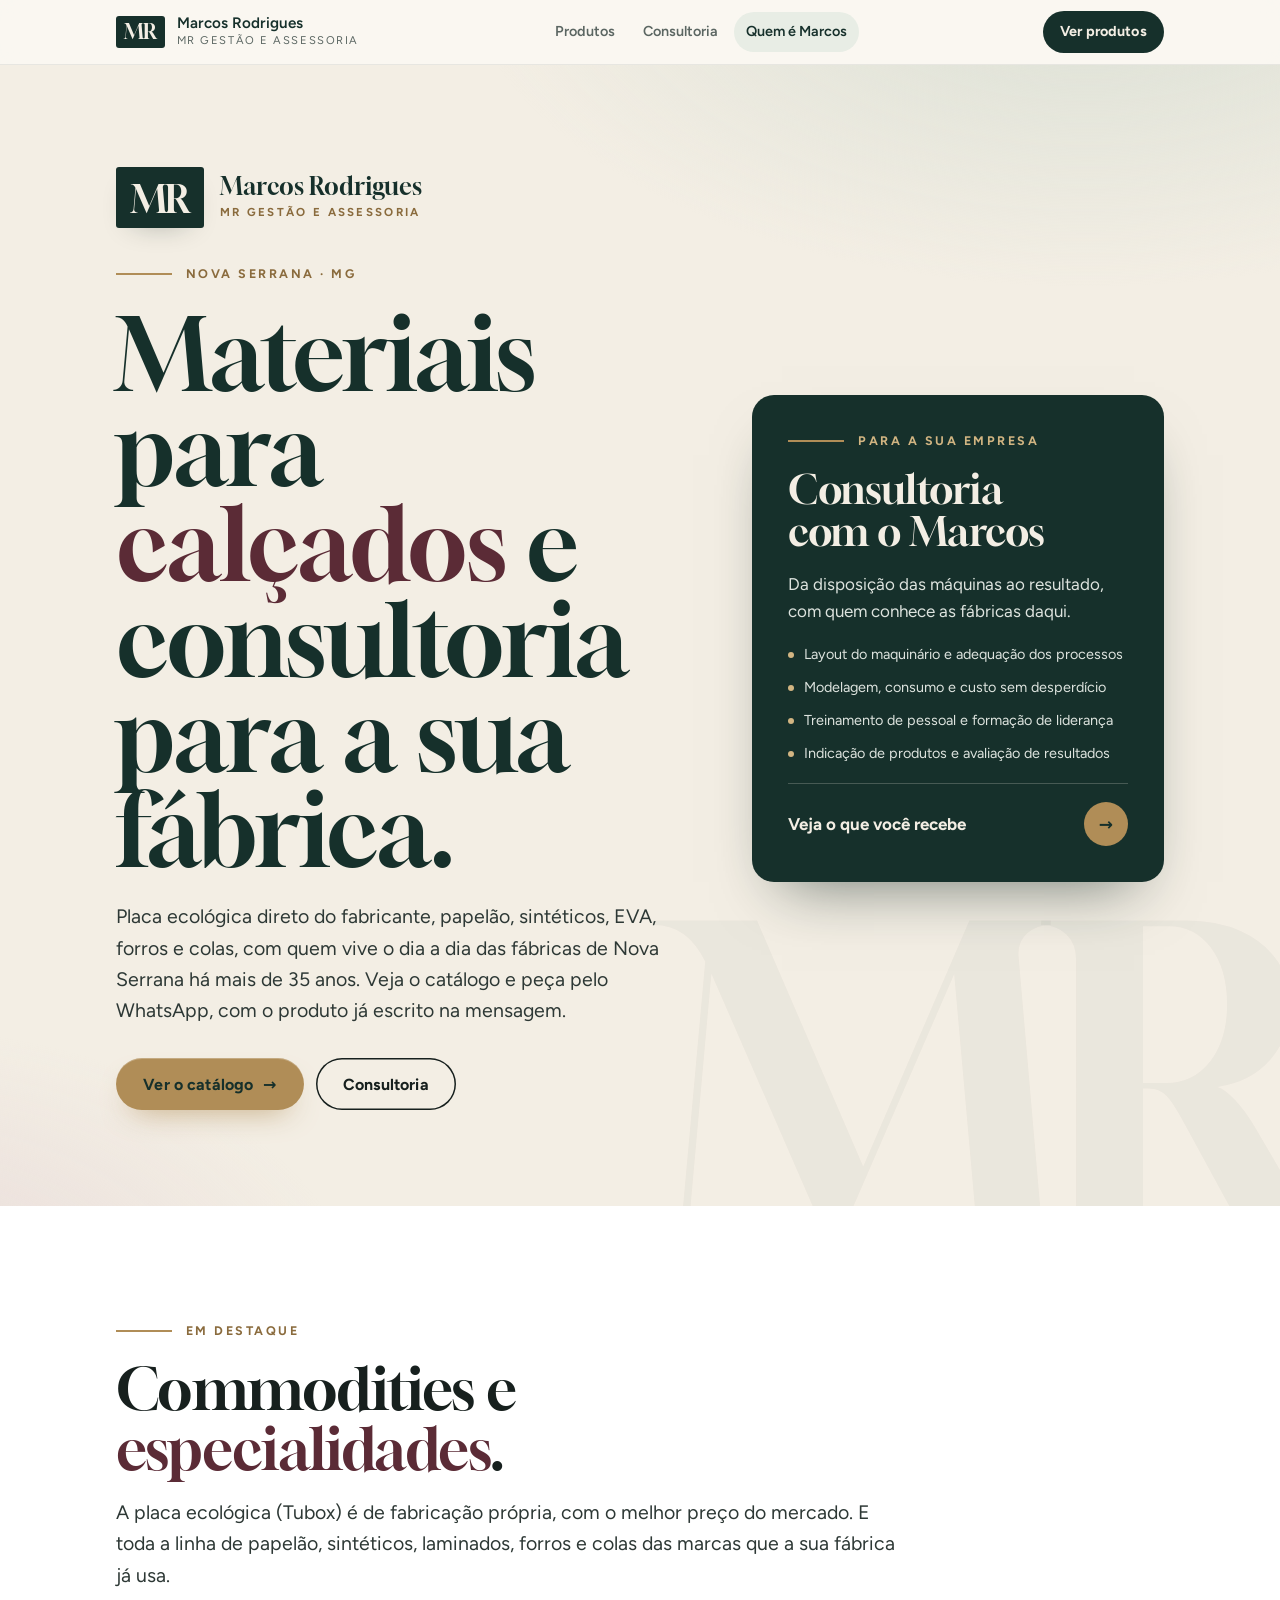
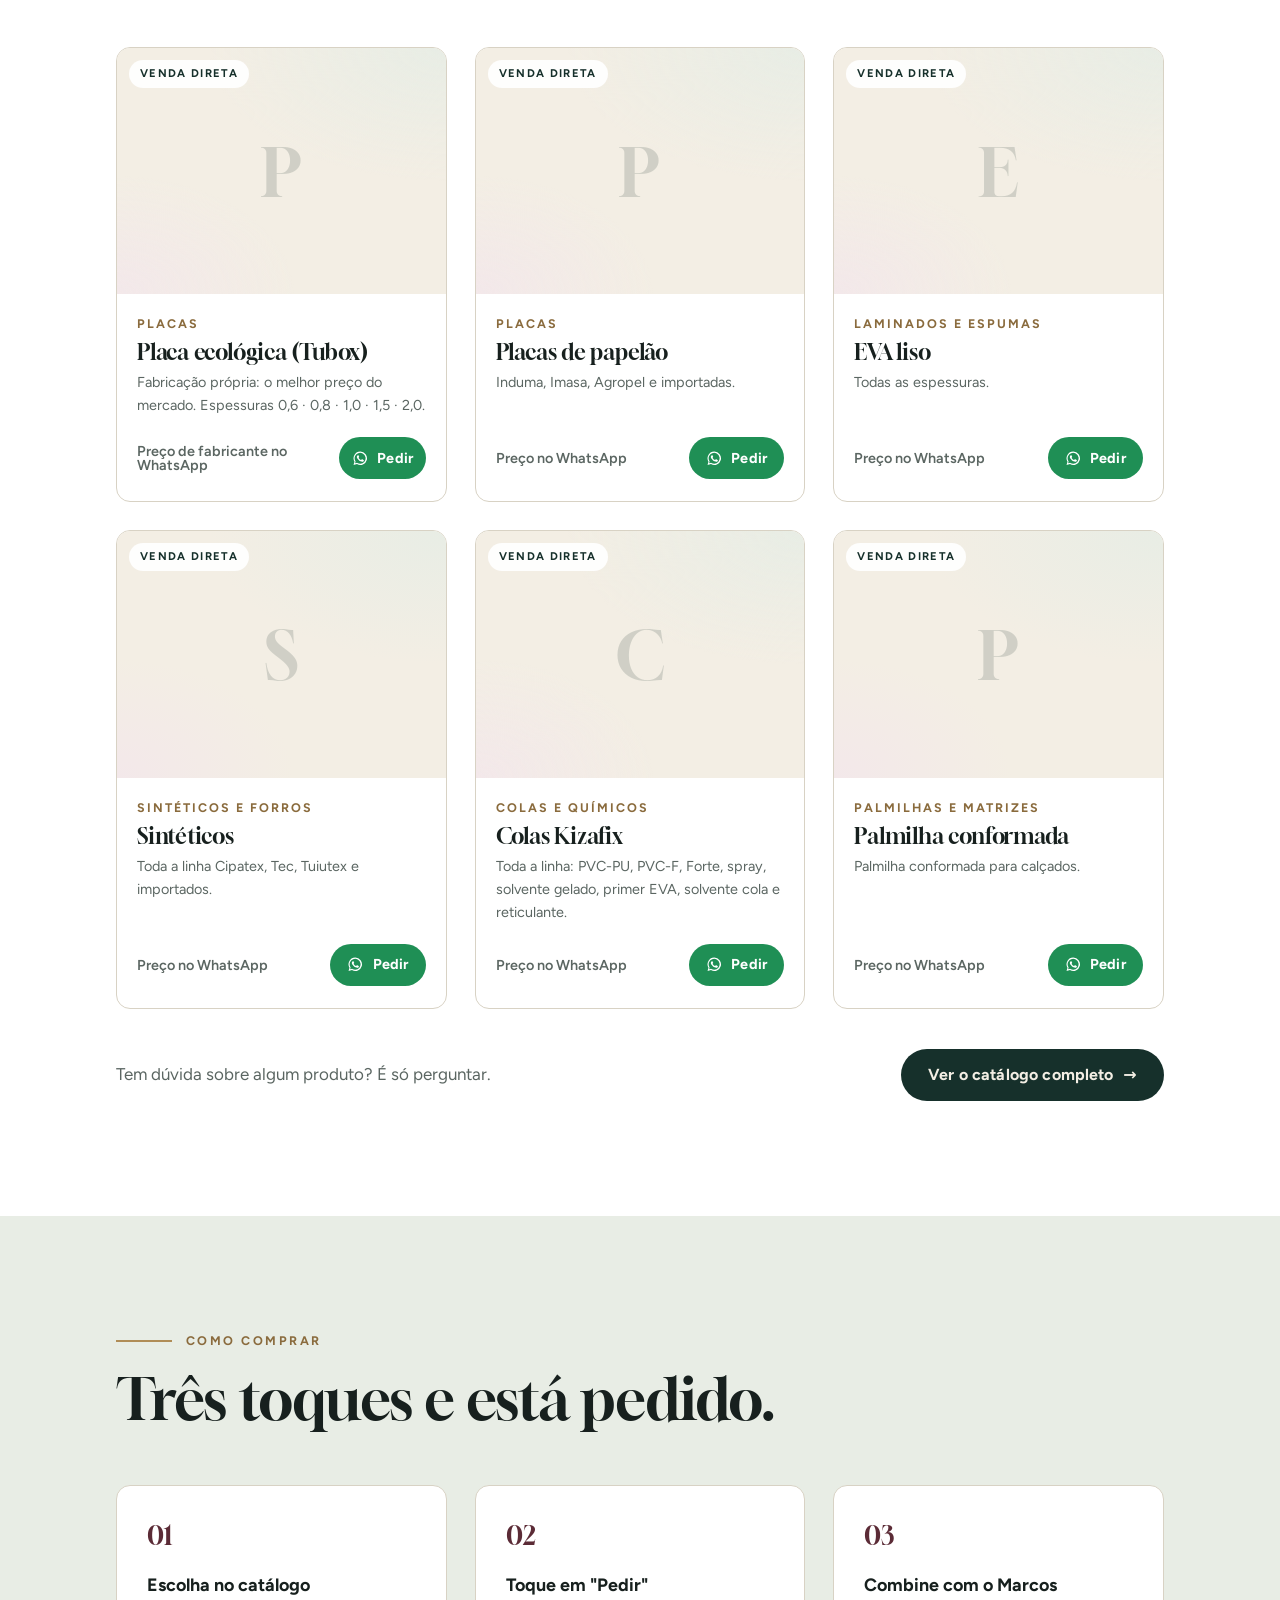
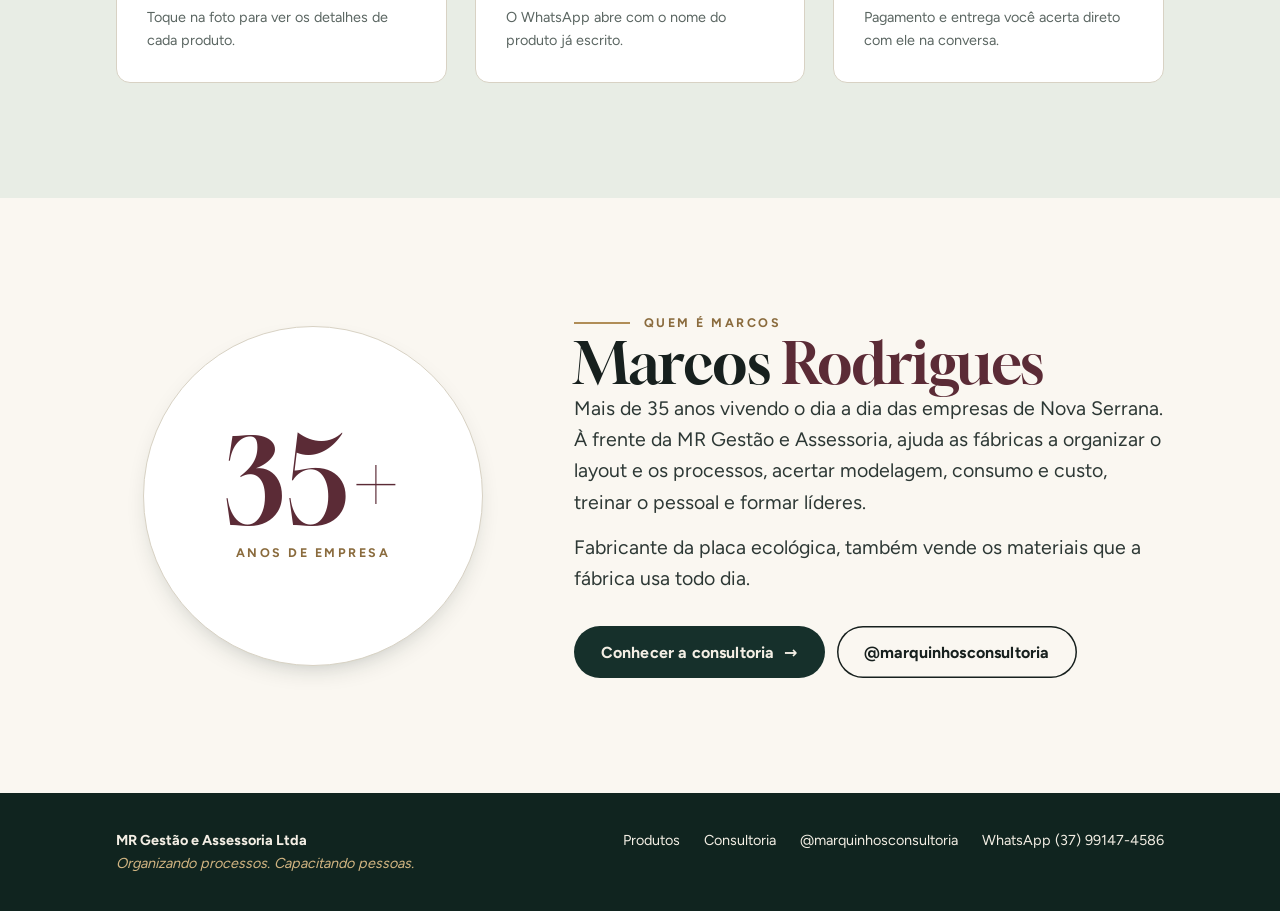
==== index.html @ b0443fb7 "Conteúdo do Marcos: materiais para calçados no catálogo, serviços e passos da consultoria Co-Authore" ====
<!doctype html>
<html lang="pt-BR">
<head>
<meta charset="utf-8">
<meta name="viewport" content="width=device-width,initial-scale=1,viewport-fit=cover">
<meta name="google-site-verification" content="zs0vULzQtV9BJ_1Whs4BGuGV3q1tsnsCQZzmDF91VPY">
<title>Marcos Rodrigues · Materiais para calçados e consultoria · Nova Serrana, MG</title>
<meta name="description" content="Placa ecológica direto do fabricante, papelão, sintéticos, EVA, forros e colas para calçados, e consultoria para fábricas: layout, modelagem, consumo e custo, treinamento e liderança. Nova Serrana, MG.">
<meta property="og:type" content="website">
<meta property="og:site_name" content="Marcos Rodrigues · MR Gestão e Assessoria">
<meta property="og:locale" content="pt_BR">
<meta property="og:url" content="https://marcosconsultoria.com.br/">
<meta property="og:title" content="Marcos Rodrigues · Materiais para calçados e consultoria">
<meta property="og:description" content="Materiais para calçados e consultoria para fábricas. Nova Serrana, MG.">
<meta property="og:image" content="https://marcosconsultoria.com.br/assets/og.png?v=2">
<meta property="og:image:type" content="image/png">
<meta property="og:image:width" content="1200">
<meta property="og:image:height" content="630">
<meta property="og:image:alt" content="Marcos Rodrigues: vende e indica, produtos e consultoria em Nova Serrana, MG">
<meta name="twitter:card" content="summary_large_image">
<meta name="twitter:title" content="Marcos Rodrigues · Materiais para calçados e consultoria">
<meta name="twitter:description" content="Materiais para calçados e consultoria para fábricas. Nova Serrana, MG.">
<meta name="twitter:image" content="https://marcosconsultoria.com.br/assets/og.png?v=2">
<meta name="theme-color" content="#FAF7F1">
<link rel="icon" href="/assets/icones/mr-32.png" type="image/png" sizes="32x32">
<link rel="apple-touch-icon" href="/assets/icones/mr-180.png">
<link rel="manifest" href="/site.webmanifest">
<link rel="canonical" href="https://marcosconsultoria.com.br/">
<meta name="apple-mobile-web-app-title" content="Marcos MR">
<meta name="application-name" content="Marcos MR">
<link rel="preload" href="/assets/fontes/gloock-latin.woff2" as="font" type="font/woff2" crossorigin>
<link rel="preload" href="/assets/fontes/figtree-latin.woff2" as="font" type="font/woff2" crossorigin>
<link rel="stylesheet" href="/assets/fontes/fontes.css?v=1">
<link rel="stylesheet" href="/assets/mr.css?v=6">
<script>document.documentElement.classList.add("js")</script>
<style>
/* Início (24/10/2026): catálogo em primeiro lugar, consultoria logo no topo. */
.hero{position:relative;overflow:hidden;padding-block:clamp(48px,8vw,104px) clamp(56px,8vw,96px);
  background:radial-gradient(900px 480px at 85% -10%,rgba(214,221,210,.9),transparent 70%),radial-gradient(700px 420px at -10% 110%,rgba(226,207,211,.65),transparent 70%),var(--cream)}
.hero::after{content:"MR";position:absolute;right:-.06em;bottom:-.22em;font-family:var(--f-display);font-size:clamp(14rem,34vw,30rem);line-height:1;letter-spacing:-.06em;color:rgba(22,48,43,.035);pointer-events:none;transform:translateY(calc(var(--rola,0) * 60px))}
.hero .wrap{position:relative;z-index:1;display:grid;grid-template-columns:minmax(0,1.25fr) minmax(0,.9fr);gap:clamp(32px,5vw,72px);align-items:center}
.hero h1{margin-top:22px;font-size:clamp(3rem,8.6vw,6.2rem);line-height:.96;color:var(--pine)}
.hero h1 em{font-style:normal;color:var(--wine)}
.hero .lede{margin-top:24px}
.hero-acoes{display:flex;flex-wrap:wrap;gap:12px;margin-top:32px}
.cons{display:grid;gap:18px;padding:clamp(26px,3.4vw,36px);border-radius:var(--r-lg);background:var(--pine);color:var(--cream);box-shadow:var(--sh-2);text-decoration:none;transition:transform var(--dur) var(--ease),box-shadow var(--dur) ease}
.cons:hover{transform:translateY(-4px)}
.cons .eyebrow{color:var(--brass-lt)}
.cons h2{font-size:clamp(1.9rem,3.4vw,2.5rem)}
.cons p{color:var(--on-dark)}
.cons ul{display:grid;gap:10px;margin:0;padding:0;list-style:none;color:var(--on-dark);font-size:var(--t-sm)}
.cons li{display:flex;gap:10px;align-items:flex-start}
.cons li::before{content:"";flex:none;width:6px;height:6px;margin-top:.6em;border-radius:50%;background:var(--brass-lt)}
.cons .ir{display:flex;align-items:center;justify-content:space-between;gap:12px;padding-top:18px;border-top:1px solid var(--line-soft);font-weight:700}
.cons .ir span:last-child{display:grid;place-items:center;width:44px;height:44px;border-radius:50%;background:var(--brass);color:var(--pine);transition:transform var(--dur) var(--ease)}
.cons:hover .ir span:last-child{transform:translateX(4px)}
.vitrine-pe{display:flex;flex-wrap:wrap;align-items:center;justify-content:space-between;gap:16px;margin-top:clamp(28px,4vw,40px)}
.passos{counter-reset:p;display:grid;grid-template-columns:repeat(3,minmax(0,1fr));gap:clamp(16px,2.4vw,28px);margin:0;padding:0;list-style:none}
.passos li{counter-increment:p;padding:clamp(22px,3vw,30px);border-radius:var(--r-md);background:var(--white);border:1px solid var(--line)}
.passos li::before{content:"0" counter(p);display:block;margin-bottom:14px;font-family:var(--f-display);font-size:1.6rem;color:var(--wine)}
.passos b{display:block;font-size:var(--t-lg)}
.passos p{margin-top:6px;color:var(--muted);font-size:var(--t-sm)}
.sobre{display:grid;grid-template-columns:minmax(0,.8fr) minmax(0,1.2fr);gap:clamp(32px,5vw,72px);align-items:center}
.selo35{display:grid;place-items:center;aspect-ratio:1;max-width:340px;width:100%;margin-inline:auto;border-radius:50%;background:var(--white);border:1px solid var(--line);box-shadow:var(--sh-1);text-align:center}
.selo35 b{display:block;font-family:var(--f-display);font-weight:400;font-size:clamp(5rem,12vw,7.4rem);line-height:.9;color:var(--wine)}
.selo35 span{display:block;margin-top:8px;font-size:var(--t-xs);font-weight:700;letter-spacing:.2em;text-transform:uppercase;color:var(--brass-dk)}
.sobre .lede + .lede{margin-top:14px}
.areas{margin-top:24px}
@media (max-width:860px){
  .hero .wrap,.sobre{grid-template-columns:1fr}
  .passos{grid-template-columns:1fr}
  .selo35{max-width:240px}
}
</style>
<script type="application/ld+json">
{
 "@context": "https://schema.org",
 "@type": "ProfessionalService",
 "@id": "https://marcosconsultoria.com.br/#mr",
 "name": "MR Gestão e Assessoria",
 "alternateName": "Marcos Rodrigues Consultoria",
 "url": "https://marcosconsultoria.com.br/",
 "logo": "https://marcosconsultoria.com.br/assets/icones/mr-512.png",
 "image": "https://marcosconsultoria.com.br/assets/og.png",
 "telephone": "+55 37 99147-4586",
 "description": "Consultoria para fábricas de calçados de Nova Serrana (layout, modelagem, consumo e custo, treinamento de pessoal, formação de liderança e avaliação de resultados) e venda de materiais para calçados: placa ecológica de fabricação própria, papelão, sintéticos, EVA, forros e colas.",
 "address": {
  "@type": "PostalAddress",
  "addressLocality": "Nova Serrana",
  "addressRegion": "MG",
  "addressCountry": "BR"
 },
 "areaServed": {
  "@type": "City",
  "name": "Nova Serrana"
 },
 "founder": {
  "@type": "Person",
  "@id": "https://marcosconsultoria.com.br/#marcos",
  "name": "Marcos Rodrigues",
  "jobTitle": "Consultor de empresas"
 },
 "sameAs": [
  "https://www.instagram.com/marquinhosconsultoria/"
 ]
}
</script>
</head>
<body>

<header class="top">
  <div class="wrap">
    <a class="brand" href="/" aria-label="MR Gestão e Assessoria, página inicial">
      <span class="mark">MR</span>
      <span class="brand-txt"><strong>Marcos Rodrigues</strong><small>MR Gestão e Assessoria</small></span>
    </a>
    <nav class="nav" aria-label="Páginas">
      <a href="/produtos/">Produtos</a>
      <a href="/consultoria/">Consultoria</a>
      <a href="#marcos">Quem é Marcos</a>
    </nav>
    <div class="top-cta">
      <a class="btn btn--pine btn--sm" href="/produtos/">Ver produtos</a>
      <button class="menu-btn" type="button" aria-expanded="false" aria-controls="menu" aria-label="Abrir menu"><span></span></button>
    </div>
  </div>
  <nav class="menu" id="menu" aria-label="Menu">
    <a href="/produtos/">Produtos</a>
    <a href="/consultoria/">Consultoria</a>
    <a href="#marcos">Quem é Marcos</a>
    <a class="btn btn--brass" href="/produtos/">Ver o catálogo</a>
  </nav>
</header>

<main id="inicio">

  <section class="hero">
    <div class="wrap">
      <div>
        <span class="logo reveal" role="img" aria-label="MR Gestão e Assessoria"><span class="mark" aria-hidden="true">MR</span><span aria-hidden="true"><b>Marcos Rodrigues</b><small>MR Gestão e Assessoria</small></span></span>
        <p class="eyebrow reveal" style="--i:1;margin-top:36px"><span class="rule"></span>Nova Serrana · MG</p>
        <h1 class="reveal" style="--i:2">Materiais para <em>calçados</em> e consultoria para a sua fábrica.</h1>
        <p class="lede reveal" style="--i:3">Placa ecológica direto do fabricante, papelão, sintéticos, EVA, forros e colas, com quem vive o dia a dia das fábricas de Nova Serrana há mais de 35 anos. Veja o catálogo e peça pelo WhatsApp, com o produto já escrito na mensagem.</p>
        <div class="hero-acoes reveal" style="--i:4">
          <a class="btn btn--brass" href="/produtos/">Ver o catálogo <span class="arrow" aria-hidden="true">→</span></a>
          <a class="btn btn--ghost" href="/consultoria/">Consultoria</a>
        </div>
      </div>

      <a class="cons reveal" style="--i:2" href="/consultoria/">
        <p class="eyebrow"><span class="rule"></span>Para a sua empresa</p>
        <h2>Consultoria com o Marcos</h2>
        <p>Da disposição das máquinas ao resultado, com quem conhece as fábricas daqui.</p>
        <ul>
          <li>Layout do maquinário e adequação dos processos</li>
          <li>Modelagem, consumo e custo sem desperdício</li>
          <li>Treinamento de pessoal e formação de liderança</li>
          <li>Indicação de produtos e avaliação de resultados</li>
        </ul>
        <span class="ir"><span>Veja o que você recebe</span><span aria-hidden="true">→</span></span>
      </a>
    </div>
  </section>

  <section class="section section--white" id="produtos">
    <div class="wrap">
      <div class="sec-head">
        <p class="eyebrow reveal"><span class="rule"></span>Em destaque</p>
        <h2 class="reveal" style="--i:1">Commodities e <span class="accent">especialidades</span>.</h2>
        <p class="lede reveal" style="--i:2">A placa ecológica (Tubox) é de fabricação própria, com o melhor preço do mercado. E toda a linha de papelão, sintéticos, laminados, forros e colas das marcas que a sua fábrica já usa.</p>
      </div>
      <div data-catalogo data-destaque="6" aria-live="polite"></div>
      <div class="vitrine-pe">
        <p class="muted">Tem dúvida sobre algum produto? É só perguntar.</p>
        <a class="btn btn--pine" href="/produtos/">Ver o catálogo completo <span class="arrow" aria-hidden="true">→</span></a>
      </div>
    </div>
  </section>

  <section class="section section--sage">
    <div class="wrap">
      <div class="sec-head">
        <p class="eyebrow reveal"><span class="rule"></span>Como comprar</p>
        <h2 class="reveal" style="--i:1">Três toques e está pedido.</h2>
      </div>
      <ol class="passos">
        <li class="reveal"><b>Escolha no catálogo</b><p>Toque na foto para ver os detalhes de cada produto.</p></li>
        <li class="reveal" style="--i:1"><b>Toque em "Pedir"</b><p>O WhatsApp abre com o nome do produto já escrito.</p></li>
        <li class="reveal" style="--i:2"><b>Combine com o Marcos</b><p>Pagamento e entrega você acerta direto com ele na conversa.</p></li>
      </ol>
    </div>
  </section>

  <section class="section section--paper" id="marcos">
    <div class="wrap sobre">
      <div class="selo35 reveal" aria-hidden="true"><div><b>35+</b><span>anos de empresa</span></div></div>
      <div>
        <p class="eyebrow reveal"><span class="rule"></span>Quem é Marcos</p>
        <h2 class="reveal" style="--i:1;font-size:var(--t-h2)">Marcos <span class="accent">Rodrigues</span></h2>
        <p class="lede reveal" style="--i:2">Mais de 35 anos vivendo o dia a dia das empresas de Nova Serrana. À frente da MR Gestão e Assessoria, ajuda as fábricas a organizar o layout e os processos, acertar modelagem, consumo e custo, treinar o pessoal e formar líderes.</p>
        <p class="lede reveal" style="--i:3">Fabricante da placa ecológica, também vende os materiais que a fábrica usa todo dia.</p>
        <div class="hero-acoes reveal" style="--i:4">
          <a class="btn btn--pine" href="/consultoria/">Conhecer a consultoria <span class="arrow" aria-hidden="true">→</span></a>
          <a class="btn btn--ghost" href="https://www.instagram.com/marquinhosconsultoria/" target="_blank" rel="noopener">@marquinhosconsultoria</a>
        </div>
      </div>
    </div>
  </section>

</main>

<footer class="foot">
  <div class="wrap">
    <div>
      <strong style="color:var(--cream)">MR Gestão e Assessoria Ltda</strong><br>
      <span class="tag">Organizando processos. Capacitando pessoas.</span>
    </div>
    <div class="foot-links">
      <a href="/produtos/">Produtos</a>
      <a href="/consultoria/">Consultoria</a>
      <a href="https://www.instagram.com/marquinhosconsultoria/" target="_blank" rel="noopener">@marquinhosconsultoria</a>
      <a data-wa="Olá, Marcos! Vim pelo site." href="https://wa.me/5537991474586">WhatsApp (37) 99147-4586</a>
    </div>
  </div>
</footer>

<svg width="0" height="0" style="position:absolute" aria-hidden="true">
  <symbol id="i-wa" viewBox="0 0 32 32"><path fill="currentColor" d="M16 3a13 13 0 0 0-11.2 19.6L3 29l6.6-1.7A13 13 0 1 0 16 3zm0 23.6c-2 0-4-.6-5.7-1.6l-.4-.2-3.9 1 1-3.8-.3-.4A10.6 10.6 0 1 1 16 26.6zm5.8-7.9c-.3-.2-1.9-.9-2.2-1-.3-.1-.5-.2-.7.2l-1 1.2c-.2.2-.4.2-.7.1a8.7 8.7 0 0 1-4.3-3.8c-.3-.6.3-.5.9-1.7.1-.2 0-.4 0-.6l-1-2.4c-.3-.6-.5-.5-.7-.5h-.6c-.2 0-.6.1-.9.4-.3.3-1.2 1.1-1.2 2.8s1.2 3.2 1.4 3.4c.2.2 2.4 3.6 5.7 5 2.1.9 2.9 1 4 .8.6-.1 1.9-.8 2.2-1.5.3-.7.3-1.4.2-1.5-.1-.2-.3-.3-.6-.4z"/></symbol>
</svg>

<script src="/assets/mr.js?v=5"></script>
<script src="/assets/atualizar.js?v=1" data-fundo="#16302B" data-texto="#F3EEE4" data-botao="#B08D57" data-botao-texto="#16302B" data-borda="rgba(176,141,87,.5)" defer></script>
</body>
</html>
---- assets/fontes/fontes.css ----
/* Fontes servidas pelo próprio site (antes vinham do Google Fonts). Licença: SIL OFL 1.1, ver OFL.txt.
   Só os conjuntos latino e latino estendido, que cobrem o português. A Figtree é variável: um arquivo serve os pesos 400 a 700. */
@font-face {
  font-family: 'Gloock'; font-style: normal; font-weight: 400; font-display: swap;
  src: url('/assets/fontes/gloock-latin-ext.woff2') format('woff2');
  unicode-range: U+0100-02BA, U+02BD-02C5, U+02C7-02CC, U+02CE-02D7, U+02DD-02FF, U+0304, U+0308, U+0329, U+1D00-1DBF, U+1E00-1E9F, U+1EF2-1EFF, U+2020, U+20A0-20AB, U+20AD-20C4, U+2113, U+2C60-2C7F, U+A720-A7FF;
}
@font-face {
  font-family: 'Gloock'; font-style: normal; font-weight: 400; font-display: swap;
  src: url('/assets/fontes/gloock-latin.woff2') format('woff2');
  unicode-range: U+0000-00FF, U+0131, U+0152-0153, U+02BB-02BC, U+02C6, U+02DA, U+02DC, U+0304, U+0308, U+0329, U+2000-206F, U+20AC, U+2122, U+2191, U+2193, U+2212, U+2215, U+FEFF, U+FFFD;
}
@font-face {
  font-family: 'Figtree'; font-style: normal; font-weight: 400 700; font-display: swap;
  src: url('/assets/fontes/figtree-latin-ext.woff2') format('woff2');
  unicode-range: U+0100-02BA, U+02BD-02C5, U+02C7-02CC, U+02CE-02D7, U+02DD-02FF, U+0304, U+0308, U+0329, U+1D00-1DBF, U+1E00-1E9F, U+1EF2-1EFF, U+2020, U+20A0-20AB, U+20AD-20C4, U+2113, U+2C60-2C7F, U+A720-A7FF;
}
@font-face {
  font-family: 'Figtree'; font-style: normal; font-weight: 400 700; font-display: swap;
  src: url('/assets/fontes/figtree-latin.woff2') format('woff2');
  unicode-range: U+0000-00FF, U+0131, U+0152-0153, U+02BB-02BC, U+02C6, U+02DA, U+02DC, U+0304, U+0308, U+0329, U+2000-206F, U+20AC, U+2122, U+2191, U+2193, U+2212, U+2215, U+FEFF, U+FFFD;
}
---- assets/mr.css ----
/* MR Gestão e Assessoria · design system
   Tokens, base e componentes usados por todas as páginas do site.
   Documentação: docs/design-system.md (não vai para a VPS). */

/* ---------- tokens ---------- */
:root{
  color-scheme: light;
  /* cor: paleta do carrossel MR */
  --pine:#16302B;  --pine-2:#1E3D37; --pine-3:#10241F; --pine-4:#244840;
  --cream:#F3EEE4; --paper:#FAF7F1; --white:#FFFFFF;
  --brass:#B08D57; --brass-lt:#D2B582; --brass-dk:#8A6B3D;
  --wine:#5B2B36;  --wine-lt:#E2CFD3; --rose:#E2CFD3; --rose-lt:#F3E8EA;
  --slate:#A9B9BE; --sage:#D6DDD2; --sage-lt:#E8EDE5;
  --ink:#17201E;   --ink-2:#2D3835; --muted:#5B6662;
  --on-dark:#DDE3DE; --on-dark-muted:#B9C4BF;
  --line:#D8D2C4;  --line-dark:rgba(176,141,87,.38); --line-soft:rgba(243,238,228,.22);
  --wa:#1F8F55;

  /* tipo */
  --f-display:"Gloock", Georgia, "Times New Roman", serif;
  --f-body:"Figtree", "Segoe UI", system-ui, -apple-system, sans-serif;
  --t-xs:.78rem; --t-sm:.9rem; --t-md:1rem; --t-lg:1.12rem; --t-xl:1.3rem;
  --t-h3:clamp(1.35rem,2.4vw,1.65rem);
  --t-h2:clamp(2.2rem,5vw,3.6rem);
  --t-h1:clamp(3.2rem,10vw,7rem);

  /* espaço, forma, sombra, movimento */
  --s-1:4px; --s-2:8px; --s-3:12px; --s-4:16px; --s-5:24px; --s-6:32px; --s-7:48px; --s-8:64px; --s-9:clamp(64px,9vw,120px);
  --gutter:clamp(16px,5vw,56px); --max:1160px;
  --r-sm:6px; --r-md:14px; --r-lg:22px; --r-pill:999px;
  --sh-1:0 10px 30px -18px rgba(16,36,31,.45);
  --sh-2:0 30px 60px -30px rgba(16,36,31,.6);
  --sh-dark:0 30px 60px -28px rgba(0,0,0,.65);
  --ease:cubic-bezier(.2,.7,.2,1); --dur:.2s;
}

/* ---------- base ---------- */
*,*::before,*::after{box-sizing:border-box}
html{scroll-behavior:smooth;scroll-padding-top:84px;-webkit-text-size-adjust:100%}
body{margin:0;background:var(--paper);color:var(--ink);font-family:var(--f-body);font-size:17px;line-height:1.6;-webkit-font-smoothing:antialiased;overflow-x:clip}
img,svg{display:block;max-width:100%}
a{color:inherit}
p{margin:0}
h1,h2,h3{margin:0;font-family:var(--f-display);font-weight:400;line-height:1.04;letter-spacing:-.01em;text-wrap:balance}
button{font:inherit;color:inherit}
::selection{background:rgba(226,207,211,.9)}
:focus-visible{outline:2px solid var(--brass);outline-offset:3px;border-radius:6px}
[hidden]{display:none!important}
.sr{position:absolute!important;width:1px;height:1px;overflow:hidden;clip:rect(0 0 0 0);white-space:nowrap}
@media (max-width:640px){body{font-size:16px}}

/* ---------- layout ---------- */
.wrap{max-width:var(--max);margin-inline:auto;padding-inline:var(--gutter)}
.section{padding-block:var(--s-9)}
.section--paper{background:var(--paper)}
.section--white{background:var(--white)}
.section--sage{background:var(--sage-lt)}
.section--rose{background:var(--rose-lt)}
.section--cream{background:var(--cream)}
.section--pine{background:var(--pine);color:var(--cream)}
.section--wine{background:var(--wine);color:var(--cream)}
.grid{display:grid;gap:clamp(16px,2.4vw,28px)}
.grid > *{min-width:0}
.g-2{grid-template-columns:repeat(2,minmax(0,1fr))}
.g-3{grid-template-columns:repeat(3,minmax(0,1fr))}
@media (max-width:960px){.g-3{grid-template-columns:repeat(2,minmax(0,1fr))}}
@media (max-width:760px){.g-2,.g-3{grid-template-columns:1fr}}

/* ---------- tipo utilitário ---------- */
.eyebrow{display:flex;align-items:center;gap:14px;font-size:var(--t-xs);font-weight:700;letter-spacing:.2em;text-transform:uppercase;color:var(--brass-dk)}
.section--pine .eyebrow,.section--wine .eyebrow,.on-dark .eyebrow{color:var(--brass-lt)}
.rule{flex:none;width:56px;height:2px;background:var(--brass);border:0;margin:0}
.lede{font-size:clamp(1.05rem,1.6vw,1.22rem);color:var(--ink-2);max-width:60ch}
.section--pine .lede,.section--wine .lede{color:var(--on-dark)}
.muted{color:var(--muted)}
.section--pine .muted{color:var(--on-dark-muted)}
.section--wine .muted{color:var(--wine-lt)}
.sec-head{display:grid;gap:18px;max-width:780px;margin-bottom:clamp(32px,5vw,56px)}
.sec-head h2{font-size:var(--t-h2)}
.accent{color:var(--wine)}
.section--pine .accent,.section--wine .accent{color:var(--brass-lt)}
.wine-txt{color:var(--wine)}

/* ---------- botões ---------- */
.btn{display:inline-flex;align-items:center;justify-content:center;gap:.6em;min-height:52px;padding:.95em 1.7em;border:0;border-radius:var(--r-pill);font-family:var(--f-body);font-weight:700;font-size:var(--t-md);letter-spacing:.01em;line-height:1.2;text-decoration:none;text-align:center;cursor:pointer;transition:transform var(--dur) var(--ease),background var(--dur) ease,box-shadow var(--dur) ease}
.btn:hover{transform:translateY(-2px)}
.btn:active{transform:translateY(0)}
.btn svg{flex:none;width:1.15em;height:1.15em}
.btn--brass{background:var(--brass);color:var(--pine);box-shadow:inset 0 1px 0 rgba(255,255,255,.25),0 14px 30px -16px rgba(176,141,87,.9)}
.btn--brass:hover{background:var(--brass-lt)}
.btn--pine{background:var(--pine);color:var(--cream)}
.btn--pine:hover{background:var(--pine-2)}
.btn--ghost{background:transparent;color:inherit;box-shadow:inset 0 0 0 1.5px currentColor}
.btn--ghost:hover{background:rgba(176,141,87,.12)}
.btn--wa{background:var(--wa);color:#fff}
.btn--sm{min-height:42px;padding:.6em 1.2em;font-size:var(--t-sm)}
.btn--block{width:100%}
.btn .arrow{transition:transform var(--dur) var(--ease)}
.btn:hover .arrow{transform:translateX(3px)}

/* ---------- chips ---------- */
.chips{display:flex;flex-wrap:wrap;gap:10px;margin:0;padding:0;list-style:none}
.chip{display:inline-flex;align-items:center;gap:8px;padding:8px 14px;border-radius:var(--r-pill);border:1px solid #CFC6B3;background:var(--paper);font-size:var(--t-sm);font-weight:500;line-height:1.3}
.chip--dark{border-color:var(--line-dark);background:rgba(243,238,228,.05);color:var(--cream)}
.chip--brass{border:0;background:var(--brass);color:var(--pine);font-weight:700}
.dot{width:8px;height:8px;border-radius:50%;background:var(--brass-lt);box-shadow:0 0 0 4px rgba(210,181,130,.22)}

/* ---------- cards ---------- */
.card{position:relative;padding:clamp(22px,3vw,30px);border-radius:var(--r-md);background:var(--white);border:1px solid var(--line);transition:transform var(--dur) var(--ease),box-shadow var(--dur) ease,border-color var(--dur) ease}
.card--lift:hover{transform:translateY(-4px);box-shadow:var(--sh-1);border-color:#CDBF9F}
.card--top{border-top:3px solid var(--wine)}
.card--dark{background:var(--pine-2);border-color:var(--line-dark);color:var(--cream)}
.card--dark.card--lift:hover{border-color:var(--brass);box-shadow:var(--sh-dark)}
.card h3{font-size:var(--t-h3)}
.card p{margin-top:8px}
.card .num{font-family:var(--f-display);font-size:.95rem;color:var(--wine);letter-spacing:.04em}
.card--dark .num{color:var(--brass-lt)}
.card .ico{width:44px;height:44px;margin-bottom:18px;stroke:var(--brass-dk);fill:none;stroke-width:1.5}
.card--dark .ico{stroke:var(--brass-lt)}

/* ---------- topo ---------- */
.top{position:sticky;top:0;z-index:40;color:var(--pine);background:rgba(250,247,241,.86);-webkit-backdrop-filter:blur(12px) saturate(140%);backdrop-filter:blur(12px) saturate(140%);border-bottom:1px solid rgba(22,48,43,.08);padding-top:env(safe-area-inset-top,0px);transition:background var(--dur) ease}
.top.is-scrolled{background:rgba(255,255,255,.94);box-shadow:0 10px 30px -24px rgba(16,36,31,.5)}
.top .wrap{display:flex;align-items:center;justify-content:space-between;gap:16px;min-height:64px}
.brand{display:flex;align-items:center;gap:12px;min-width:0;text-decoration:none}
.brand strong{display:block;font-weight:600;font-size:.95rem;line-height:1.2;white-space:nowrap}
.brand small{display:block;font-size:.7rem;letter-spacing:.14em;text-transform:uppercase;color:var(--muted);white-space:nowrap}
.mark{flex:none;display:inline-block;font-family:var(--f-display);font-size:1.3rem;line-height:1;background:var(--cream);color:var(--pine);padding:.32em .4em .26em;border-radius:3px;letter-spacing:-.05em}
.mark--lg{font-size:2rem}
.top .mark{background:var(--pine);color:var(--cream)}
.nav{display:flex;align-items:center;gap:4px}
.nav a{padding:8px 12px;border-radius:var(--r-pill);font-size:var(--t-sm);font-weight:600;text-decoration:none;color:var(--muted);transition:color var(--dur),background var(--dur)}
.nav a:hover{color:var(--pine)}
.nav a.is-on{color:var(--pine);background:var(--sage-lt)}
.top-cta{display:flex;align-items:center;gap:10px}
.menu-btn{display:none;width:44px;height:44px;border:1px solid var(--line);border-radius:50%;background:transparent;cursor:pointer;place-items:center}
.menu-btn span{position:relative;display:block;width:18px;height:1.5px;background:var(--pine);transition:background var(--dur)}
.menu-btn span::before,.menu-btn span::after{content:"";position:absolute;left:0;width:18px;height:1.5px;background:var(--pine);transition:transform var(--dur) var(--ease)}
.menu-btn span::before{top:-6px}
.menu-btn span::after{top:6px}
.top.is-open .menu-btn span{background:transparent}
.top.is-open .menu-btn span::before{transform:translateY(6px) rotate(45deg)}
.top.is-open .menu-btn span::after{transform:translateY(-6px) rotate(-45deg)}
.menu{display:none}
@media (max-width:960px){
  .nav{display:none}
  .menu-btn{display:grid}
  .menu{display:grid;gap:4px;max-height:0;overflow:hidden;padding-inline:var(--gutter);transition:max-height .35s var(--ease),padding .35s var(--ease)}
  .top.is-open{background:var(--white)}
  .top.is-open .menu{max-height:calc(100vh - 64px);max-height:calc(100dvh - 64px);overflow-y:auto;padding-block:8px 28px}
  .menu a{display:flex;justify-content:space-between;align-items:center;padding:14px 4px;border-bottom:1px solid var(--line);font-family:var(--f-display);font-size:1.5rem;text-decoration:none;color:var(--pine)}
  .menu a::after{content:"→";font-family:var(--f-body);font-size:1rem;color:var(--wine)}
  .menu .btn{margin-top:20px;font-family:var(--f-body);font-size:var(--t-md);border:0;justify-content:center;color:var(--pine)}
  .menu .btn::after{content:none}
}
html.menu-aberto{overflow:hidden}
.top.is-open .top-cta .btn{display:none}
@media (max-width:520px){.brand-txt{display:none}}
@media (max-width:359px){.top-cta .btn{display:none}}

/* ---------- vagas ---------- */
.vagas{display:grid;gap:8px}
.vagas-txt{display:flex;align-items:center;gap:8px;font-size:var(--t-sm);font-weight:600}
.vagas-bar{--p:1;display:block;height:4px;border-radius:4px;background:rgba(22,48,43,.12);overflow:hidden}
.vagas-bar::before{content:"";display:block;height:100%;width:calc(var(--p) * 100%);background:var(--wine);border-radius:inherit;transition:width .8s var(--ease)}
.on-dark .vagas-bar,.section--pine .vagas-bar{background:rgba(243,238,228,.14)}
.on-dark .vagas-bar::before,.section--pine .vagas-bar::before{background:var(--brass-lt)}

/* ---------- contagem ---------- */
.count{display:flex;gap:clamp(10px,2vw,18px);font-variant-numeric:tabular-nums}
.count div{display:grid;justify-items:center;min-width:58px;padding:8px 10px;border-radius:10px;background:rgba(255,255,255,.65)}
.count b{font-family:var(--f-display);font-weight:400;font-size:clamp(1.5rem,3vw,2rem);line-height:1}
.count span{font-size:.66rem;font-weight:700;text-transform:uppercase;letter-spacing:.12em}

/* ---------- acordeão ---------- */
.acc{border-top:1px solid var(--line)}
.acc details{border-bottom:1px solid var(--line)}
.acc summary{list-style:none;cursor:pointer;display:flex;justify-content:space-between;align-items:center;gap:18px;padding:22px 0;font-weight:600;font-size:var(--t-lg);line-height:1.35}
.acc summary::-webkit-details-marker{display:none}
.acc summary::after{content:"";flex:none;width:30px;height:30px;border-radius:50%;background:var(--white) url("data:image/svg+xml,%3Csvg xmlns='http://www.w3.org/2000/svg' viewBox='0 0 24 24' fill='none' stroke='%23B08D57' stroke-width='2.2' stroke-linecap='round'%3E%3Cpath d='M12 6v12M6 12h12'/%3E%3C/svg%3E") center/16px no-repeat;transition:transform var(--dur) var(--ease)}
.acc details[open] summary::after{transform:rotate(45deg)}
.acc summary:hover{color:var(--wine)}
.acc .ans{padding:0 0 22px;color:var(--muted);max-width:64ch}

/* ---------- rodapé ---------- */
.foot{background:var(--pine-3);color:var(--on-dark-muted);font-size:var(--t-sm)}
.foot .wrap{display:flex;flex-wrap:wrap;justify-content:space-between;gap:18px 32px;padding-block:36px}
.foot a{color:var(--cream);text-decoration:none}
.foot a:hover{text-decoration:underline}
.foot .tag{font-style:italic;color:var(--brass-lt)}
.foot-links{display:flex;flex-wrap:wrap;gap:10px 24px}

/* ---------- catálogo ---------- */
.busca{position:relative;flex:1 1 260px;max-width:420px}
.busca input{width:100%;min-height:52px;padding:0 18px 0 48px;border:1px solid var(--line);border-radius:var(--r-pill);background:var(--white);font:inherit;font-size:var(--t-md);color:var(--ink)}
.busca input:focus{outline:2px solid var(--brass);outline-offset:2px;border-color:transparent}
.busca svg{position:absolute;left:18px;top:50%;width:18px;height:18px;transform:translateY(-50%);stroke:var(--muted);fill:none;stroke-width:2}
.filtros{display:flex;flex-wrap:wrap;gap:8px}
.filtro{min-height:44px;padding:0 18px;border:1px solid var(--line);border-radius:var(--r-pill);background:var(--white);font-size:var(--t-sm);font-weight:600;color:var(--ink-2);cursor:pointer;transition:background var(--dur) ease,border-color var(--dur) ease,color var(--dur) ease}
.filtro:hover{border-color:var(--brass)}
.filtro[aria-pressed="true"]{background:var(--pine);border-color:var(--pine);color:var(--cream)}
.prods{display:grid;grid-template-columns:repeat(auto-fill,minmax(250px,1fr));gap:clamp(16px,2.4vw,28px)}
.prod{display:flex;flex-direction:column;border-radius:var(--r-md);background:var(--white);border:1px solid var(--line);overflow:hidden;transition:transform var(--dur) var(--ease),box-shadow var(--dur) ease,border-color var(--dur) ease}
.prod:hover{transform:translateY(-4px);box-shadow:var(--sh-1);border-color:#CDBF9F}
.prod-foto{position:relative;display:block;aspect-ratio:4/3;background:var(--cream);border:0;padding:0;width:100%;cursor:pointer;overflow:hidden}
.prod-foto img{width:100%;height:100%;object-fit:cover;transition:transform .6s var(--ease)}
.prod:hover .prod-foto img{transform:scale(1.04)}
.prod-ph{display:grid;place-items:center;width:100%;height:100%;background:radial-gradient(120% 90% at 100% 0%,var(--sage-lt),transparent 60%),radial-gradient(90% 80% at 0% 100%,var(--rose-lt),transparent 60%),var(--cream);font-family:var(--f-display);font-size:4.2rem;line-height:1;color:rgba(22,48,43,.16)}
.prod-selo{position:absolute;left:12px;top:12px;padding:5px 11px;border-radius:var(--r-pill);background:rgba(255,255,255,.92);font-size:.7rem;font-weight:700;letter-spacing:.12em;text-transform:uppercase;color:var(--wine)}
.prod-selo--venda{color:var(--pine)}
.prod-corpo{display:flex;flex:1;flex-direction:column;gap:6px;padding:20px 20px 22px}
.prod-cat{font-size:var(--t-xs);font-weight:700;letter-spacing:.16em;text-transform:uppercase;color:var(--brass-dk)}
.prod h3{font-size:1.35rem;line-height:1.15}
.prod p{color:var(--muted);font-size:var(--t-sm)}
.prod-pe{display:flex;align-items:center;justify-content:space-between;gap:12px;margin-top:auto;padding-top:14px}
.preco{font-family:var(--f-display);font-size:1.45rem;line-height:1;color:var(--wine)}
.preco small{display:block;margin-top:4px;font-family:var(--f-body);font-size:.72rem;color:var(--muted)}
.preco--consulta{font-family:var(--f-body);font-size:var(--t-sm);font-weight:600;color:var(--muted)}
.vazio{display:grid;justify-items:center;gap:14px;padding:clamp(40px,7vw,72px) 24px;border:1px dashed #CFC6B3;border-radius:var(--r-lg);background:var(--paper);text-align:center}
.vazio .mark{font-size:1.6rem;background:var(--pine);color:var(--cream)}
.vazio h3{font-size:var(--t-h3)}
.vazio p{max-width:46ch;color:var(--muted)}
.ficha{width:min(720px,calc(100% - 32px));max-height:calc(100dvh - 32px);padding:0;border:0;border-radius:var(--r-lg);background:var(--white);color:var(--ink);box-shadow:var(--sh-2);overflow:auto}
.ficha::backdrop{background:rgba(16,36,31,.55);-webkit-backdrop-filter:blur(4px);backdrop-filter:blur(4px)}
.ficha[open]{animation:ficha .35s var(--ease)}
@keyframes ficha{from{opacity:0;transform:translateY(16px) scale(.98)}to{opacity:1;transform:none}}
.ficha-in{display:grid;grid-template-columns:1fr 1fr}
.ficha-foto{aspect-ratio:1;background:var(--cream)}
.ficha-foto img{width:100%;height:100%;object-fit:cover}
.ficha-txt{display:flex;flex-direction:column;gap:12px;padding:clamp(24px,4vw,36px)}
.ficha-txt h2{font-size:clamp(1.7rem,3.4vw,2.3rem)}
.ficha-txt .desc{color:var(--ink-2);white-space:pre-line}
.ficha-txt .btn{margin-top:auto}
.ficha-fechar{position:absolute;right:12px;top:12px;z-index:1;width:44px;height:44px;border:0;border-radius:50%;background:rgba(255,255,255,.94);box-shadow:var(--sh-1);cursor:pointer;display:grid;place-items:center}
.ficha-fechar svg{width:18px;height:18px;stroke:var(--pine);fill:none;stroke-width:2.2}
@media (max-width:640px){.ficha-in{grid-template-columns:1fr}.ficha-foto{aspect-ratio:4/3}}

/* ---------- pacotes da consultoria ---------- */
.pacotes{display:grid;grid-template-columns:minmax(0,1.6fr) minmax(280px,1fr);gap:clamp(20px,3vw,36px);align-items:start}
.servicos{display:grid;grid-template-columns:repeat(auto-fill,minmax(250px,1fr));gap:16px}
.servico{position:relative;display:flex;flex-direction:column;gap:8px;padding:22px 22px 20px;border-radius:var(--r-md);background:var(--paper);border:1.5px solid var(--line);cursor:pointer;transition:border-color var(--dur) ease,background var(--dur) ease,transform var(--dur) var(--ease),box-shadow var(--dur) ease}
.servico:hover{transform:translateY(-3px);box-shadow:var(--sh-1)}
.servico input{position:absolute;opacity:0;pointer-events:none}
.servico:has(input:focus-visible){outline:2px solid var(--brass);outline-offset:3px}
.servico:has(input:checked){border-color:var(--wine);background:var(--white);box-shadow:0 0 0 3px rgba(91,43,54,.12)}
.servico-marca{position:absolute;right:16px;top:16px;width:26px;height:26px;border-radius:50%;border:1.5px solid #CFC6B3;background:var(--white);transition:background var(--dur) ease,border-color var(--dur) ease}
.servico:has(input:checked) .servico-marca{border-color:var(--wine);background:var(--wine) url("data:image/svg+xml,%3Csvg xmlns='http://www.w3.org/2000/svg' viewBox='0 0 24 24' fill='none' stroke='%23F3EEE4' stroke-width='3' stroke-linecap='round' stroke-linejoin='round'%3E%3Cpath d='M6 12l4 4 8-8'/%3E%3C/svg%3E") center/14px no-repeat}
.servico h3{padding-right:34px;font-size:1.35rem;line-height:1.15}
.servico p{color:var(--muted);font-size:var(--t-sm)}
.servico ul{display:grid;gap:6px;margin:4px 0 0;padding:0;list-style:none;font-size:var(--t-sm);color:var(--ink-2)}
.servico li{display:flex;gap:8px}
.servico li::before{content:"";flex:none;width:5px;height:5px;margin-top:.62em;border-radius:50%;background:var(--brass)}
.servico .preco{margin-top:auto;padding-top:12px}
.servico-selo{align-self:flex-start;padding:4px 10px;border-radius:var(--r-pill);background:var(--brass);color:var(--pine);font-size:.68rem;font-weight:700;letter-spacing:.12em;text-transform:uppercase}
.escolha{position:sticky;top:88px;display:grid;gap:14px;padding:clamp(22px,3vw,28px);border-radius:var(--r-lg);background:var(--pine);color:var(--cream);box-shadow:var(--sh-2)}
.escolha .eyebrow{color:var(--brass-lt)}
.escolha-lista{display:grid;gap:8px;margin:0;padding:0;list-style:none;font-size:var(--t-sm)}
.escolha-lista li{display:flex;justify-content:space-between;gap:12px}
.escolha-lista li span:last-child{flex:none;color:var(--on-dark-muted)}
.escolha-lista .muted{color:var(--on-dark-muted)}
.escolha-total{display:grid;gap:2px;padding-top:12px;border-top:1px solid var(--line-soft)}
.escolha-total:empty{display:none}
.escolha-total s{color:var(--on-dark-muted);font-size:var(--t-sm)}
.escolha-total b{font-family:var(--f-display);font-weight:400;font-size:2rem;line-height:1;color:var(--cream)}
.escolha-total small{color:var(--brass-lt);font-weight:700;font-size:var(--t-xs)}
.escolha .btn[aria-disabled="true"]{opacity:.45;pointer-events:none}
.escolha-nota{font-size:var(--t-xs);color:var(--on-dark-muted)!important}
@media (max-width:860px){.pacotes{grid-template-columns:1fr}.escolha{position:static}}

/* ---------- logo (marca MR + nome) ---------- */
.logo{display:inline-flex;align-items:center;gap:16px;text-decoration:none;color:var(--pine)}
.logo .mark{font-size:2.4rem;background:var(--pine);color:var(--cream);box-shadow:var(--sh-1)}
.logo b{display:block;font-family:var(--f-display);font-weight:400;font-size:1.5rem;line-height:1.05}
.logo small{display:block;margin-top:4px;font-size:.72rem;font-weight:700;letter-spacing:.2em;text-transform:uppercase;color:var(--brass-dk)}

/* ---------- rascunho (só com ?rascunho no endereço) ---------- */
[data-rascunho]{display:none}
html.rascunho [data-rascunho]{display:revert;outline:2px dashed var(--brass);outline-offset:6px}
.aviso-rascunho{position:fixed;left:50%;bottom:16px;z-index:60;transform:translateX(-50%);width:max-content;max-width:calc(100% - 32px);padding:10px 18px;border-radius:var(--r-pill);background:var(--brass);color:var(--pine);font-size:var(--t-sm);font-weight:700;box-shadow:var(--sh-1);text-align:center}

/* ---------- entrada ao rolar ---------- */
.js .reveal{opacity:0;transform:translateY(18px);transition:opacity .7s var(--ease),transform .7s var(--ease);transition-delay:calc(var(--i,0) * 70ms)}
.js .reveal.is-in{opacity:1;transform:none}
@media (prefers-reduced-motion:reduce){
  html{scroll-behavior:auto}
  *,*::before,*::after{animation:none!important;transition:none!important}
  .js .reveal{opacity:1;transform:none}
}
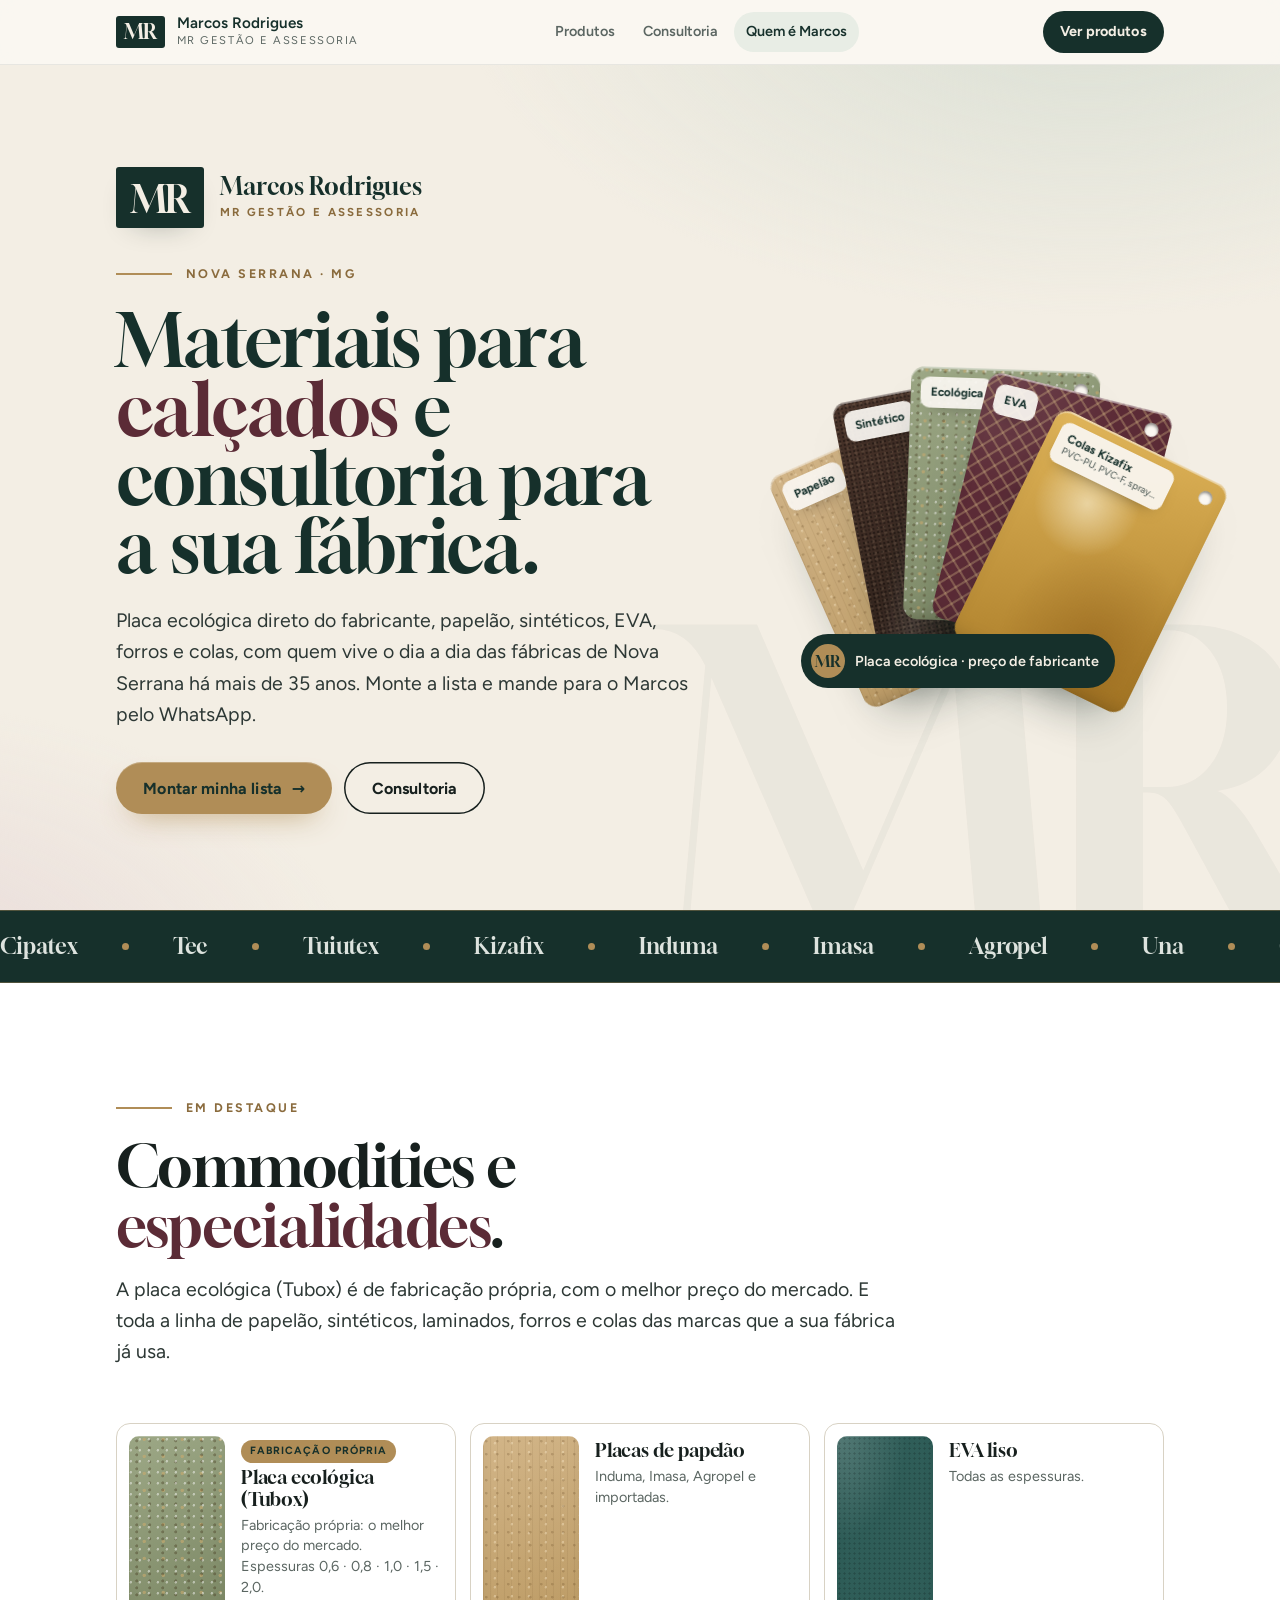
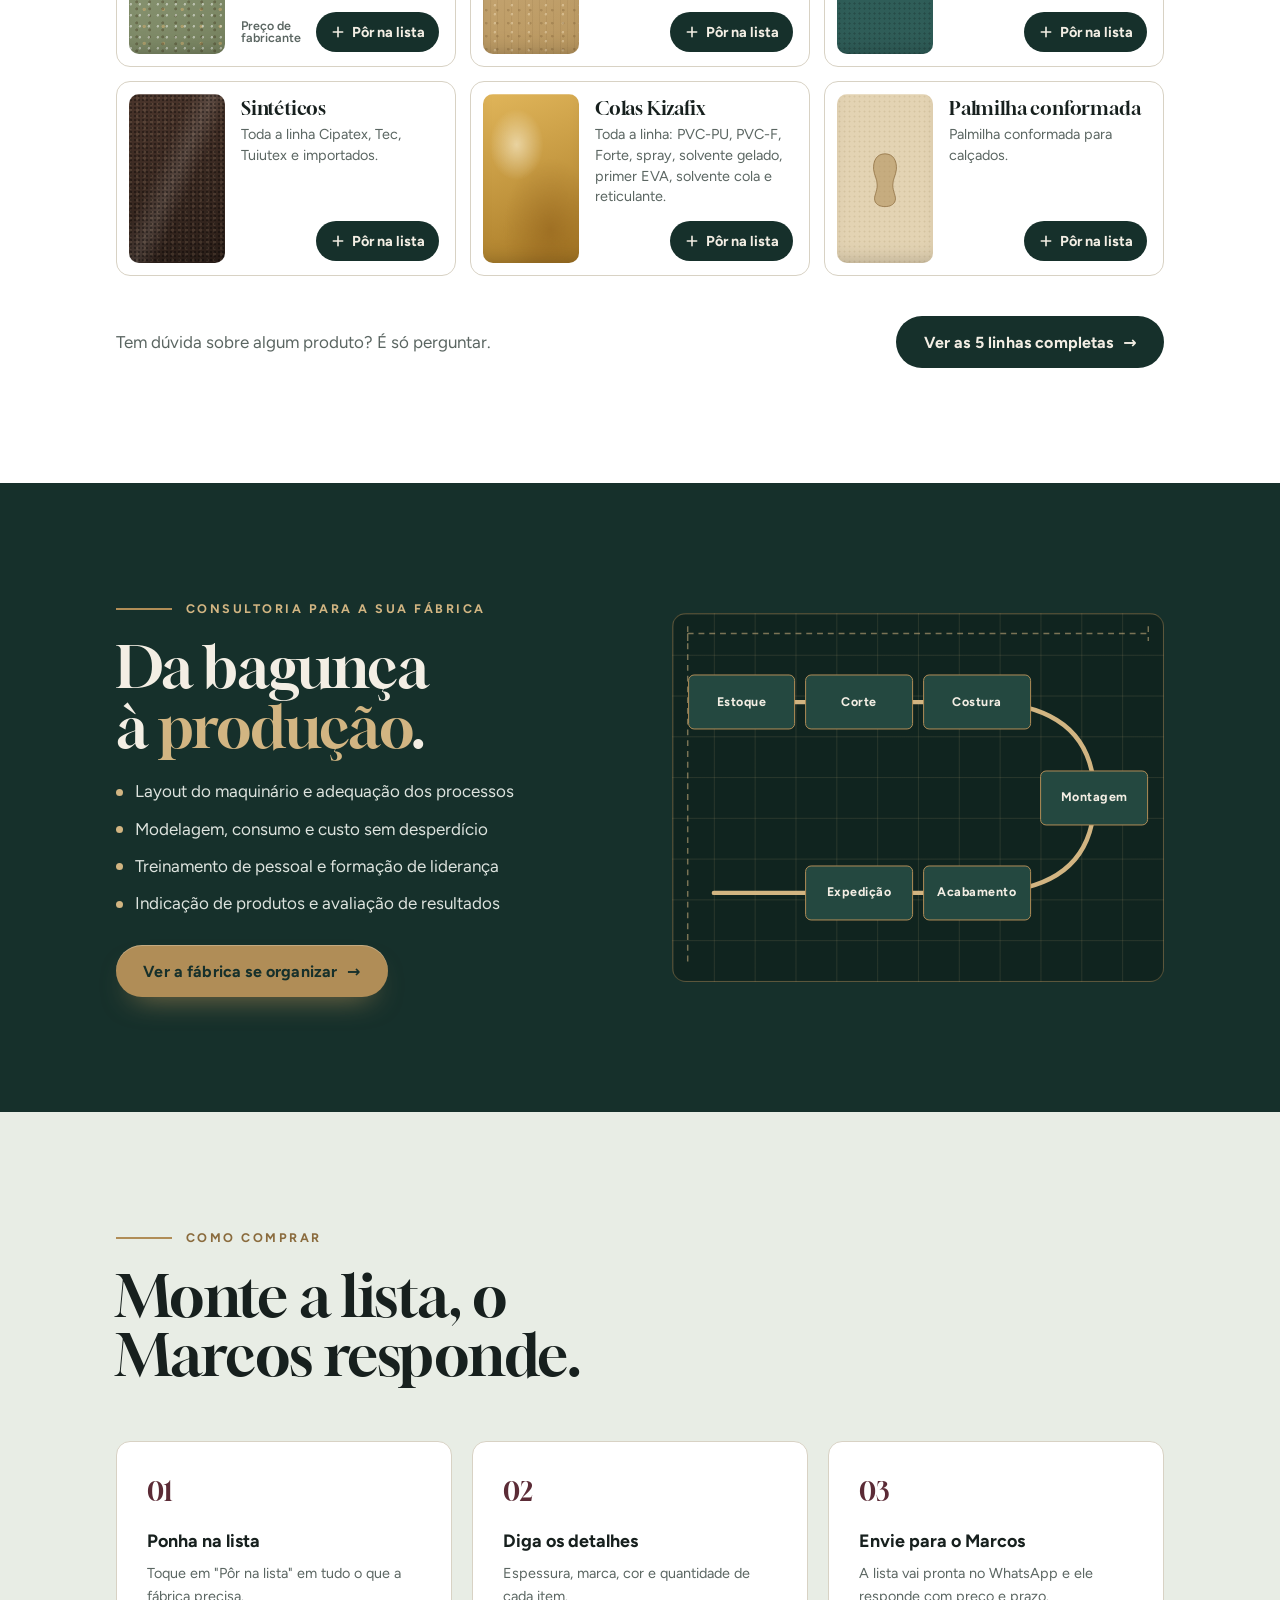
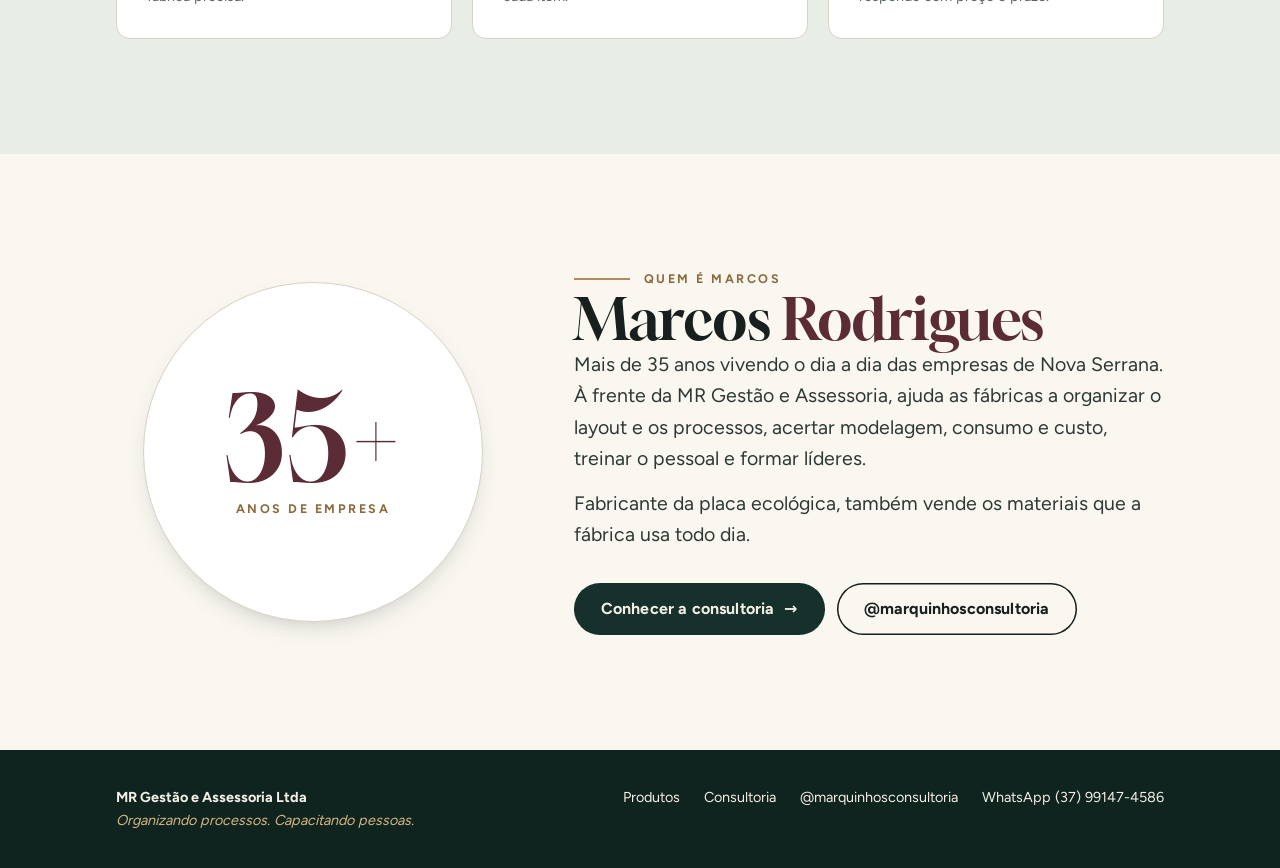
==== commit 099f06d7: "Fase visual: amostras de material, planta que se monta, cena da bagunça à produção, catálogo por lin" ====
--- a/index.html
+++ b/index.html
@@ -31,7 +31,7 @@
 <link rel="preload" href="/assets/fontes/gloock-latin.woff2" as="font" type="font/woff2" crossorigin>
 <link rel="preload" href="/assets/fontes/figtree-latin.woff2" as="font" type="font/woff2" crossorigin>
 <link rel="stylesheet" href="/assets/fontes/fontes.css?v=1">
-<link rel="stylesheet" href="/assets/mr.css?v=6">
+<link rel="stylesheet" href="/assets/mr.css?v=7">
 <script>document.documentElement.classList.add("js")</script>
 <style>
 /* Início (24/10/2026): catálogo em primeiro lugar, consultoria logo no topo. */
@@ -39,23 +39,19 @@
   background:radial-gradient(900px 480px at 85% -10%,rgba(214,221,210,.9),transparent 70%),radial-gradient(700px 420px at -10% 110%,rgba(226,207,211,.65),transparent 70%),var(--cream)}
 .hero::after{content:"MR";position:absolute;right:-.06em;bottom:-.22em;font-family:var(--f-display);font-size:clamp(14rem,34vw,30rem);line-height:1;letter-spacing:-.06em;color:rgba(22,48,43,.035);pointer-events:none;transform:translateY(calc(var(--rola,0) * 60px))}
 .hero .wrap{position:relative;z-index:1;display:grid;grid-template-columns:minmax(0,1.25fr) minmax(0,.9fr);gap:clamp(32px,5vw,72px);align-items:center}
-.hero h1{margin-top:22px;font-size:clamp(3rem,8.6vw,6.2rem);line-height:.96;color:var(--pine)}
+.hero h1{margin-top:22px;line-height:.96;color:var(--pine)}
 .hero h1 em{font-style:normal;color:var(--wine)}
 .hero .lede{margin-top:24px}
 .hero-acoes{display:flex;flex-wrap:wrap;gap:12px;margin-top:32px}
-.cons{display:grid;gap:18px;padding:clamp(26px,3.4vw,36px);border-radius:var(--r-lg);background:var(--pine);color:var(--cream);box-shadow:var(--sh-2);text-decoration:none;transition:transform var(--dur) var(--ease),box-shadow var(--dur) ease}
-.cons:hover{transform:translateY(-4px)}
-.cons .eyebrow{color:var(--brass-lt)}
-.cons h2{font-size:clamp(1.9rem,3.4vw,2.5rem)}
-.cons p{color:var(--on-dark)}
-.cons ul{display:grid;gap:10px;margin:0;padding:0;list-style:none;color:var(--on-dark);font-size:var(--t-sm)}
-.cons li{display:flex;gap:10px;align-items:flex-start}
-.cons li::before{content:"";flex:none;width:6px;height:6px;margin-top:.6em;border-radius:50%;background:var(--brass-lt)}
-.cons .ir{display:flex;align-items:center;justify-content:space-between;gap:12px;padding-top:18px;border-top:1px solid var(--line-soft);font-weight:700}
-.cons .ir span:last-child{display:grid;place-items:center;width:44px;height:44px;border-radius:50%;background:var(--brass);color:var(--pine);transition:transform var(--dur) var(--ease)}
-.cons:hover .ir span:last-child{transform:translateX(4px)}
+.cons{display:grid;grid-template-columns:minmax(0,1fr) minmax(0,1fr);gap:clamp(28px,5vw,64px);align-items:center}
+.cons h2{font-size:var(--t-h2)}
+.cons ul{display:grid;gap:10px;margin:22px 0 0;padding:0;list-style:none;color:var(--on-dark)}
+.cons li{display:flex;gap:12px;align-items:flex-start}
+.cons li::before{content:"";flex:none;width:7px;height:7px;margin-top:.62em;border-radius:50%;background:var(--brass-lt)}
+.cons .hero-acoes{margin-top:28px}
+.hero h1{font-size:clamp(2.6rem,5.6vw,4.6rem)}
 .vitrine-pe{display:flex;flex-wrap:wrap;align-items:center;justify-content:space-between;gap:16px;margin-top:clamp(28px,4vw,40px)}
-.passos{counter-reset:p;display:grid;grid-template-columns:repeat(3,minmax(0,1fr));gap:clamp(16px,2.4vw,28px);margin:0;padding:0;list-style:none}
+.passos{counter-reset:p;display:grid;grid-template-columns:repeat(3,minmax(0,1fr));gap:clamp(12px,2vw,20px);margin:0;padding:0;list-style:none}
 .passos li{counter-increment:p;padding:clamp(22px,3vw,30px);border-radius:var(--r-md);background:var(--white);border:1px solid var(--line)}
 .passos li::before{content:"0" counter(p);display:block;margin-bottom:14px;font-family:var(--f-display);font-size:1.6rem;color:var(--wine)}
 .passos b{display:block;font-size:var(--t-lg)}
@@ -67,7 +63,20 @@
 .sobre .lede + .lede{margin-top:14px}
 .areas{margin-top:24px}
 @media (max-width:860px){
-  .hero .wrap,.sobre{grid-template-columns:1fr}
+  .hero .wrap,.sobre,.cons{grid-template-columns:1fr}
+  .leque{max-width:270px;aspect-ratio:6/5;order:-1;margin:0 auto 18px}
+  .amostra{width:44%}
+  .amostra figcaption{font-size:.6rem;padding:5px 7px;left:7px;top:7px}
+  .leque-selo{font-size:var(--t-xs);padding:7px 14px 7px 7px}
+  .leque-selo b{width:28px;height:28px;font-size:.85rem}
+  .hero{padding-block:20px 44px}
+  .hero .wrap{gap:4px}
+  .hero .logo{display:none}
+  .hero .eyebrow{margin-top:0!important}
+  .hero h1{font-size:2.5rem;margin-top:14px}
+  .hero .lede{font-size:1rem;margin-top:14px}
+  .hero-acoes{gap:8px;margin-top:22px}
+  .hero-acoes .btn{min-height:46px;padding:.7em 1.2em;font-size:var(--t-sm)}
   .passos{grid-template-columns:1fr}
   .selo35{max-width:240px}
 }
@@ -140,27 +149,30 @@
         <span class="logo reveal" role="img" aria-label="MR Gestão e Assessoria"><span class="mark" aria-hidden="true">MR</span><span aria-hidden="true"><b>Marcos Rodrigues</b><small>MR Gestão e Assessoria</small></span></span>
         <p class="eyebrow reveal" style="--i:1;margin-top:36px"><span class="rule"></span>Nova Serrana · MG</p>
         <h1 class="reveal" style="--i:2">Materiais para <em>calçados</em> e consultoria para a sua fábrica.</h1>
-        <p class="lede reveal" style="--i:3">Placa ecológica direto do fabricante, papelão, sintéticos, EVA, forros e colas, com quem vive o dia a dia das fábricas de Nova Serrana há mais de 35 anos. Veja o catálogo e peça pelo WhatsApp, com o produto já escrito na mensagem.</p>
+        <p class="lede reveal" style="--i:3">Placa ecológica direto do fabricante, papelão, sintéticos, EVA, forros e colas, com quem vive o dia a dia das fábricas de Nova Serrana há mais de 35 anos. Monte a lista e mande para o Marcos pelo WhatsApp.</p>
         <div class="hero-acoes reveal" style="--i:4">
-          <a class="btn btn--brass" href="/produtos/">Ver o catálogo <span class="arrow" aria-hidden="true">→</span></a>
+          <a class="btn btn--brass" href="/produtos/">Montar minha lista <span class="arrow" aria-hidden="true">→</span></a>
           <a class="btn btn--ghost" href="/consultoria/">Consultoria</a>
         </div>
       </div>
 
-      <a class="cons reveal" style="--i:2" href="/consultoria/">
-        <p class="eyebrow"><span class="rule"></span>Para a sua empresa</p>
-        <h2>Consultoria com o Marcos</h2>
-        <p>Da disposição das máquinas ao resultado, com quem conhece as fábricas daqui.</p>
-        <ul>
-          <li>Layout do maquinário e adequação dos processos</li>
-          <li>Modelagem, consumo e custo sem desperdício</li>
-          <li>Treinamento de pessoal e formação de liderança</li>
-          <li>Indicação de produtos e avaliação de resultados</li>
-        </ul>
-        <span class="ir"><span>Veja o que você recebe</span><span aria-hidden="true">→</span></span>
-      </a>
-    </div>
-  </section>
+      <div class="leque" aria-hidden="true">
+        <figure class="amostra tx tx-papelao"><figcaption>Papelão</figcaption></figure>
+        <figure class="amostra tx tx-couro"><figcaption>Sintético</figcaption></figure>
+        <figure class="amostra tx tx-eco"><figcaption>Ecológica</figcaption></figure>
+        <figure class="amostra tx tx-jacquard"><figcaption>EVA</figcaption></figure>
+        <figure class="amostra tx tx-cola"><figcaption>Colas Kizafix<small>PVC-PU, PVC-F, spray…</small></figcaption></figure>
+        <p class="leque-selo"><b>MR</b>Placa ecológica · preço de fabricante</p>
+      </div>
+    </div>
+  </section>
+
+  <div class="marcas" aria-label="Marcas que o Marcos trabalha">
+    <div class="marcas-trilho">
+      <span>Cipatex</span><span>Tec</span><span>Tuiutex</span><span>Kizafix</span><span>Induma</span><span>Imasa</span><span>Agropel</span><span>Una</span><span>Quimicola</span><span>FCC</span>
+      <span aria-hidden="true">Cipatex</span><span aria-hidden="true">Tec</span><span aria-hidden="true">Tuiutex</span><span aria-hidden="true">Kizafix</span><span aria-hidden="true">Induma</span><span aria-hidden="true">Imasa</span><span aria-hidden="true">Agropel</span><span aria-hidden="true">Una</span><span aria-hidden="true">Quimicola</span><span aria-hidden="true">FCC</span>
+    </div>
+  </div>
 
   <section class="section section--white" id="produtos">
     <div class="wrap">
@@ -172,8 +184,25 @@
       <div data-catalogo data-destaque="6" aria-live="polite"></div>
       <div class="vitrine-pe">
         <p class="muted">Tem dúvida sobre algum produto? É só perguntar.</p>
-        <a class="btn btn--pine" href="/produtos/">Ver o catálogo completo <span class="arrow" aria-hidden="true">→</span></a>
-      </div>
+        <a class="btn btn--pine" href="/produtos/">Ver as 5 linhas completas <span class="arrow" aria-hidden="true">→</span></a>
+      </div>
+    </div>
+  </section>
+
+  <section class="section section--pine">
+    <div class="wrap cons">
+      <div>
+        <p class="eyebrow reveal"><span class="rule"></span>Consultoria para a sua fábrica</p>
+        <h2 class="reveal" style="--i:1;margin-top:18px">Da bagunça à <span class="accent">produção</span>.</h2>
+        <ul class="reveal" style="--i:2">
+          <li>Layout do maquinário e adequação dos processos</li>
+          <li>Modelagem, consumo e custo sem desperdício</li>
+          <li>Treinamento de pessoal e formação de liderança</li>
+          <li>Indicação de produtos e avaliação de resultados</li>
+        </ul>
+        <div class="hero-acoes reveal" style="--i:3"><a class="btn btn--brass" href="/consultoria/">Ver a fábrica se organizar <span class="arrow" aria-hidden="true">→</span></a></div>
+      </div>
+      <div class="reveal" style="--i:2"><div class="planta" aria-hidden="true"><svg viewBox="0 0 100 75" preserveAspectRatio="none"><path class="pl-cota" d="M3 4H97M3 2.5V5.5M97 2.5V5.5M3 71V4"/><path class="pl-fluxo" pathLength="1" d="M14 18H62Q86 18 86 37.5T62 57H8"/><rect class="pl-par" x="-1.8" y="-1.2" width="3.6" height="2.4" rx=".8" opacity="0"><animate attributeName="opacity" values="0;0;1;1;0" keyTimes="0;.55;.6;.88;.92" dur="7s" repeatCount="indefinite"/><animateMotion dur="7s" repeatCount="indefinite" keyPoints="0;0;1;1" keyTimes="0;.58;.9;1" calcMode="linear" path="M14 18H62Q86 18 86 37.5T62 57H8"/></rect></svg><i class="pl-m" style="--x:14;--y:24;--dx:60%;--dy:80%;--rr:-25deg;--i:0">Estoque</i><i class="pl-m" style="--x:38;--y:24;--dx:-60%;--dy:120%;--rr:-15deg;--i:1">Corte</i><i class="pl-m" style="--x:62;--y:24;--dx:40%;--dy:-80%;--rr:25deg;--i:2">Costura</i><i class="pl-m" style="--x:86;--y:50;--dx:60%;--dy:-120%;--rr:-25deg;--i:3">Montagem</i><i class="pl-m" style="--x:62;--y:76;--dx:40%;--dy:80%;--rr:15deg;--i:4">Acabamento</i><i class="pl-m" style="--x:38;--y:76;--dx:60%;--dy:120%;--rr:-25deg;--i:5">Expedição</i></div></div>
     </div>
   </section>
 
@@ -181,12 +210,12 @@
     <div class="wrap">
       <div class="sec-head">
         <p class="eyebrow reveal"><span class="rule"></span>Como comprar</p>
-        <h2 class="reveal" style="--i:1">Três toques e está pedido.</h2>
+        <h2 class="reveal" style="--i:1">Monte a lista, o Marcos responde.</h2>
       </div>
       <ol class="passos">
-        <li class="reveal"><b>Escolha no catálogo</b><p>Toque na foto para ver os detalhes de cada produto.</p></li>
-        <li class="reveal" style="--i:1"><b>Toque em "Pedir"</b><p>O WhatsApp abre com o nome do produto já escrito.</p></li>
-        <li class="reveal" style="--i:2"><b>Combine com o Marcos</b><p>Pagamento e entrega você acerta direto com ele na conversa.</p></li>
+        <li class="reveal"><b>Ponha na lista</b><p>Toque em "Pôr na lista" em tudo o que a fábrica precisa.</p></li>
+        <li class="reveal" style="--i:1"><b>Diga os detalhes</b><p>Espessura, marca, cor e quantidade de cada item.</p></li>
+        <li class="reveal" style="--i:2"><b>Envie para o Marcos</b><p>A lista vai pronta no WhatsApp e ele responde com preço e prazo.</p></li>
       </ol>
     </div>
   </section>
@@ -228,7 +257,7 @@
   <symbol id="i-wa" viewBox="0 0 32 32"><path fill="currentColor" d="M16 3a13 13 0 0 0-11.2 19.6L3 29l6.6-1.7A13 13 0 1 0 16 3zm0 23.6c-2 0-4-.6-5.7-1.6l-.4-.2-3.9 1 1-3.8-.3-.4A10.6 10.6 0 1 1 16 26.6zm5.8-7.9c-.3-.2-1.9-.9-2.2-1-.3-.1-.5-.2-.7.2l-1 1.2c-.2.2-.4.2-.7.1a8.7 8.7 0 0 1-4.3-3.8c-.3-.6.3-.5.9-1.7.1-.2 0-.4 0-.6l-1-2.4c-.3-.6-.5-.5-.7-.5h-.6c-.2 0-.6.1-.9.4-.3.3-1.2 1.1-1.2 2.8s1.2 3.2 1.4 3.4c.2.2 2.4 3.6 5.7 5 2.1.9 2.9 1 4 .8.6-.1 1.9-.8 2.2-1.5.3-.7.3-1.4.2-1.5-.1-.2-.3-.3-.6-.4z"/></symbol>
 </svg>
 
-<script src="/assets/mr.js?v=5"></script>
+<script src="/assets/mr.js?v=6"></script>
 <script src="/assets/atualizar.js?v=1" data-fundo="#16302B" data-texto="#F3EEE4" data-botao="#B08D57" data-botao-texto="#16302B" data-borda="rgba(176,141,87,.5)" defer></script>
 </body>
 </html>
--- a/assets/mr.css
+++ b/assets/mr.css
@@ -286,3 +286,211 @@
   *,*::before,*::after{animation:none!important;transition:none!important}
   .js .reveal{opacity:1;transform:none}
 }
+
+/* =====================================================================
+   Fase visual (25/10/2026): texturas de material, amostras do topo,
+   planta que se monta, cena "da bagunça à produção", linha do tempo,
+   catálogo por linha e a lista de pedido.
+   ===================================================================== */
+:root{
+  --d-1:.3s; --d-2:.6s; --d-3:1.2s;
+  --e-sai:cubic-bezier(.2,.7,.2,1); --e-mola:cubic-bezier(.34,1.56,.64,1); --e-calma:cubic-bezier(.65,0,.35,1);
+}
+
+/* ---------- texturas (amostra de cada material, sem foto) ---------- */
+.tx{position:relative;overflow:hidden;background-color:#CDB48A}
+.tx::after{content:"";position:absolute;inset:0;pointer-events:none;box-shadow:inset 0 1px 0 rgba(255,255,255,.25),inset 0 -14px 24px -18px rgba(0,0,0,.35)}
+.tx-papelao{background-color:#C7A878;background-image:radial-gradient(circle at 30% 40%,rgba(90,60,25,.22) 0 1px,transparent 1.6px),radial-gradient(circle at 70% 80%,rgba(255,240,210,.35) 0 1px,transparent 1.6px),repeating-linear-gradient(90deg,rgba(110,80,40,.10) 0 1px,transparent 1px 7px),linear-gradient(160deg,#D2B588,#B9975F);background-size:11px 13px,17px 9px,auto,auto}
+.tx-eco{background-color:#8E9A78;background-image:radial-gradient(circle at 20% 30%,rgba(255,255,255,.45) 0 1px,transparent 1.5px),radial-gradient(circle at 60% 70%,rgba(60,45,20,.35) 0 1.2px,transparent 1.8px),radial-gradient(circle at 80% 20%,rgba(200,170,110,.6) 0 1.4px,transparent 2px),linear-gradient(150deg,#9DA886,#76825F);background-size:9px 11px,13px 7px,19px 17px,auto}
+.tx-eva{background-color:#2F5D58;background-image:radial-gradient(rgba(0,0,0,.18) 0 .9px,transparent 1.3px),radial-gradient(120% 80% at 0 0,rgba(255,255,255,.18),transparent 60%);background-size:5px 5px,auto}
+.tx-jacquard{background-color:#5B2B36;background-image:repeating-linear-gradient(45deg,rgba(210,181,130,.35) 0 2px,transparent 2px 12px),repeating-linear-gradient(-45deg,rgba(210,181,130,.35) 0 2px,transparent 2px 12px),radial-gradient(120% 80% at 0 0,rgba(255,255,255,.12),transparent 60%)}
+.tx-espuma{background-color:#E6D9B6;background-image:radial-gradient(circle,rgba(120,95,40,.22) 0 1.6px,transparent 2.2px),radial-gradient(circle,rgba(120,95,40,.12) 0 1px,transparent 1.5px);background-size:9px 9px,5px 7px;background-position:0 0,3px 2px}
+.tx-napa{background-color:#16302B;background-image:linear-gradient(115deg,transparent 30%,rgba(255,255,255,.22) 45%,transparent 60%),radial-gradient(rgba(255,255,255,.05) 0 .6px,transparent 1px),linear-gradient(160deg,#244840,#10241F);background-size:auto,3px 3px,auto}
+.tx-couro{background-color:#3B2A22;background-image:radial-gradient(circle at 50% 50%,rgba(0,0,0,.35) 0 1px,transparent 1.6px),radial-gradient(circle at 20% 70%,rgba(255,220,180,.10) 0 1.4px,transparent 2px),linear-gradient(115deg,transparent 35%,rgba(255,255,255,.12) 48%,transparent 60%),linear-gradient(160deg,#4A352B,#2B1E18);background-size:4px 4px,7px 6px,auto,auto}
+.tx-camurca{background-color:#6B3442;background-image:radial-gradient(60% 50% at 30% 30%,rgba(255,255,255,.14),transparent 70%),radial-gradient(50% 60% at 80% 80%,rgba(0,0,0,.22),transparent 70%),radial-gradient(rgba(255,255,255,.06) 0 .7px,transparent 1.1px);background-size:auto,auto,3px 3px}
+.tx-forro{background-color:#E9E2D2;background-image:repeating-linear-gradient(45deg,rgba(91,43,54,.16) 0 1px,transparent 1px 6px),repeating-linear-gradient(-45deg,rgba(91,43,54,.16) 0 1px,transparent 1px 6px)}
+.tx-atoalhado{background-color:#F1ECE1;background-image:radial-gradient(circle,rgba(150,130,95,.35) 0 1.4px,transparent 1.9px);background-size:5px 5px}
+.tx-tecido{background-color:#5E6B55;background-image:repeating-linear-gradient(0deg,rgba(0,0,0,.16) 0 1px,transparent 1px 3px),repeating-linear-gradient(90deg,rgba(255,255,255,.10) 0 1px,transparent 1px 3px)}
+.tx-dublado{background-color:#A9B9BE;background-image:linear-gradient(180deg,#22403A 0 38%,#D2B582 38% 46%,#E8EDE5 46% 100%);}
+.tx-dublado::before{content:"";position:absolute;inset:0;background-image:radial-gradient(rgba(0,0,0,.12) 0 .8px,transparent 1.2px);background-size:4px 4px}
+.tx-cola{background-color:#C99A3E;background-image:radial-gradient(40% 30% at 35% 30%,rgba(255,250,230,.55),transparent 70%),radial-gradient(70% 60% at 70% 80%,rgba(120,70,10,.35),transparent 70%),linear-gradient(160deg,#E0B55A,#A87A26)}
+.tx-palmilha{background-color:#E3D3B3;background-image:url("data:image/svg+xml,%3Csvg xmlns='http://www.w3.org/2000/svg' viewBox='0 0 100 100'%3E%3Cpath d='M50 8c14 0 20 12 19 26-1 10-6 16-6 26 0 12 6 18 4 26-2 7-9 10-17 10s-15-3-17-10c-2-8 4-14 4-26 0-10-5-16-6-26C30 20 36 8 50 8z' fill='%23B08D57' fill-opacity='.55' stroke='%238A6B3D' stroke-width='1.2'/%3E%3C/svg%3E"),radial-gradient(rgba(120,90,40,.12) 0 .8px,transparent 1.2px);background-repeat:no-repeat,repeat;background-position:center,0 0;background-size:62% auto,5px 5px}
+.tx-matriz{background-color:#16302B;background-image:linear-gradient(rgba(210,181,130,.22) 1px,transparent 1px),linear-gradient(90deg,rgba(210,181,130,.22) 1px,transparent 1px),url("data:image/svg+xml,%3Csvg xmlns='http://www.w3.org/2000/svg' viewBox='0 0 100 100'%3E%3Cpath d='M22 62c10-2 18-14 30-20 10-5 22-4 28 2 4 4 2 12-6 16-10 5-30 8-52 8z' fill='none' stroke='%23D2B582' stroke-width='1.6'/%3E%3Cpath d='M22 62v6M80 46v10' stroke='%23D2B582' stroke-width='1' stroke-dasharray='2 2'/%3E%3C/svg%3E");background-size:12px 12px,12px 12px,80% auto;background-repeat:repeat,repeat,no-repeat;background-position:0 0,0 0,center}
+
+/* ---------- amostras do topo (leque de materiais) ---------- */
+.leque{position:relative;aspect-ratio:1/1;max-width:520px;width:100%;margin-inline:auto}
+.amostra{position:absolute;left:50%;top:50%;width:46%;aspect-ratio:3/4;border-radius:14px;box-shadow:0 30px 50px -28px rgba(16,36,31,.65),0 2px 0 rgba(255,255,255,.4) inset;transform:translate(-50%,-50%) rotate(var(--r)) translate(var(--x),var(--y));transform-origin:50% 90%}
+.amostra figcaption{position:absolute;left:10px;top:10px;max-width:calc(100% - 44px);z-index:1;padding:8px 10px;border-radius:9px;background:rgba(250,247,241,.93);font-size:.74rem;font-weight:700;line-height:1.25;color:var(--pine);box-shadow:0 8px 18px -12px rgba(0,0,0,.6)}
+.amostra figcaption small{display:block;font-weight:500;color:var(--muted)}
+.amostra::before{content:"";position:absolute;right:12px;top:12px;width:14px;height:14px;border-radius:50%;background:var(--paper);box-shadow:inset 0 2px 3px rgba(0,0,0,.45);z-index:1}
+.js .leque .amostra{animation:abre var(--d-3) var(--e-mola) both;animation-delay:calc(.25s + var(--i) * 90ms)}
+@keyframes abre{from{transform:translate(-50%,-46%) rotate(0deg) translate(0,0);opacity:0}}
+.leque .amostra:nth-child(1){--r:-24deg;--x:-34%;--y:6%;--i:0}
+.leque .amostra:nth-child(2){--r:-11deg;--x:-16%;--y:-2%;--i:1}
+.leque .amostra:nth-child(3){--r:2deg;--x:0%;--y:-5%;--i:2}
+.leque .amostra:nth-child(4){--r:14deg;--x:16%;--y:-1%;--i:3}
+.leque .amostra:nth-child(5){--r:26deg;--x:33%;--y:7%;--i:4}
+.leque-selo{white-space:nowrap;position:absolute;left:50%;bottom:2%;z-index:2;transform:translateX(-50%);display:flex;align-items:center;gap:10px;width:max-content;max-width:100%;padding:10px 16px 10px 10px;border-radius:var(--r-pill);background:var(--pine);color:var(--cream);font-size:var(--t-sm);font-weight:600;box-shadow:var(--sh-2)}
+.leque-selo b{display:grid;place-items:center;width:34px;height:34px;border-radius:50%;background:var(--brass);color:var(--pine);font-family:var(--f-display);font-weight:400;font-size:1rem}
+.js .leque-selo{animation:sobe var(--d-2) var(--e-sai) 1s both}
+@keyframes sobe{from{opacity:0;transform:translate(-50%,16px)}}
+
+/* ---------- faixa de marcas ---------- */
+.marcas{overflow:hidden;padding-block:18px;background:var(--pine);color:var(--cream);border-block:1px solid var(--line-dark)}
+.marcas-trilho{display:flex;gap:44px;width:max-content;animation:corre 38s linear infinite}
+.marcas span{display:flex;align-items:center;gap:44px;font-family:var(--f-display);font-size:1.35rem;white-space:nowrap;color:var(--on-dark)}
+.marcas span::after{content:"";width:7px;height:7px;border-radius:50%;background:var(--brass)}
+.marcas:hover .marcas-trilho{animation-play-state:paused}
+@keyframes corre{to{transform:translateX(-50%)}}
+
+/* ---------- planta que se monta (laço curto) ---------- */
+.planta{position:relative;aspect-ratio:4/3;width:100%;border-radius:var(--r-md);background:linear-gradient(rgba(210,181,130,.13) 1px,transparent 1px) 0 0/8.333% 11.111%,linear-gradient(90deg,rgba(210,181,130,.13) 1px,transparent 1px) 0 0/8.333% 11.111%,var(--pine-3);border:1px solid var(--line-dark);overflow:hidden;container-type:inline-size}
+.planta svg{position:absolute;inset:0;width:100%;height:100%}
+.pl-m{position:absolute;font-style:normal;left:calc(var(--x) * 1%);top:calc(var(--y) * 1%);width:22%;height:15%;display:grid;place-items:center;border-radius:6px;background:var(--pine-4);border:1px solid var(--brass);color:var(--cream);font-size:clamp(.5rem,3.1cqw,.78rem);font-weight:700;letter-spacing:.04em;transform:translate(-50%,-50%)}
+.js .pl-m{animation:pl-monta 7s var(--e-calma) infinite;animation-delay:calc(var(--i) * 120ms)}
+@keyframes pl-monta{
+  0%,8%{transform:translate(-50%,-50%) translate(var(--dx),var(--dy)) rotate(var(--rr));border-color:rgba(176,141,87,.35);opacity:.65}
+  34%,90%{transform:translate(-50%,-50%);border-color:var(--brass);opacity:1}
+  100%{transform:translate(-50%,-50%) translate(var(--dx),var(--dy)) rotate(var(--rr));opacity:0}
+}
+.pl-fluxo{fill:none;stroke:var(--brass-lt);stroke-width:.9;stroke-linecap:round;stroke-dasharray:1 1}
+.js .pl-fluxo{animation:pl-linha 7s var(--e-calma) infinite}
+@keyframes pl-linha{0%,38%{stroke-dashoffset:1}58%,90%{stroke-dashoffset:0}100%{stroke-dashoffset:0;opacity:0}}
+.pl-cota{fill:none;stroke:rgba(210,181,130,.55);stroke-width:.3;stroke-dasharray:1.2 1}
+.pl-par{fill:var(--brass)}
+
+/* ---------- cena: da bagunça à produção ---------- */
+.cena{position:relative;background:var(--pine);color:var(--cream)}
+.js .cena{height:520vh}
+.cena-fixa{display:grid;grid-template-columns:minmax(0,.85fr) minmax(0,1.15fr);gap:clamp(24px,4vw,64px);align-items:center;padding-block:clamp(40px,6vw,72px)}
+.js .cena-fixa{position:sticky;top:64px;min-height:calc(100vh - 64px);min-height:calc(100svh - 64px);padding-block:clamp(20px,3vw,40px)}
+.cena h2{font-size:clamp(2rem,4.4vw,3.3rem);color:var(--cream)}
+.cena h2 em{font-style:normal;color:var(--brass-lt)}
+.passos-cena{counter-reset:c;display:grid;gap:4px;margin:22px 0 0;padding:0;list-style:none}
+.passos-cena li{counter-increment:c;display:grid;grid-template-columns:34px 1fr;gap:2px 14px;padding:12px 0;border-top:1px solid var(--line-soft);opacity:.42;transition:opacity var(--d-2) var(--e-sai)}
+.passos-cena li::before{content:attr(data-n);grid-row:span 2;display:grid;place-items:center;width:34px;height:34px;border-radius:50%;border:1px solid var(--line-dark);font-family:var(--f-display);color:var(--brass-lt);transition:background var(--d-1),color var(--d-1)}
+.passos-cena b{font-size:var(--t-lg);color:var(--cream)}
+.passos-cena span{grid-column:2;font-size:var(--t-sm);color:var(--on-dark-muted);max-height:0;overflow:hidden;transition:max-height var(--d-2) var(--e-sai)}
+.passos-cena li.on{opacity:1}
+.passos-cena li.on::before{background:var(--brass);color:var(--pine);border-color:var(--brass)}
+.passos-cena li.on span{max-height:5em}
+.chao{position:relative;aspect-ratio:4/3;width:100%;border-radius:var(--r-lg);background:linear-gradient(rgba(22,48,43,.07) 1px,transparent 1px) 0 0/5% 6.667%,linear-gradient(90deg,rgba(22,48,43,.07) 1px,transparent 1px) 0 0/5% 6.667%,var(--cream);box-shadow:var(--sh-dark),inset 0 0 0 6px var(--paper);overflow:hidden;container-type:inline-size;color:var(--pine)}
+.chao svg{position:absolute;inset:0;width:100%;height:100%;overflow:visible}
+.chao-maq{position:absolute;left:0;top:0;width:21%;height:16%;display:flex;flex-direction:column;align-items:center;justify-content:center;gap:2px;border-radius:8px;background:var(--white);border:1.5px solid var(--pine);box-shadow:0 10px 16px -12px rgba(16,36,31,.7);font-size:clamp(.52rem,2.6cqw,.86rem);font-weight:700;line-height:1.1;text-align:center;will-change:transform}
+.chao-maq svg{position:static;width:36%;height:auto;max-height:46%;stroke:var(--wine);fill:none;stroke-width:1.8;stroke-linecap:round;stroke-linejoin:round}
+.chao.ok .chao-maq{border-color:var(--brass-dk)}
+.retalho{position:absolute;width:3.2%;aspect-ratio:1;background:var(--wine);opacity:.75;clip-path:polygon(0 30%,60% 0,100% 50%,45% 100%);will-change:transform,opacity}
+.retalho:nth-child(3n){background:var(--brass)}
+.retalho:nth-child(4n){background:#3B2A22}
+.pessoa{position:absolute;left:0;top:0;width:3.6%;aspect-ratio:1;border-radius:50%;background:var(--wine);border:2px solid var(--white);box-shadow:0 4px 8px -4px rgba(0,0,0,.6);will-change:transform}
+.chao.lider .pessoa{background:var(--pine)}
+.pessoa.lider{background:var(--brass)!important}
+.espaguete{fill:none;stroke:var(--wine);stroke-width:.45;stroke-dasharray:1.4 1;opacity:.6}
+.fluxo{fill:none;stroke:var(--brass-dk);stroke-width:.9;stroke-linecap:round}
+.par{fill:var(--wine);opacity:0;transition:opacity var(--d-2)}
+.chao.fluindo .par{opacity:1}
+.chao-selo{position:absolute;right:3%;top:4%;z-index:2;padding:6px 12px;border-radius:var(--r-pill);background:var(--wine);color:var(--cream);font-size:clamp(.6rem,2.4cqw,.8rem);font-weight:700;letter-spacing:.06em;text-transform:uppercase;transition:background var(--d-2)}
+.chao.fluindo .chao-selo{background:var(--wa)}
+@media (max-width:860px){
+  .cena-fixa{grid-template-columns:1fr;gap:16px;align-content:center}
+  .cena h2{font-size:1.75rem}
+  .js .passos-cena{margin-top:10px}
+  .js .passos-cena li{display:none;padding:10px 0 0}
+  .js .passos-cena li.on{display:grid}
+  .cena-pontos{display:flex!important}
+}
+.cena-pontos{display:none;gap:6px;margin-top:12px}
+.cena-pontos i{flex:1;height:3px;border-radius:3px;background:rgba(243,238,228,.2);transition:background var(--d-1)}
+.cena-pontos i.on{background:var(--brass)}
+
+/* ---------- linha do tempo que acende ---------- */
+.tempo{position:relative;display:grid;grid-template-columns:repeat(5,minmax(0,1fr));gap:16px;margin:0;padding:0;list-style:none}
+.tempo::before,.tempo::after{content:"";position:absolute;left:10%;right:10%;top:31px;height:2px;background:var(--line)}
+.tempo::after{background:var(--wine);transform:scaleX(0);transform-origin:left;transition:transform 2.4s var(--e-calma) .2s}
+.tempo.is-in::after{transform:scaleX(1)}
+.tempo li{position:relative;z-index:1;display:grid;justify-items:center;gap:8px;text-align:center}
+.tempo .ico-t{display:grid;place-items:center;width:64px;height:64px;border-radius:50%;background:var(--white);border:2px solid var(--line);transition:background var(--d-2),border-color var(--d-2);transition-delay:calc(.2s + var(--i) * .5s)}
+.tempo .ico-t svg{width:28px;height:28px;stroke:var(--muted);fill:none;stroke-width:1.7;stroke-linecap:round;stroke-linejoin:round;transition:stroke var(--d-2);transition-delay:inherit}
+.tempo.is-in .ico-t{background:var(--wine);border-color:var(--wine)}
+.tempo.is-in .ico-t svg{stroke:var(--cream)}
+.tempo b{font-size:var(--t-lg);line-height:1.2}
+.tempo span{font-size:var(--t-sm);color:var(--muted);max-width:22ch}
+@media (max-width:760px){
+  .tempo{grid-template-columns:1fr;gap:18px}
+  .tempo::before,.tempo::after{left:31px;right:auto;top:32px;bottom:32px;width:2px;height:auto}
+  .tempo::after{transform:scaleY(0);transform-origin:top}
+  .tempo.is-in::after{transform:scaleY(1)}
+  .tempo li{grid-template-columns:64px 1fr;justify-items:start;text-align:left;column-gap:16px;row-gap:0;align-items:center}
+  .tempo .ico-t{grid-row:span 2}
+  .tempo b{align-self:end}
+  .tempo span{align-self:start}
+}
+
+/* ---------- catálogo por linha (cartão compacto com amostra) ---------- */
+.catalogo{display:grid;gap:clamp(36px,5vw,56px)}
+.grupo-cab{display:flex;align-items:center;gap:14px;margin-bottom:16px}
+.grupo-cab .tx{flex:none;width:44px;height:44px;border-radius:12px}
+.grupo-cab h2{font-size:clamp(1.5rem,3vw,2rem);color:var(--pine)}
+.grupo-cab small{margin-left:auto;font-size:var(--t-sm);font-weight:600;color:var(--muted)}
+.cards{display:grid;grid-template-columns:repeat(auto-fill,minmax(300px,1fr));gap:14px}
+.item{display:grid;grid-template-columns:96px minmax(0,1fr);gap:16px;padding:12px;border-radius:var(--r-md);background:var(--white);border:1px solid var(--line);transition:transform var(--d-1) var(--e-sai),box-shadow var(--d-1),border-color var(--d-1)}
+.item:hover{transform:translateY(-3px);box-shadow:var(--sh-1);border-color:#CDBF9F}
+.item-amostra{position:relative;width:96px;height:100%;min-height:112px;border:0;padding:0;border-radius:10px;cursor:pointer;overflow:hidden}
+.item-amostra img{width:100%;height:100%;object-fit:cover}
+.item-corpo{display:flex;flex-direction:column;gap:4px;min-width:0;padding:4px 4px 2px 0}
+.item h3{font-size:1.18rem;line-height:1.15}
+.item h3 button{all:unset;cursor:pointer}
+.item h3 button:focus-visible{outline:2px solid var(--brass);outline-offset:3px;border-radius:4px}
+.item p{color:var(--muted);font-size:var(--t-sm);line-height:1.45}
+.item-selo{align-self:flex-start;padding:3px 9px;border-radius:var(--r-pill);background:var(--brass);color:var(--pine);font-size:.66rem;font-weight:700;letter-spacing:.1em;text-transform:uppercase}
+.item-pe{display:flex;align-items:center;justify-content:space-between;gap:10px;margin-top:auto;padding-top:10px}
+.item .preco--consulta{font-size:var(--t-xs)}
+.add{white-space:nowrap;flex:none;display:inline-flex;align-items:center;gap:6px;min-height:40px;padding:0 14px;border:0;border-radius:var(--r-pill);background:var(--pine);color:var(--cream);font-size:var(--t-sm);font-weight:700;cursor:pointer;transition:background var(--d-1),transform var(--d-1) var(--e-mola)}
+.add:hover{background:var(--pine-2)}
+.add:active{transform:scale(.94)}
+.add svg{width:16px;height:16px;stroke:currentColor;fill:none;stroke-width:2.4;stroke-linecap:round}
+.add.na-lista{background:var(--sage);color:var(--pine)}
+@media (max-width:420px){.cards{grid-template-columns:1fr}.item{grid-template-columns:84px minmax(0,1fr)}.item-amostra{width:84px}}
+
+/* ---------- lista de pedido (barra + gaveta) ---------- */
+.lista-barra{position:fixed;left:50%;bottom:calc(14px + env(safe-area-inset-bottom,0px));z-index:50;display:flex;align-items:center;gap:14px;width:min(560px,calc(100% - 24px));padding:10px 10px 10px 18px;border-radius:var(--r-pill);background:var(--pine);color:var(--cream);box-shadow:var(--sh-dark);transform:translate(-50%,0);transition:transform var(--d-2) var(--e-mola),opacity var(--d-1)}
+.lista-barra[hidden]{display:flex!important;transform:translate(-50%,160%);opacity:0;pointer-events:none}
+.lista-barra .pilha{display:flex}
+.lista-barra .pilha i{width:26px;height:26px;margin-left:-8px;border-radius:7px;border:2px solid var(--pine)}
+.lista-barra .pilha i:first-child{margin-left:0}
+.lista-barra p{flex:1;min-width:0;font-size:var(--t-sm);line-height:1.3}
+.lista-barra p b{display:block;font-size:var(--t-md)}
+.lista-barra .btn{min-height:46px;padding:0 18px}
+.lista-barra.pula{animation:pula .45s var(--e-mola)}
+@keyframes pula{40%{transform:translate(-50%,-8px) scale(1.03)}}
+.gaveta{width:min(560px,100%);max-width:100%;height:100dvh;max-height:100dvh;margin:0 0 0 auto;padding:0;border:0;background:var(--paper);color:var(--ink);box-shadow:var(--sh-2)}
+.gaveta::backdrop{background:rgba(16,36,31,.55)}
+.gaveta[open]{display:flex;flex-direction:column;animation:gaveta var(--d-2) var(--e-sai)}
+@keyframes gaveta{from{transform:translateX(40px);opacity:0}}
+.gaveta-cab{display:flex;align-items:center;justify-content:space-between;gap:12px;padding:20px 22px;border-bottom:1px solid var(--line)}
+.gaveta-cab h2{font-size:1.7rem;color:var(--pine)}
+.gaveta-corpo{flex:1;overflow:auto;padding:16px 22px;display:grid;gap:12px;align-content:start}
+.linha-ped{display:grid;grid-template-columns:52px minmax(0,1fr) auto;gap:6px 14px;padding:14px;border-radius:var(--r-md);background:var(--white);border:1px solid var(--line)}
+.linha-ped .tx{width:52px;height:52px;border-radius:10px;grid-row:span 2}
+.linha-ped b{font-size:var(--t-md);line-height:1.25}
+.linha-ped .tirar{width:36px;height:36px;border:0;border-radius:50%;background:var(--cream);cursor:pointer;display:grid;place-items:center}
+.linha-ped .tirar svg{width:16px;height:16px;stroke:var(--wine);fill:none;stroke-width:2}
+.linha-ped .opcoes{grid-column:2 / 4;display:flex;flex-wrap:wrap;gap:6px}
+.opcao{min-height:34px;padding:0 12px;border:1px solid var(--line);border-radius:var(--r-pill);background:var(--paper);font-size:var(--t-xs);font-weight:700;cursor:pointer}
+.opcao[aria-pressed="true"]{background:var(--wine);border-color:var(--wine);color:var(--cream)}
+.linha-ped input{grid-column:2 / 4;width:100%;min-height:44px;padding:0 14px;border:1px solid var(--line);border-radius:10px;background:var(--paper);font:inherit;font-size:var(--t-sm)}
+.linha-ped input:focus{outline:2px solid var(--brass);border-color:transparent}
+.gaveta-pe{display:grid;gap:10px;padding:16px 22px calc(18px + env(safe-area-inset-bottom,0px));border-top:1px solid var(--line);background:var(--white)}
+.gaveta-pe .muted{font-size:var(--t-xs);text-align:center}
+.gaveta-vazia{padding:40px 10px;text-align:center;color:var(--muted)}
+body.tem-lista .foot{padding-bottom:84px}
+
+@media (prefers-reduced-motion:reduce){
+  .js .cena{height:auto}
+  .js .cena-fixa{position:static;min-height:0}
+  .js .passos-cena li{display:grid!important;opacity:1}
+  .passos-cena span{max-height:none}
+  .cena-pontos{display:none!important}
+  .tempo::after{transform:none}
+  .marcas-trilho{flex-wrap:wrap;width:auto}
+}
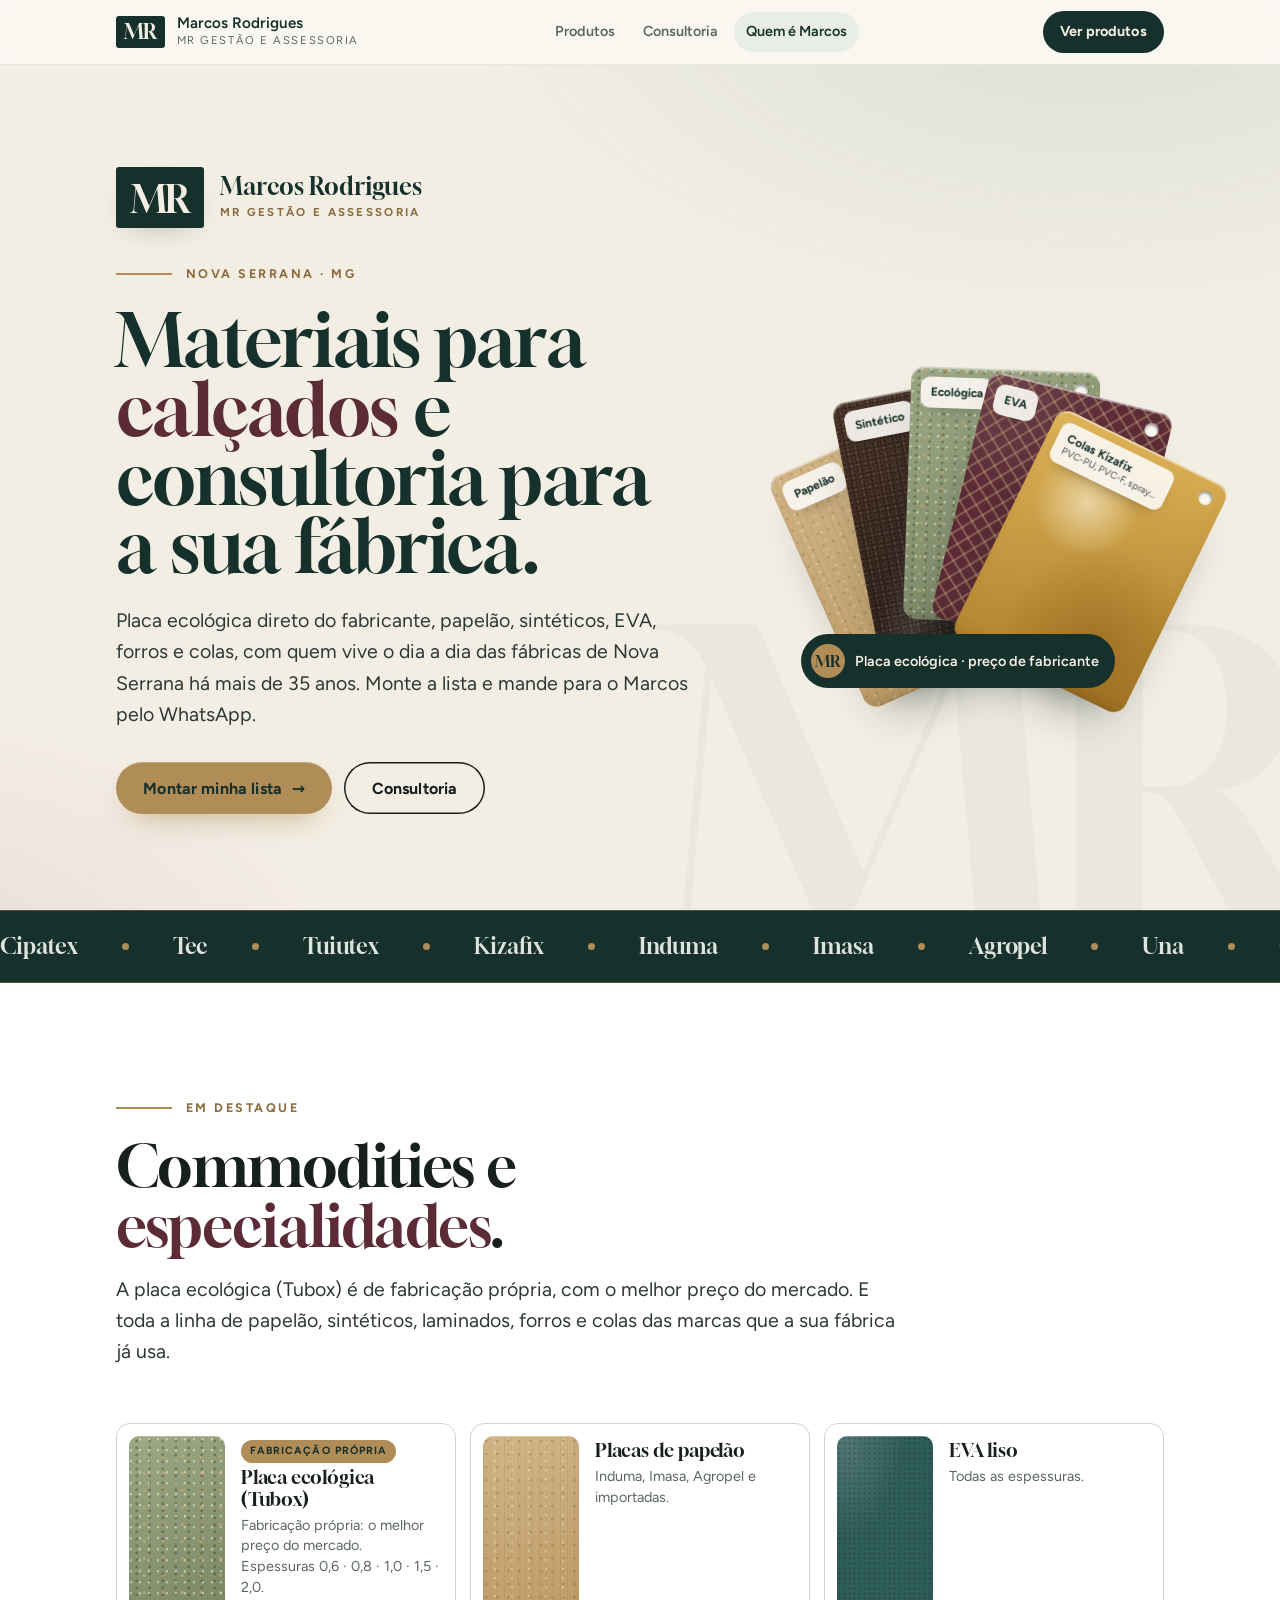
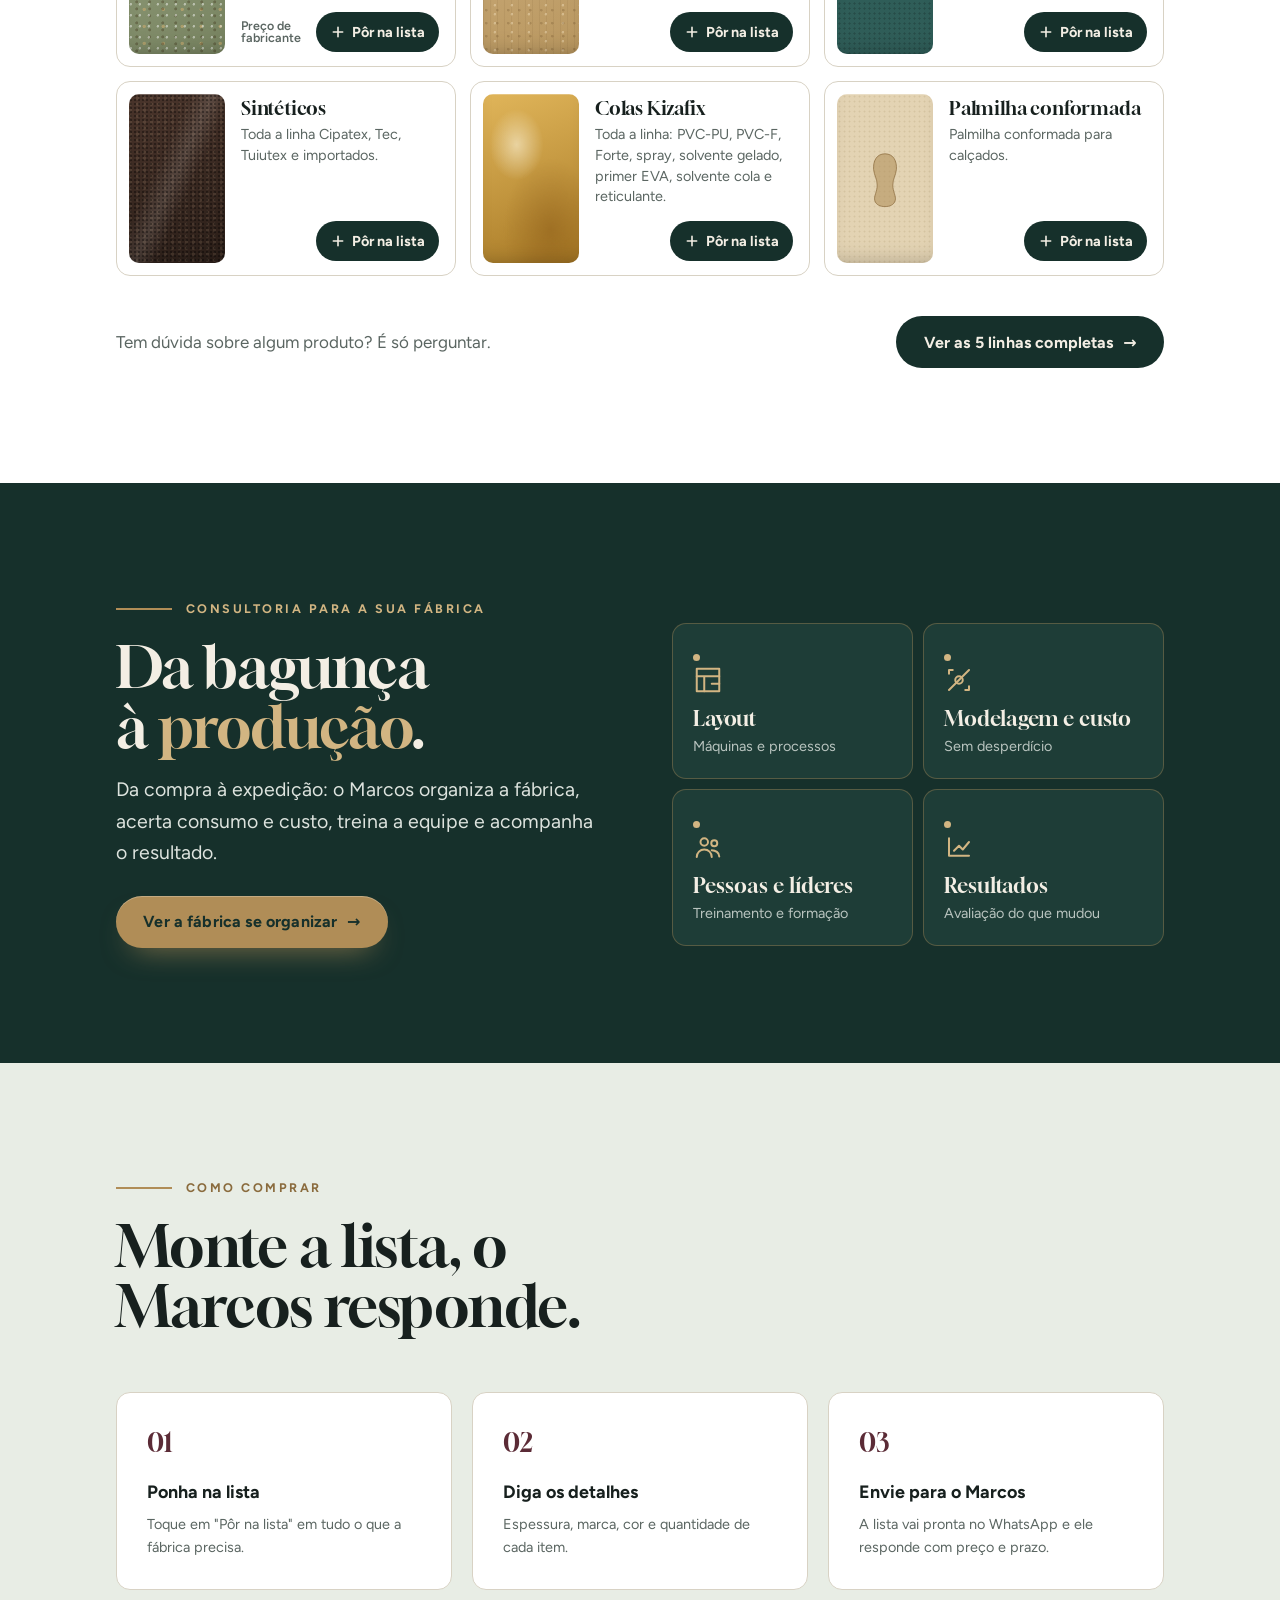
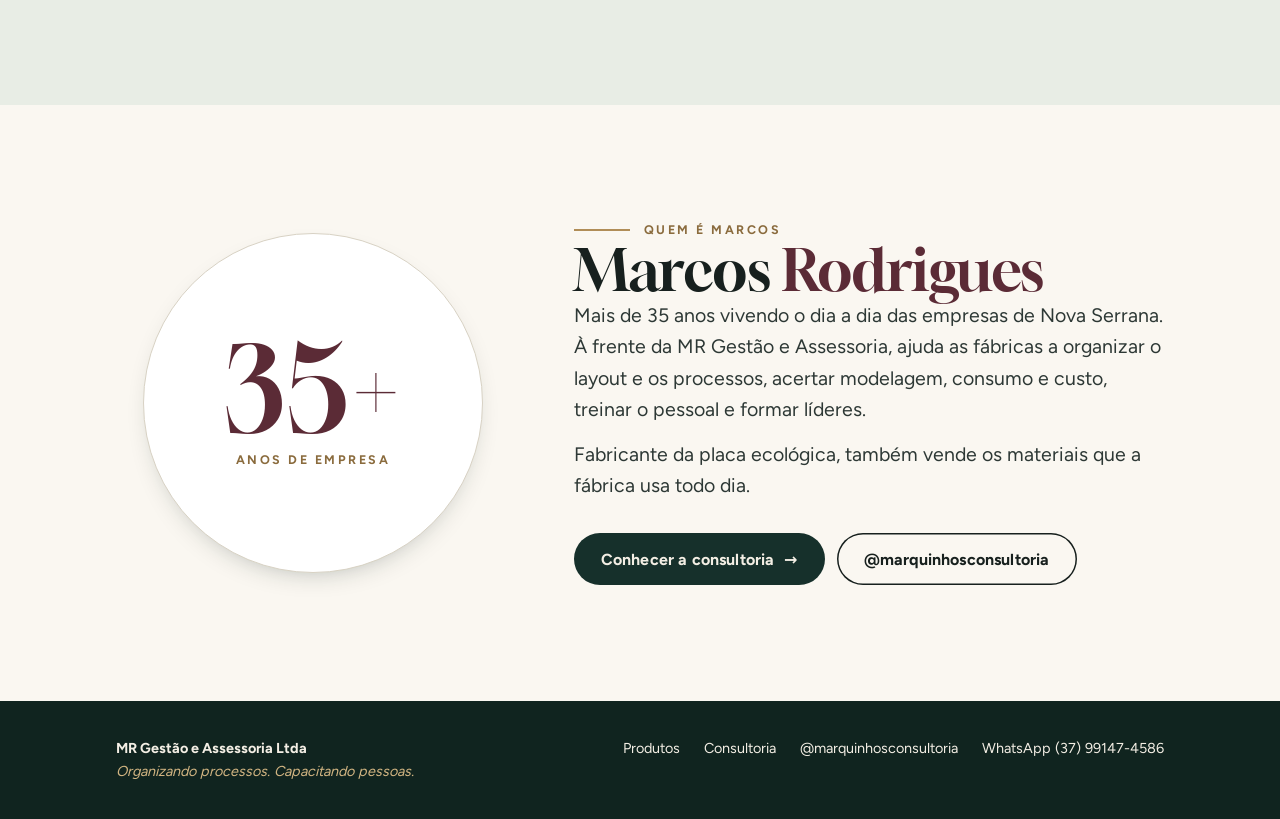
==== commit b94f909b: "Um layout de fábrica só: tira a planta repetida e a cena ganha os 10 setores, da compra à expedição " ====
--- a/index.html
+++ b/index.html
@@ -31,7 +31,7 @@
 <link rel="preload" href="/assets/fontes/gloock-latin.woff2" as="font" type="font/woff2" crossorigin>
 <link rel="preload" href="/assets/fontes/figtree-latin.woff2" as="font" type="font/woff2" crossorigin>
 <link rel="stylesheet" href="/assets/fontes/fontes.css?v=1">
-<link rel="stylesheet" href="/assets/mr.css?v=7">
+<link rel="stylesheet" href="/assets/mr.css?v=8">
 <script>document.documentElement.classList.add("js")</script>
 <style>
 /* Início (24/10/2026): catálogo em primeiro lugar, consultoria logo no topo. */
@@ -49,6 +49,11 @@
 .cons li{display:flex;gap:12px;align-items:flex-start}
 .cons li::before{content:"";flex:none;width:7px;height:7px;margin-top:.62em;border-radius:50%;background:var(--brass-lt)}
 .cons .hero-acoes{margin-top:28px}
+.cons-tiles{display:grid;grid-template-columns:repeat(2,minmax(0,1fr));gap:12px;margin:0;padding:0;list-style:none}
+.cons-tiles li{display:grid;gap:4px;padding:20px;border-radius:var(--r-md);background:var(--pine-2);border:1px solid var(--line-dark)}
+.cons-tiles svg{width:30px;height:30px;margin-bottom:8px;stroke:var(--brass-lt);fill:none;stroke-width:1.6;stroke-linecap:round;stroke-linejoin:round}
+.cons-tiles b{font-family:var(--f-display);font-weight:400;font-size:1.3rem;line-height:1.15;color:var(--cream)}
+.cons-tiles span{font-size:var(--t-sm);color:var(--on-dark-muted)}
 .hero h1{font-size:clamp(2.6rem,5.6vw,4.6rem)}
 .vitrine-pe{display:flex;flex-wrap:wrap;align-items:center;justify-content:space-between;gap:16px;margin-top:clamp(28px,4vw,40px)}
 .passos{counter-reset:p;display:grid;grid-template-columns:repeat(3,minmax(0,1fr));gap:clamp(12px,2vw,20px);margin:0;padding:0;list-style:none}
@@ -156,13 +161,13 @@
         </div>
       </div>
 
-      <div class="leque" aria-hidden="true">
-        <figure class="amostra tx tx-papelao"><figcaption>Papelão</figcaption></figure>
-        <figure class="amostra tx tx-couro"><figcaption>Sintético</figcaption></figure>
-        <figure class="amostra tx tx-eco"><figcaption>Ecológica</figcaption></figure>
-        <figure class="amostra tx tx-jacquard"><figcaption>EVA</figcaption></figure>
-        <figure class="amostra tx tx-cola"><figcaption>Colas Kizafix<small>PVC-PU, PVC-F, spray…</small></figcaption></figure>
-        <p class="leque-selo"><b>MR</b>Placa ecológica · preço de fabricante</p>
+      <div class="leque">
+        <figure aria-hidden="true" class="amostra tx tx-papelao"><figcaption>Papelão</figcaption></figure>
+        <figure aria-hidden="true" class="amostra tx tx-couro"><figcaption>Sintético</figcaption></figure>
+        <figure aria-hidden="true" class="amostra tx tx-eco"><figcaption>Ecológica</figcaption></figure>
+        <figure aria-hidden="true" class="amostra tx tx-jacquard"><figcaption>EVA</figcaption></figure>
+        <figure aria-hidden="true" class="amostra tx tx-cola"><figcaption>Colas Kizafix<small>PVC-PU, PVC-F, spray…</small></figcaption></figure>
+        <a class="leque-selo" href="/placa-ecologica/"><b>MR</b>Placa ecológica · preço de fabricante</a>
       </div>
     </div>
   </section>
@@ -194,15 +199,10 @@
       <div>
         <p class="eyebrow reveal"><span class="rule"></span>Consultoria para a sua fábrica</p>
         <h2 class="reveal" style="--i:1;margin-top:18px">Da bagunça à <span class="accent">produção</span>.</h2>
-        <ul class="reveal" style="--i:2">
-          <li>Layout do maquinário e adequação dos processos</li>
-          <li>Modelagem, consumo e custo sem desperdício</li>
-          <li>Treinamento de pessoal e formação de liderança</li>
-          <li>Indicação de produtos e avaliação de resultados</li>
-        </ul>
-        <div class="hero-acoes reveal" style="--i:3"><a class="btn btn--brass" href="/consultoria/">Ver a fábrica se organizar <span class="arrow" aria-hidden="true">→</span></a></div>
-      </div>
-      <div class="reveal" style="--i:2"><div class="planta" aria-hidden="true"><svg viewBox="0 0 100 75" preserveAspectRatio="none"><path class="pl-cota" d="M3 4H97M3 2.5V5.5M97 2.5V5.5M3 71V4"/><path class="pl-fluxo" pathLength="1" d="M14 18H62Q86 18 86 37.5T62 57H8"/><rect class="pl-par" x="-1.8" y="-1.2" width="3.6" height="2.4" rx=".8" opacity="0"><animate attributeName="opacity" values="0;0;1;1;0" keyTimes="0;.55;.6;.88;.92" dur="7s" repeatCount="indefinite"/><animateMotion dur="7s" repeatCount="indefinite" keyPoints="0;0;1;1" keyTimes="0;.58;.9;1" calcMode="linear" path="M14 18H62Q86 18 86 37.5T62 57H8"/></rect></svg><i class="pl-m" style="--x:14;--y:24;--dx:60%;--dy:80%;--rr:-25deg;--i:0">Estoque</i><i class="pl-m" style="--x:38;--y:24;--dx:-60%;--dy:120%;--rr:-15deg;--i:1">Corte</i><i class="pl-m" style="--x:62;--y:24;--dx:40%;--dy:-80%;--rr:25deg;--i:2">Costura</i><i class="pl-m" style="--x:86;--y:50;--dx:60%;--dy:-120%;--rr:-25deg;--i:3">Montagem</i><i class="pl-m" style="--x:62;--y:76;--dx:40%;--dy:80%;--rr:15deg;--i:4">Acabamento</i><i class="pl-m" style="--x:38;--y:76;--dx:60%;--dy:120%;--rr:-25deg;--i:5">Expedição</i></div></div>
+        <p class="lede reveal" style="--i:2;margin-top:18px">Da compra à expedição: o Marcos organiza a fábrica, acerta consumo e custo, treina a equipe e acompanha o resultado.</p>
+        <div class="hero-acoes reveal" style="--i:3"><a class="btn btn--brass" href="/consultoria/#fabrica">Ver a fábrica se organizar <span class="arrow" aria-hidden="true">→</span></a></div>
+      </div>
+      <ul class="cons-tiles reveal" style="--i:2"><li><svg viewBox="0 0 24 24" aria-hidden="true"><path d="M3 3h18v18H3z"/><path d="M3 9h18M9 9v12M15 15h6"/></svg><b>Layout</b><span>Máquinas e processos</span></li><li><svg viewBox="0 0 24 24" aria-hidden="true"><path d="M4 20 20 4M7 4H4v3M20 17v3h-3"/><circle cx="12" cy="12" r="3"/></svg><b>Modelagem e custo</b><span>Sem desperdício</span></li><li><svg viewBox="0 0 24 24" aria-hidden="true"><circle cx="9" cy="8" r="3"/><circle cx="17" cy="9" r="2.4"/><path d="M3 20c0-3.5 2.7-6 6-6s6 2.5 6 6M15 14.5c3 0 6 2 6 5"/></svg><b>Pessoas e líderes</b><span>Treinamento e formação</span></li><li><svg viewBox="0 0 24 24" aria-hidden="true"><path d="M4 19V5M4 19h16M8 15l4-4 3 3 5-6"/></svg><b>Resultados</b><span>Avaliação do que mudou</span></li></ul>
     </div>
   </section>
 
--- a/assets/mr.css
+++ b/assets/mr.css
@@ -330,7 +330,7 @@
 .leque .amostra:nth-child(3){--r:2deg;--x:0%;--y:-5%;--i:2}
 .leque .amostra:nth-child(4){--r:14deg;--x:16%;--y:-1%;--i:3}
 .leque .amostra:nth-child(5){--r:26deg;--x:33%;--y:7%;--i:4}
-.leque-selo{white-space:nowrap;position:absolute;left:50%;bottom:2%;z-index:2;transform:translateX(-50%);display:flex;align-items:center;gap:10px;width:max-content;max-width:100%;padding:10px 16px 10px 10px;border-radius:var(--r-pill);background:var(--pine);color:var(--cream);font-size:var(--t-sm);font-weight:600;box-shadow:var(--sh-2)}
+.leque-selo{text-decoration:none;white-space:nowrap;position:absolute;left:50%;bottom:2%;z-index:2;transform:translateX(-50%);display:flex;align-items:center;gap:10px;width:max-content;max-width:100%;padding:10px 16px 10px 10px;border-radius:var(--r-pill);background:var(--pine);color:var(--cream);font-size:var(--t-sm);font-weight:600;box-shadow:var(--sh-2)}
 .leque-selo b{display:grid;place-items:center;width:34px;height:34px;border-radius:50%;background:var(--brass);color:var(--pine);font-family:var(--f-display);font-weight:400;font-size:1rem}
 .js .leque-selo{animation:sobe var(--d-2) var(--e-sai) 1s both}
 @keyframes sobe{from{opacity:0;transform:translate(-50%,16px)}}
@@ -342,22 +342,6 @@
 .marcas span::after{content:"";width:7px;height:7px;border-radius:50%;background:var(--brass)}
 .marcas:hover .marcas-trilho{animation-play-state:paused}
 @keyframes corre{to{transform:translateX(-50%)}}
-
-/* ---------- planta que se monta (laço curto) ---------- */
-.planta{position:relative;aspect-ratio:4/3;width:100%;border-radius:var(--r-md);background:linear-gradient(rgba(210,181,130,.13) 1px,transparent 1px) 0 0/8.333% 11.111%,linear-gradient(90deg,rgba(210,181,130,.13) 1px,transparent 1px) 0 0/8.333% 11.111%,var(--pine-3);border:1px solid var(--line-dark);overflow:hidden;container-type:inline-size}
-.planta svg{position:absolute;inset:0;width:100%;height:100%}
-.pl-m{position:absolute;font-style:normal;left:calc(var(--x) * 1%);top:calc(var(--y) * 1%);width:22%;height:15%;display:grid;place-items:center;border-radius:6px;background:var(--pine-4);border:1px solid var(--brass);color:var(--cream);font-size:clamp(.5rem,3.1cqw,.78rem);font-weight:700;letter-spacing:.04em;transform:translate(-50%,-50%)}
-.js .pl-m{animation:pl-monta 7s var(--e-calma) infinite;animation-delay:calc(var(--i) * 120ms)}
-@keyframes pl-monta{
-  0%,8%{transform:translate(-50%,-50%) translate(var(--dx),var(--dy)) rotate(var(--rr));border-color:rgba(176,141,87,.35);opacity:.65}
-  34%,90%{transform:translate(-50%,-50%);border-color:var(--brass);opacity:1}
-  100%{transform:translate(-50%,-50%) translate(var(--dx),var(--dy)) rotate(var(--rr));opacity:0}
-}
-.pl-fluxo{fill:none;stroke:var(--brass-lt);stroke-width:.9;stroke-linecap:round;stroke-dasharray:1 1}
-.js .pl-fluxo{animation:pl-linha 7s var(--e-calma) infinite}
-@keyframes pl-linha{0%,38%{stroke-dashoffset:1}58%,90%{stroke-dashoffset:0}100%{stroke-dashoffset:0;opacity:0}}
-.pl-cota{fill:none;stroke:rgba(210,181,130,.55);stroke-width:.3;stroke-dasharray:1.2 1}
-.pl-par{fill:var(--brass)}
 
 /* ---------- cena: da bagunça à produção ---------- */
 .cena{position:relative;background:var(--pine);color:var(--cream)}
@@ -376,13 +360,13 @@
 .passos-cena li.on span{max-height:5em}
 .chao{position:relative;aspect-ratio:4/3;width:100%;border-radius:var(--r-lg);background:linear-gradient(rgba(22,48,43,.07) 1px,transparent 1px) 0 0/5% 6.667%,linear-gradient(90deg,rgba(22,48,43,.07) 1px,transparent 1px) 0 0/5% 6.667%,var(--cream);box-shadow:var(--sh-dark),inset 0 0 0 6px var(--paper);overflow:hidden;container-type:inline-size;color:var(--pine)}
 .chao svg{position:absolute;inset:0;width:100%;height:100%;overflow:visible}
-.chao-maq{position:absolute;left:0;top:0;width:21%;height:16%;display:flex;flex-direction:column;align-items:center;justify-content:center;gap:2px;border-radius:8px;background:var(--white);border:1.5px solid var(--pine);box-shadow:0 10px 16px -12px rgba(16,36,31,.7);font-size:clamp(.52rem,2.6cqw,.86rem);font-weight:700;line-height:1.1;text-align:center;will-change:transform}
+.chao-maq{position:absolute;left:0;top:0;width:18%;height:13%;display:flex;flex-direction:column;align-items:center;justify-content:center;gap:2px;border-radius:8px;background:var(--white);border:1.5px solid var(--pine);box-shadow:0 10px 16px -12px rgba(16,36,31,.7);font-size:clamp(.42rem,2.15cqw,.8rem);font-weight:700;line-height:1.1;text-align:center;will-change:transform;padding:0 2px;overflow:hidden}
 .chao-maq svg{position:static;width:36%;height:auto;max-height:46%;stroke:var(--wine);fill:none;stroke-width:1.8;stroke-linecap:round;stroke-linejoin:round}
 .chao.ok .chao-maq{border-color:var(--brass-dk)}
-.retalho{position:absolute;width:3.2%;aspect-ratio:1;background:var(--wine);opacity:.75;clip-path:polygon(0 30%,60% 0,100% 50%,45% 100%);will-change:transform,opacity}
+.retalho{position:absolute;width:2.8%;aspect-ratio:1;background:var(--wine);opacity:.75;clip-path:polygon(0 30%,60% 0,100% 50%,45% 100%);will-change:transform,opacity}
 .retalho:nth-child(3n){background:var(--brass)}
 .retalho:nth-child(4n){background:#3B2A22}
-.pessoa{position:absolute;left:0;top:0;width:3.6%;aspect-ratio:1;border-radius:50%;background:var(--wine);border:2px solid var(--white);box-shadow:0 4px 8px -4px rgba(0,0,0,.6);will-change:transform}
+.pessoa{position:absolute;left:0;top:0;width:3.2%;aspect-ratio:1;border-radius:50%;background:var(--wine);border:2px solid var(--white);box-shadow:0 4px 8px -4px rgba(0,0,0,.6);will-change:transform}
 .chao.lider .pessoa{background:var(--pine)}
 .pessoa.lider{background:var(--brass)!important}
 .espaguete{fill:none;stroke:var(--wine);stroke-width:.45;stroke-dasharray:1.4 1;opacity:.6}
@@ -494,3 +478,28 @@
   .tempo::after{transform:none}
   .marcas-trilho{flex-wrap:wrap;width:auto}
 }
+
+/* ---------- Raio-X da fábrica (perguntas com resposta em botão) ---------- */
+.rx-grade{display:grid;grid-template-columns:minmax(0,.9fr) minmax(0,1.1fr);gap:clamp(24px,5vw,64px);align-items:center}
+.rx{display:grid;gap:16px;padding:clamp(22px,3.4vw,34px);border-radius:var(--r-lg);background:var(--white);border:1px solid var(--line);box-shadow:var(--sh-1)}
+.rx-barra{height:6px;border-radius:6px;background:var(--cream);overflow:hidden}
+.rx-barra i{display:block;height:100%;width:calc(var(--p,0) * 100%);border-radius:inherit;background:var(--wine);transition:width var(--d-2) var(--e-sai)}
+.rx-conta{font-size:var(--t-xs);font-weight:700;letter-spacing:.14em;text-transform:uppercase;color:var(--brass-dk)}
+.rx-perg{margin:0;padding:0;border:0;min-width:0}
+.rx-perg:not([hidden]){animation:rx-entra var(--d-2) var(--e-sai)}
+@keyframes rx-entra{from{opacity:0;transform:translateX(24px)}}
+.rx-perg legend{padding:0;margin-bottom:18px;font-family:var(--f-display);font-size:clamp(1.5rem,3vw,2rem);line-height:1.12;color:var(--pine)}
+.rx-ops{display:grid;gap:10px}
+.rx-op{display:flex;align-items:center;justify-content:space-between;min-height:56px;padding:0 20px;border:1.5px solid var(--line);border-radius:var(--r-md);background:var(--paper);font-size:var(--t-lg);font-weight:600;text-align:left;cursor:pointer;transition:border-color var(--d-1),background var(--d-1),transform var(--d-1) var(--e-mola)}
+.rx-op::after{content:"→";color:var(--brass-dk);transition:transform var(--d-1) var(--e-sai)}
+.rx-op:hover{border-color:var(--wine);background:var(--white)}
+.rx-op:hover::after{transform:translateX(4px)}
+.rx-op:active{transform:scale(.98)}
+.rx-fim:not([hidden]){display:grid;gap:14px;animation:rx-entra var(--d-2) var(--e-sai)}
+.rx-res{display:grid;gap:10px;margin:0;padding:0;list-style:none}
+.rx-res li{display:grid;gap:2px;padding:14px 16px 14px 48px;border-radius:var(--r-md);background:var(--sage-lt);position:relative}
+.rx-res li::before{content:"";position:absolute;left:14px;top:16px;width:22px;height:22px;border-radius:50%;background:var(--wine) url("data:image/svg+xml,%3Csvg xmlns='http://www.w3.org/2000/svg' viewBox='0 0 24 24' fill='none' stroke='%23F3EEE4' stroke-width='3' stroke-linecap='round' stroke-linejoin='round'%3E%3Cpath d='M6 12l4 4 8-8'/%3E%3C/svg%3E") center/13px no-repeat}
+.rx-res li[hidden]{display:none}
+.rx-res span{font-size:var(--t-sm);color:var(--muted)}
+.rx-refazer{justify-self:center;border:0;background:none;color:var(--muted);font-size:var(--t-sm);font-weight:600;text-decoration:underline;cursor:pointer}
+@media (max-width:860px){.rx-grade{grid-template-columns:1fr}}
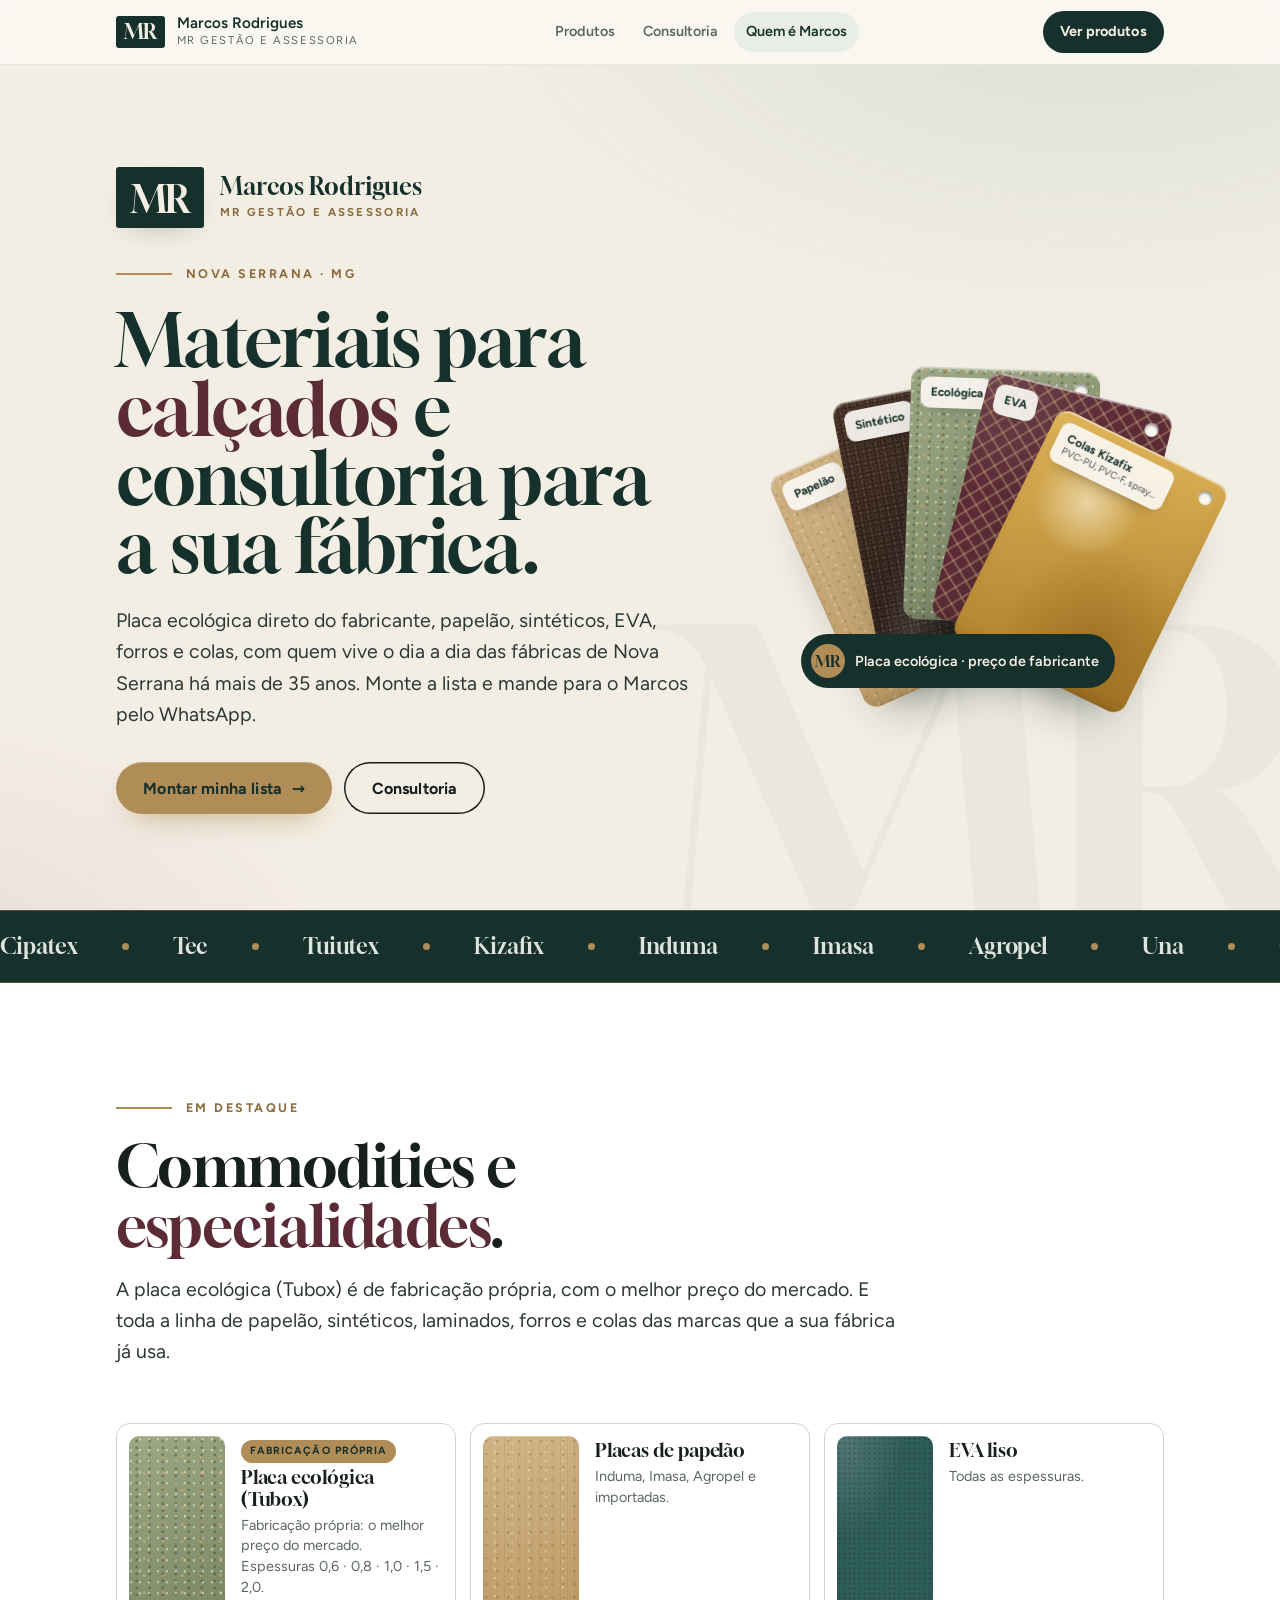
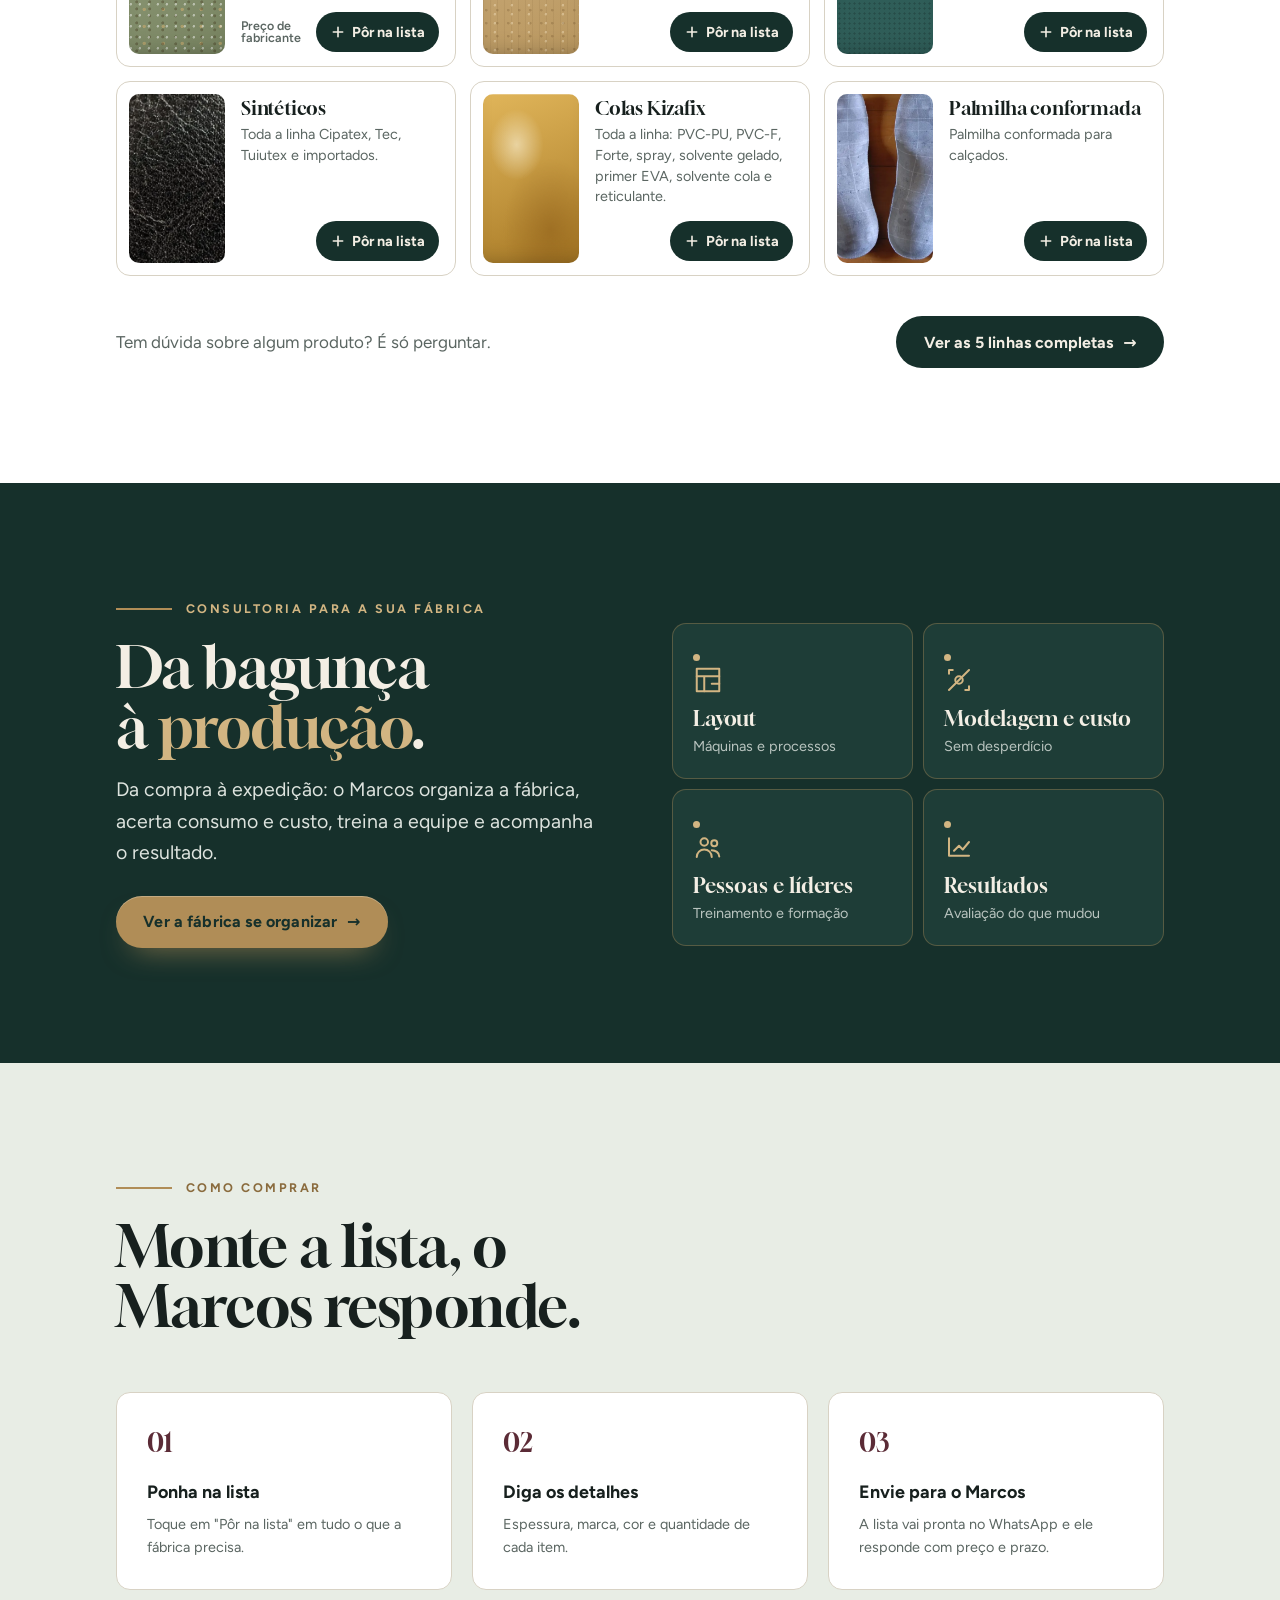
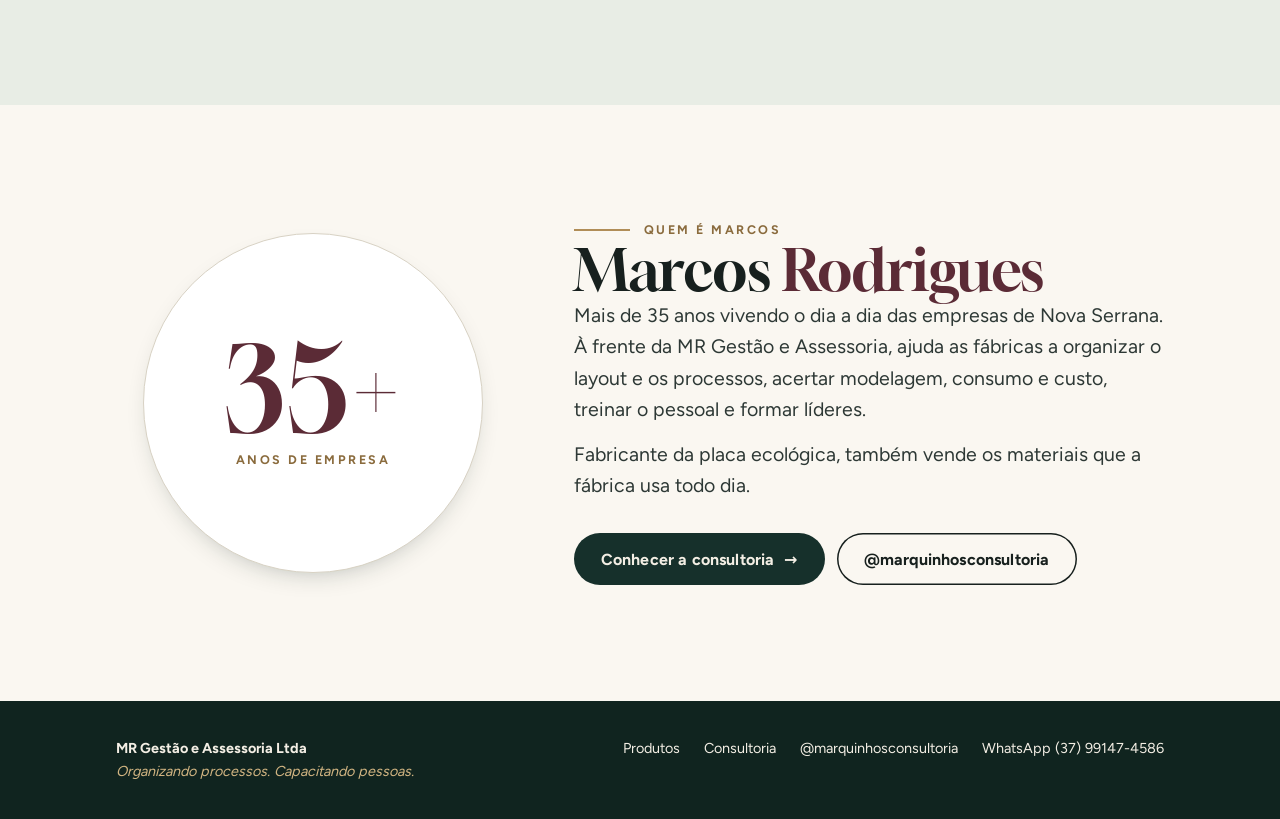
==== commit b50d95d5: "Fotos de uso livre em 4 produtos (com créditos), ícone do braque e selo da cena embaixo Co-Authored-" ====
--- a/index.html
+++ b/index.html
@@ -31,7 +31,7 @@
 <link rel="preload" href="/assets/fontes/gloock-latin.woff2" as="font" type="font/woff2" crossorigin>
 <link rel="preload" href="/assets/fontes/figtree-latin.woff2" as="font" type="font/woff2" crossorigin>
 <link rel="stylesheet" href="/assets/fontes/fontes.css?v=1">
-<link rel="stylesheet" href="/assets/mr.css?v=8">
+<link rel="stylesheet" href="/assets/mr.css?v=9">
 <script>document.documentElement.classList.add("js")</script>
 <style>
 /* Início (24/10/2026): catálogo em primeiro lugar, consultoria logo no topo. */
--- a/assets/mr.css
+++ b/assets/mr.css
@@ -373,7 +373,7 @@
 .fluxo{fill:none;stroke:var(--brass-dk);stroke-width:.9;stroke-linecap:round}
 .par{fill:var(--wine);opacity:0;transition:opacity var(--d-2)}
 .chao.fluindo .par{opacity:1}
-.chao-selo{position:absolute;right:3%;top:4%;z-index:2;padding:6px 12px;border-radius:var(--r-pill);background:var(--wine);color:var(--cream);font-size:clamp(.6rem,2.4cqw,.8rem);font-weight:700;letter-spacing:.06em;text-transform:uppercase;transition:background var(--d-2)}
+.chao-selo{position:absolute;left:50%;transform:translateX(-50%);bottom:2.5%;z-index:2;padding:6px 12px;border-radius:var(--r-pill);background:var(--wine);color:var(--cream);font-size:clamp(.6rem,2.4cqw,.8rem);font-weight:700;letter-spacing:.06em;text-transform:uppercase;transition:background var(--d-2)}
 .chao.fluindo .chao-selo{background:var(--wa)}
 @media (max-width:860px){
   .cena-fixa{grid-template-columns:1fr;gap:16px;align-content:center}
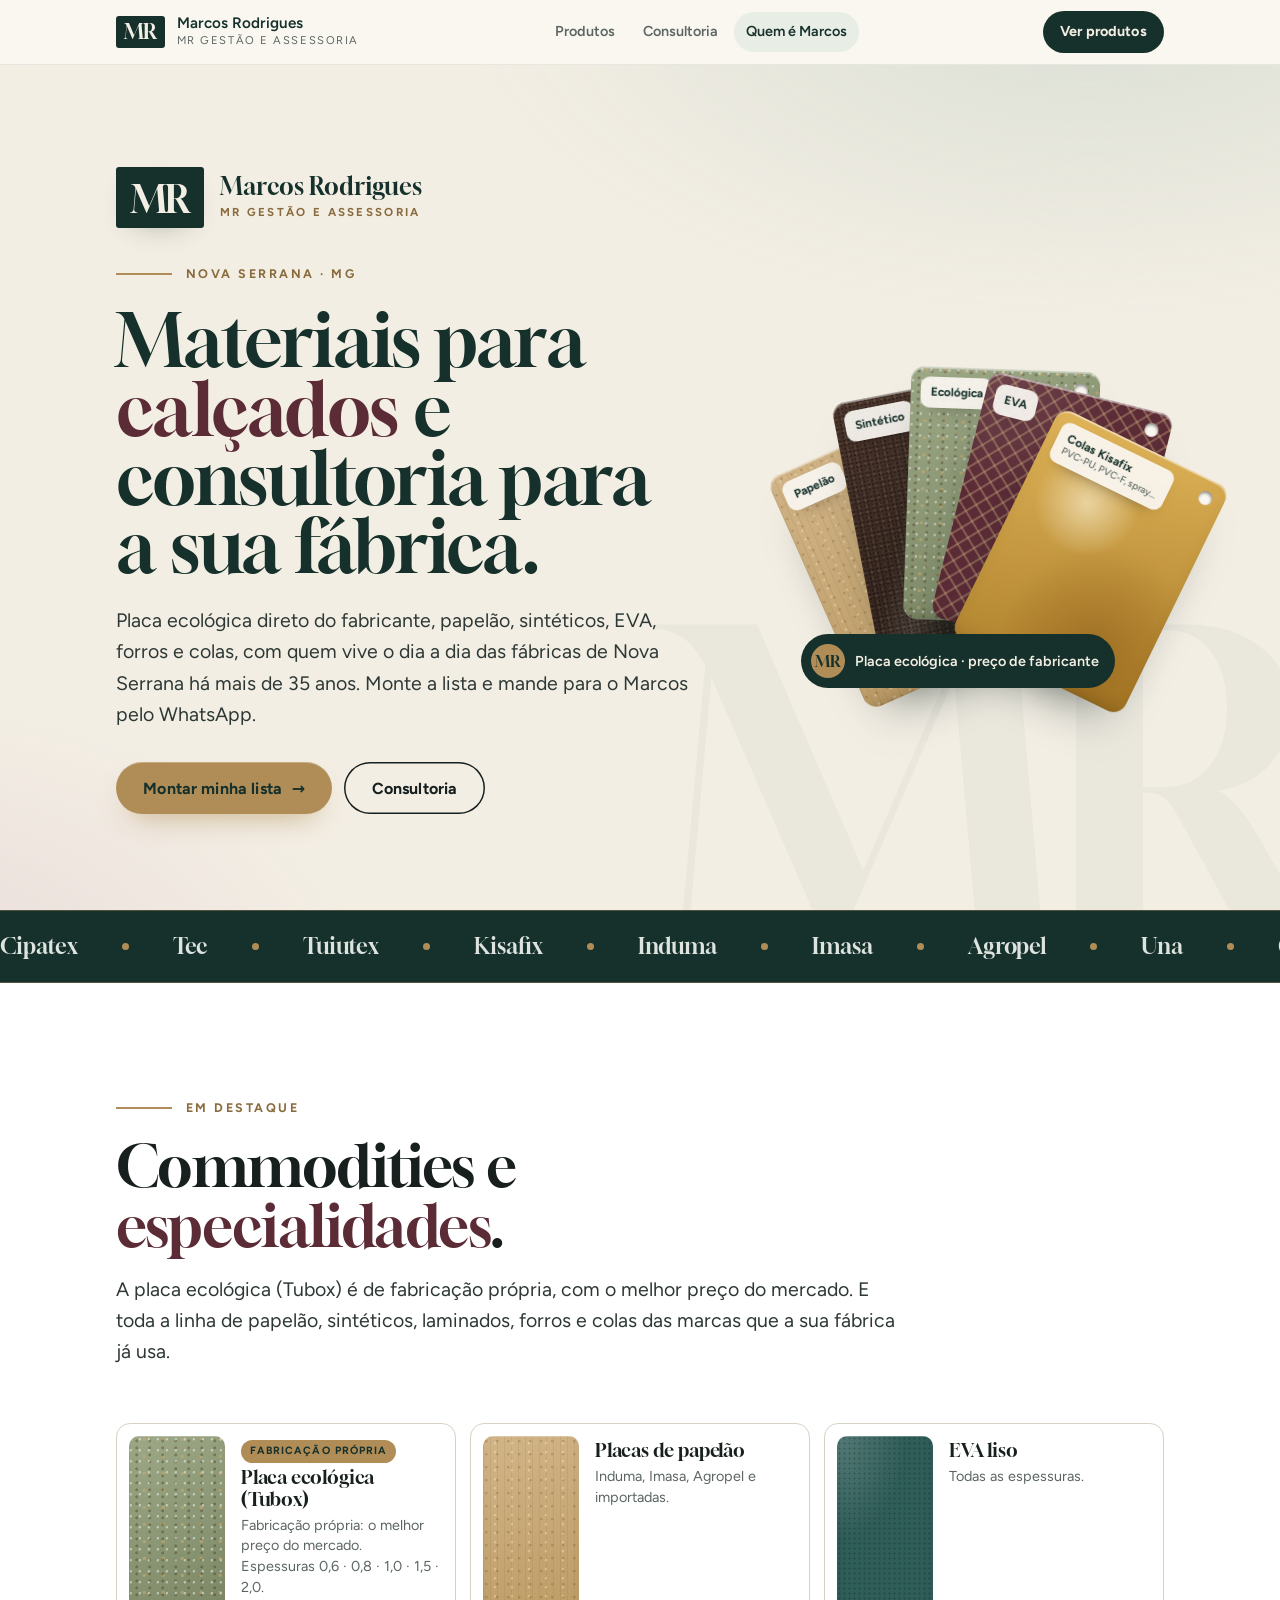
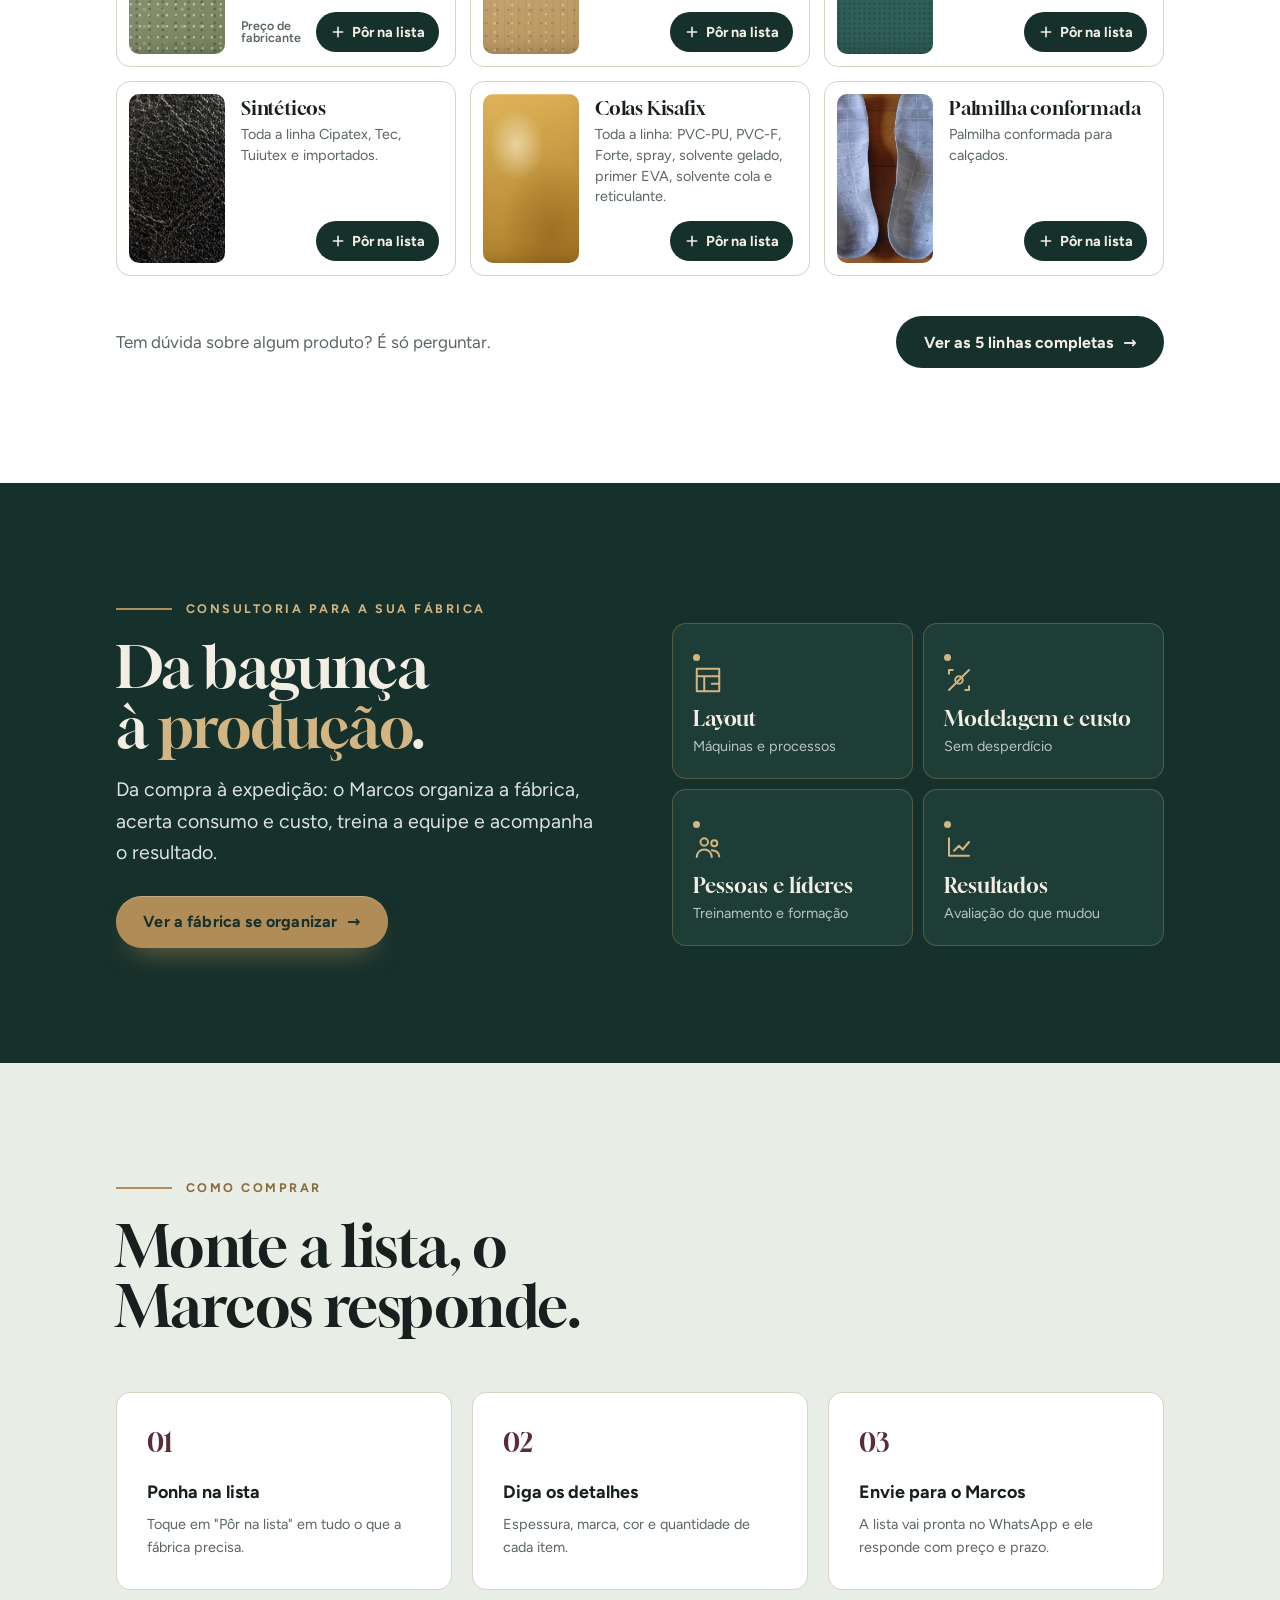
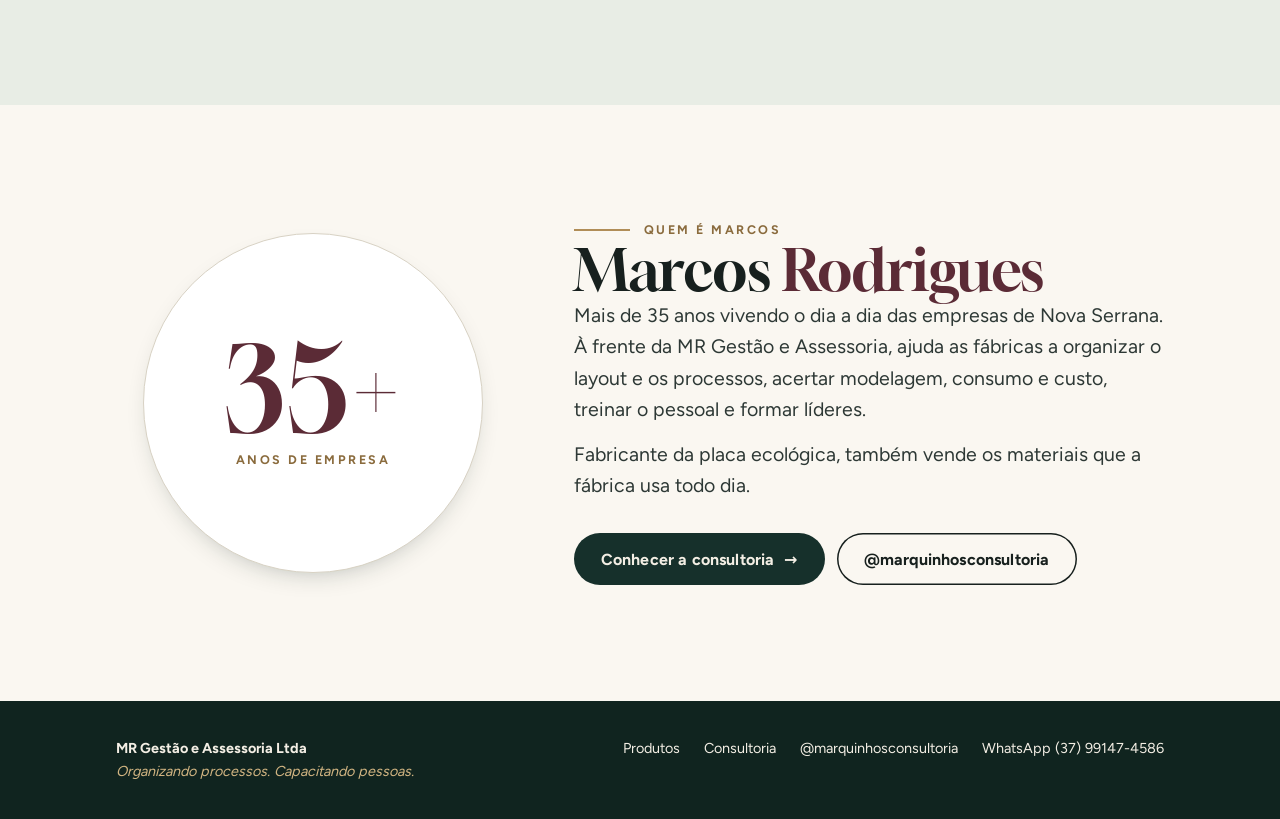
==== commit 01ca5c74: "Marca da cola: Kisafix Co-Authored-By: Claude Opus 5.5 (1M context) <noreply@anthropic.com> Claude-S" ====
--- a/index.html
+++ b/index.html
@@ -166,7 +166,7 @@
         <figure aria-hidden="true" class="amostra tx tx-couro"><figcaption>Sintético</figcaption></figure>
         <figure aria-hidden="true" class="amostra tx tx-eco"><figcaption>Ecológica</figcaption></figure>
         <figure aria-hidden="true" class="amostra tx tx-jacquard"><figcaption>EVA</figcaption></figure>
-        <figure aria-hidden="true" class="amostra tx tx-cola"><figcaption>Colas Kizafix<small>PVC-PU, PVC-F, spray…</small></figcaption></figure>
+        <figure aria-hidden="true" class="amostra tx tx-cola"><figcaption>Colas Kisafix<small>PVC-PU, PVC-F, spray…</small></figcaption></figure>
         <a class="leque-selo" href="/placa-ecologica/"><b>MR</b>Placa ecológica · preço de fabricante</a>
       </div>
     </div>
@@ -174,8 +174,8 @@
 
   <div class="marcas" aria-label="Marcas que o Marcos trabalha">
     <div class="marcas-trilho">
-      <span>Cipatex</span><span>Tec</span><span>Tuiutex</span><span>Kizafix</span><span>Induma</span><span>Imasa</span><span>Agropel</span><span>Una</span><span>Quimicola</span><span>FCC</span>
-      <span aria-hidden="true">Cipatex</span><span aria-hidden="true">Tec</span><span aria-hidden="true">Tuiutex</span><span aria-hidden="true">Kizafix</span><span aria-hidden="true">Induma</span><span aria-hidden="true">Imasa</span><span aria-hidden="true">Agropel</span><span aria-hidden="true">Una</span><span aria-hidden="true">Quimicola</span><span aria-hidden="true">FCC</span>
+      <span>Cipatex</span><span>Tec</span><span>Tuiutex</span><span>Kisafix</span><span>Induma</span><span>Imasa</span><span>Agropel</span><span>Una</span><span>Quimicola</span><span>FCC</span>
+      <span aria-hidden="true">Cipatex</span><span aria-hidden="true">Tec</span><span aria-hidden="true">Tuiutex</span><span aria-hidden="true">Kisafix</span><span aria-hidden="true">Induma</span><span aria-hidden="true">Imasa</span><span aria-hidden="true">Agropel</span><span aria-hidden="true">Una</span><span aria-hidden="true">Quimicola</span><span aria-hidden="true">FCC</span>
     </div>
   </div>
 
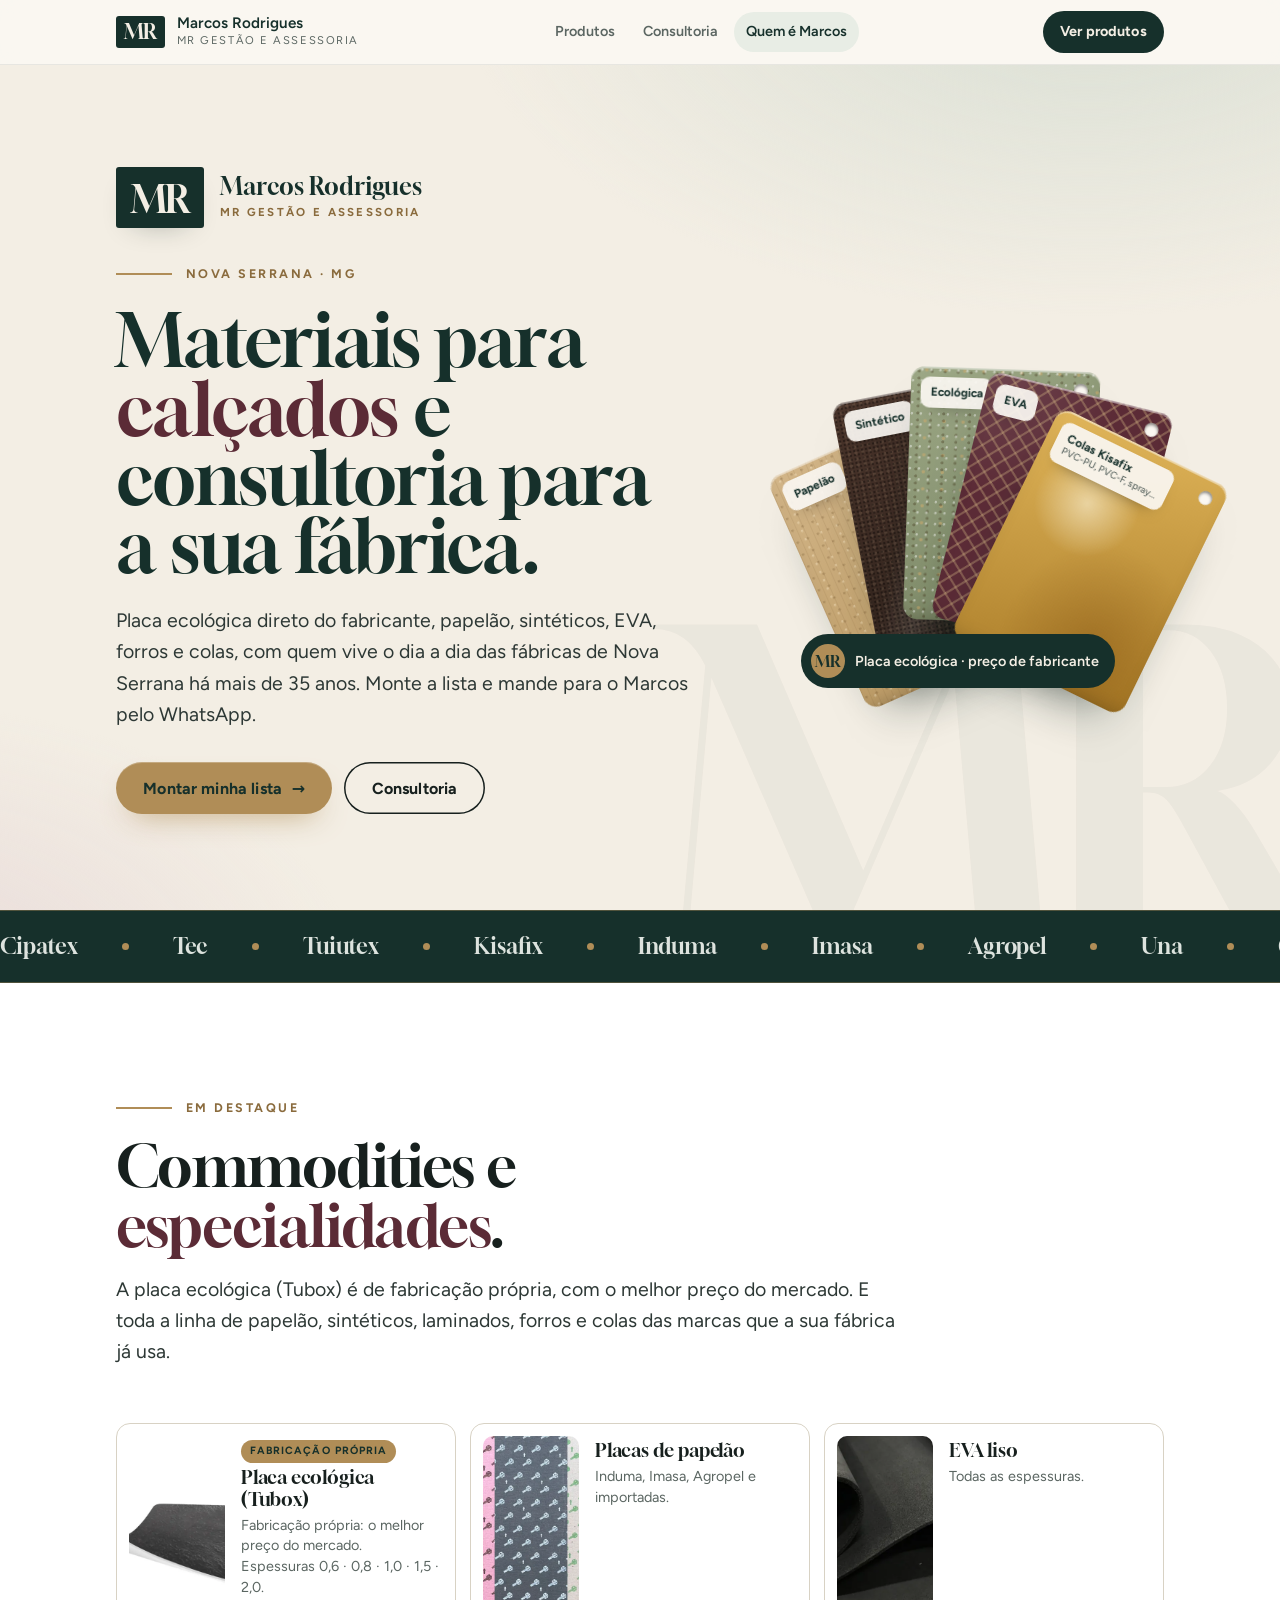
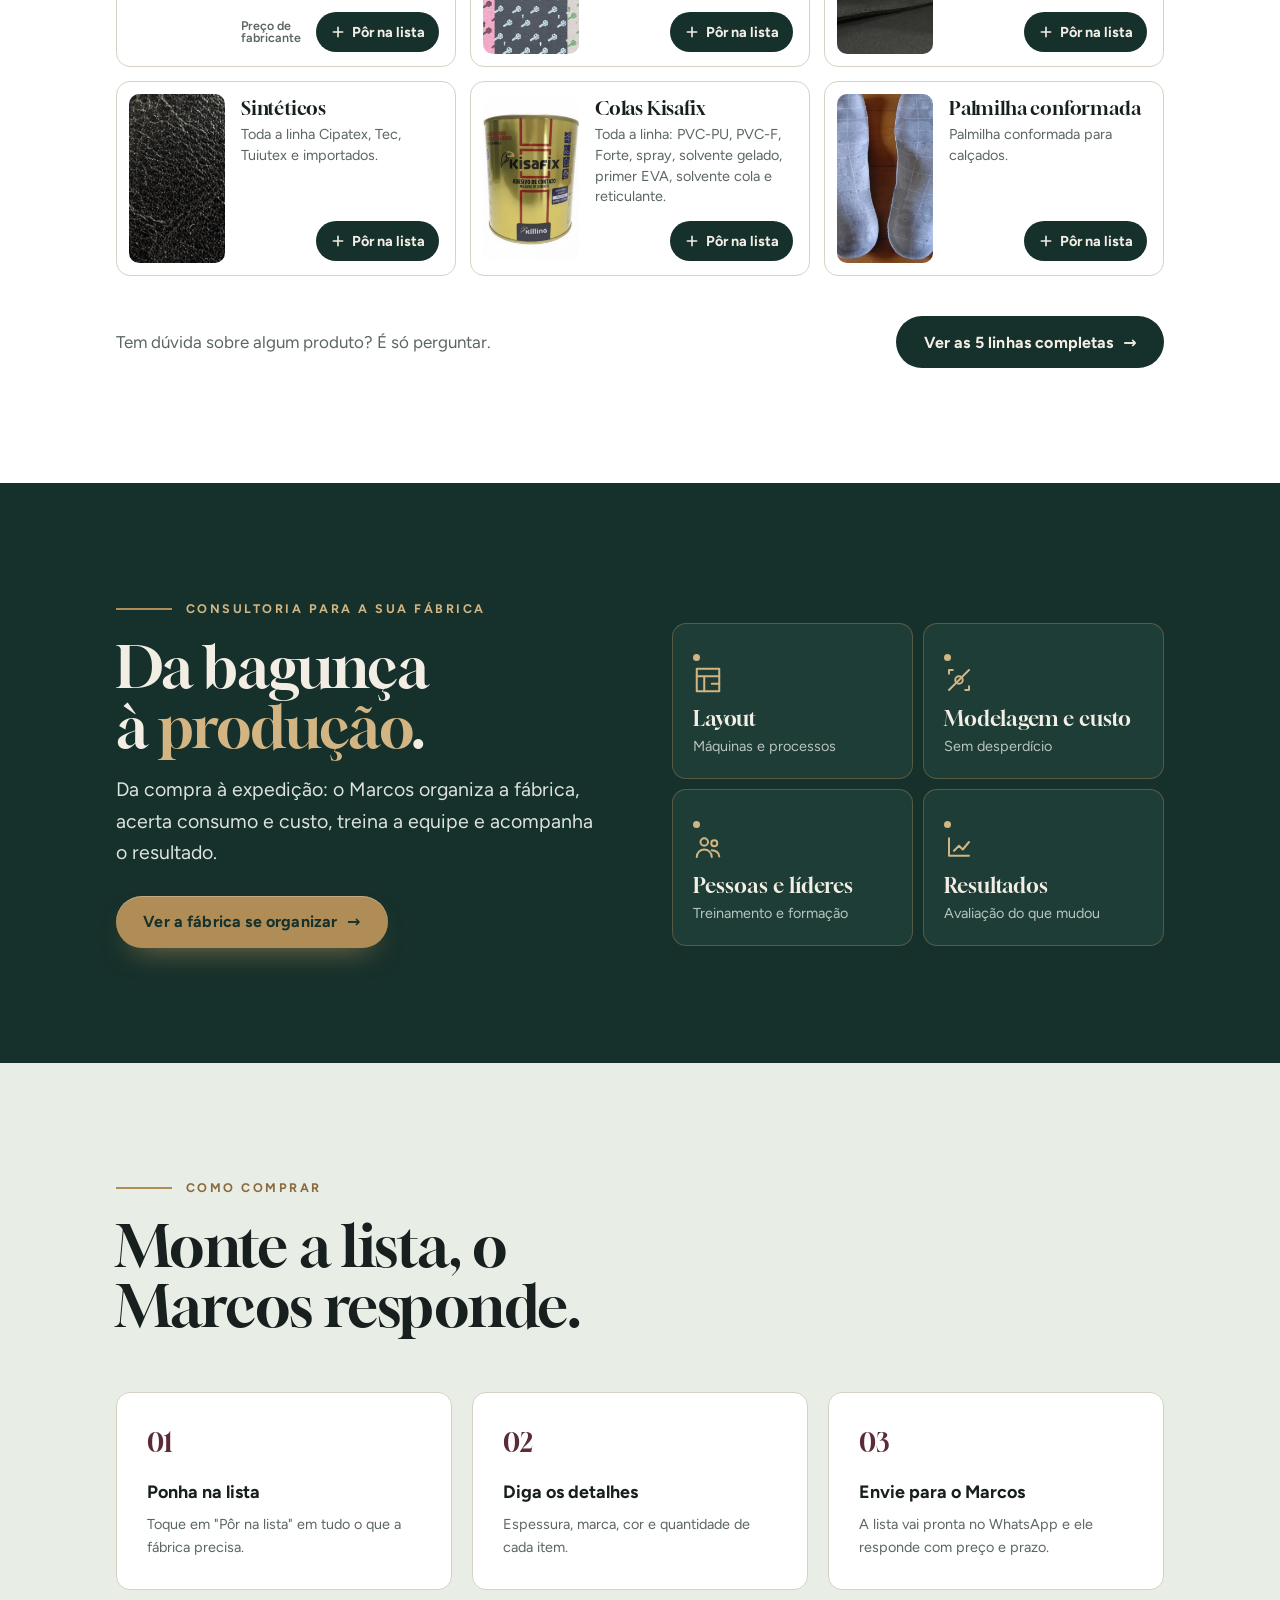
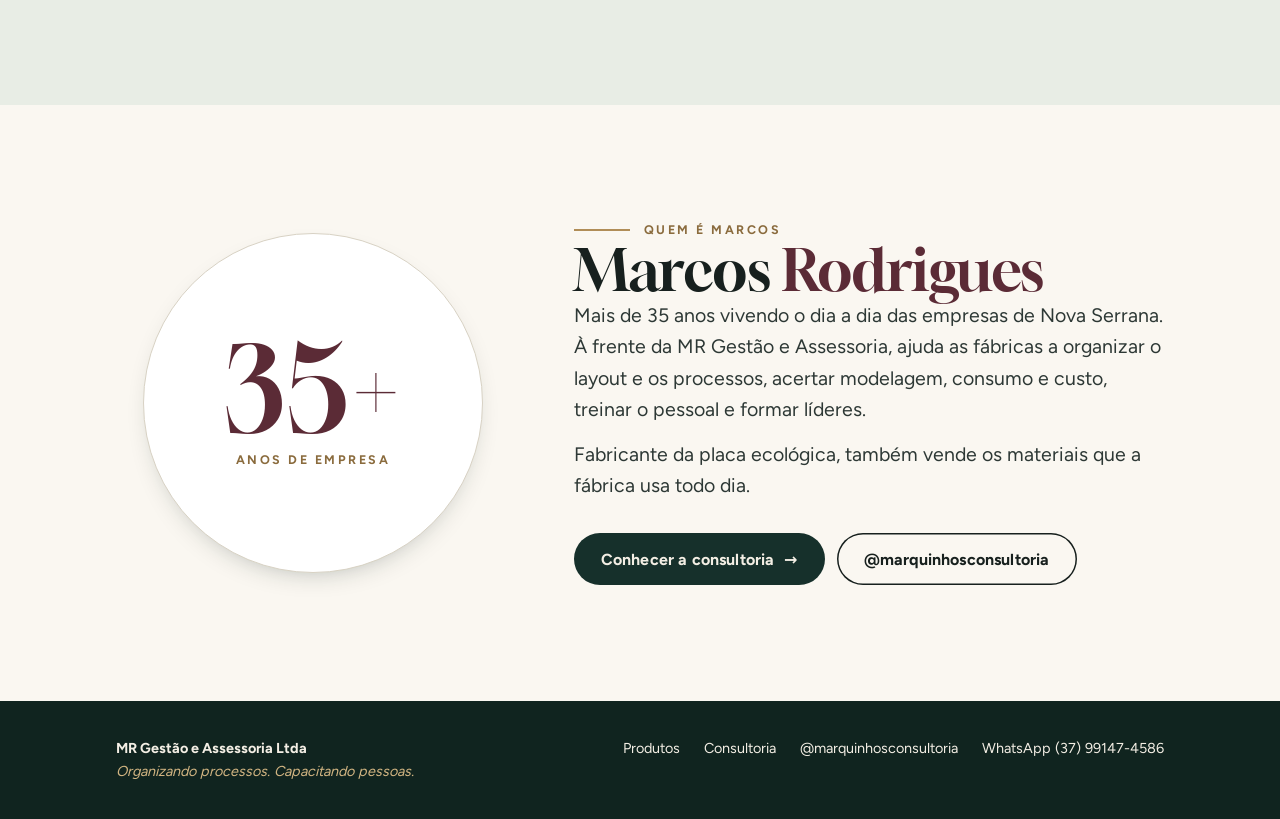
==== commit edabf56e: "Catálogo: fotos reais de colas, placas, Napa, EVA, dublagem e forro jacquard Fotos dos fabricantes e" ====
--- a/index.html
+++ b/index.html
@@ -174,8 +174,8 @@
 
   <div class="marcas" aria-label="Marcas que o Marcos trabalha">
     <div class="marcas-trilho">
-      <span>Cipatex</span><span>Tec</span><span>Tuiutex</span><span>Kisafix</span><span>Induma</span><span>Imasa</span><span>Agropel</span><span>Una</span><span>Quimicola</span><span>FCC</span>
-      <span aria-hidden="true">Cipatex</span><span aria-hidden="true">Tec</span><span aria-hidden="true">Tuiutex</span><span aria-hidden="true">Kisafix</span><span aria-hidden="true">Induma</span><span aria-hidden="true">Imasa</span><span aria-hidden="true">Agropel</span><span aria-hidden="true">Una</span><span aria-hidden="true">Quimicola</span><span aria-hidden="true">FCC</span>
+      <span>Cipatex</span><span>Tec</span><span>Tuiutex</span><span>Kisafix</span><span>Induma</span><span>Imasa</span><span>Agropel</span><span>Una</span><span>Quimicolla</span><span>FCC</span>
+      <span aria-hidden="true">Cipatex</span><span aria-hidden="true">Tec</span><span aria-hidden="true">Tuiutex</span><span aria-hidden="true">Kisafix</span><span aria-hidden="true">Induma</span><span aria-hidden="true">Imasa</span><span aria-hidden="true">Agropel</span><span aria-hidden="true">Una</span><span aria-hidden="true">Quimicolla</span><span aria-hidden="true">FCC</span>
     </div>
   </div>
 
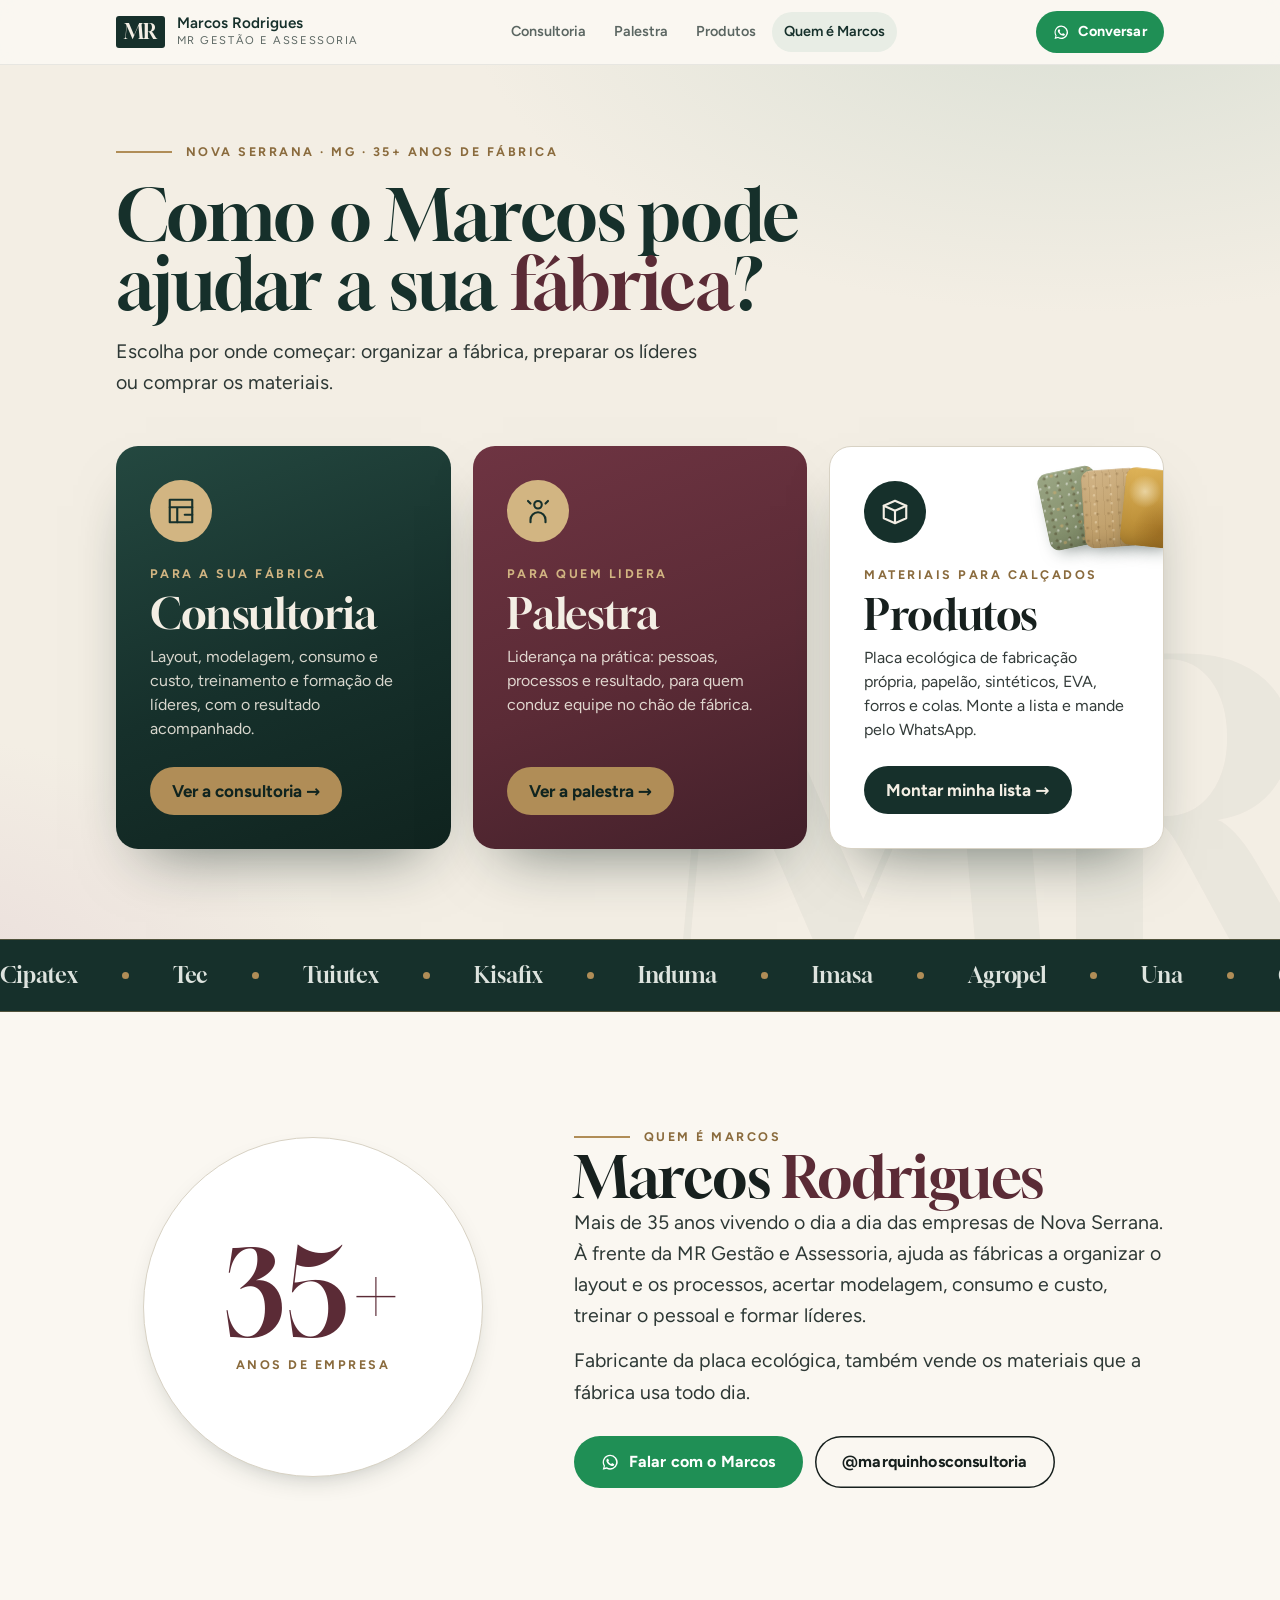
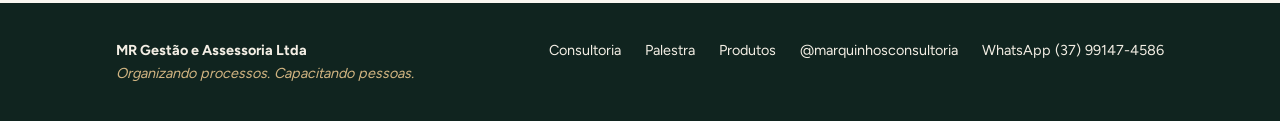
==== commit bd2d2a71: "Site organizado: Início com 3 portas, página da Palestra, imersão redireciona - Início: entrada com " ====
--- a/index.html
+++ b/index.html
@@ -4,23 +4,23 @@
 <meta charset="utf-8">
 <meta name="viewport" content="width=device-width,initial-scale=1,viewport-fit=cover">
 <meta name="google-site-verification" content="zs0vULzQtV9BJ_1Whs4BGuGV3q1tsnsCQZzmDF91VPY">
-<title>Marcos Rodrigues · Materiais para calçados e consultoria · Nova Serrana, MG</title>
-<meta name="description" content="Placa ecológica direto do fabricante, papelão, sintéticos, EVA, forros e colas para calçados, e consultoria para fábricas: layout, modelagem, consumo e custo, treinamento e liderança. Nova Serrana, MG.">
+<title>Marcos Rodrigues · Consultoria, palestra e materiais para calçados · Nova Serrana, MG</title>
+<meta name="description" content="Consultoria para fábricas de calçados (layout, modelagem, consumo e custo, treinamento e liderança), palestra de liderança e materiais para calçados com placa ecológica de fabricação própria. Nova Serrana, MG.">
 <meta property="og:type" content="website">
 <meta property="og:site_name" content="Marcos Rodrigues · MR Gestão e Assessoria">
 <meta property="og:locale" content="pt_BR">
 <meta property="og:url" content="https://marcosconsultoria.com.br/">
-<meta property="og:title" content="Marcos Rodrigues · Materiais para calçados e consultoria">
-<meta property="og:description" content="Materiais para calçados e consultoria para fábricas. Nova Serrana, MG.">
-<meta property="og:image" content="https://marcosconsultoria.com.br/assets/og.png?v=2">
+<meta property="og:title" content="Marcos Rodrigues · Consultoria, palestra e materiais para calçados">
+<meta property="og:description" content="Consultoria para fábricas, palestra de liderança e materiais para calçados. Nova Serrana, MG.">
+<meta property="og:image" content="https://marcosconsultoria.com.br/assets/og.png?v=3">
 <meta property="og:image:type" content="image/png">
 <meta property="og:image:width" content="1200">
 <meta property="og:image:height" content="630">
-<meta property="og:image:alt" content="Marcos Rodrigues: vende e indica, produtos e consultoria em Nova Serrana, MG">
+<meta property="og:image:alt" content="Marcos Rodrigues: consultoria, palestra e produtos em Nova Serrana, MG">
 <meta name="twitter:card" content="summary_large_image">
-<meta name="twitter:title" content="Marcos Rodrigues · Materiais para calçados e consultoria">
-<meta name="twitter:description" content="Materiais para calçados e consultoria para fábricas. Nova Serrana, MG.">
-<meta name="twitter:image" content="https://marcosconsultoria.com.br/assets/og.png?v=2">
+<meta name="twitter:title" content="Marcos Rodrigues · Consultoria, palestra e materiais para calçados">
+<meta name="twitter:description" content="Consultoria para fábricas, palestra de liderança e materiais para calçados. Nova Serrana, MG.">
+<meta name="twitter:image" content="https://marcosconsultoria.com.br/assets/og.png?v=3">
 <meta name="theme-color" content="#FAF7F1">
 <link rel="icon" href="/assets/icones/mr-32.png" type="image/png" sizes="32x32">
 <link rel="apple-touch-icon" href="/assets/icones/mr-180.png">
@@ -31,60 +31,53 @@
 <link rel="preload" href="/assets/fontes/gloock-latin.woff2" as="font" type="font/woff2" crossorigin>
 <link rel="preload" href="/assets/fontes/figtree-latin.woff2" as="font" type="font/woff2" crossorigin>
 <link rel="stylesheet" href="/assets/fontes/fontes.css?v=1">
-<link rel="stylesheet" href="/assets/mr.css?v=9">
+<link rel="stylesheet" href="/assets/mr.css?v=10">
 <script>document.documentElement.classList.add("js")</script>
 <style>
-/* Início (24/10/2026): catálogo em primeiro lugar, consultoria logo no topo. */
-.hero{position:relative;overflow:hidden;padding-block:clamp(48px,8vw,104px) clamp(56px,8vw,96px);
+/* Início (24/11/2026, pedido do Anderson): entrada com 3 portas (Consultoria, Palestra, Produtos) e quem é o Marcos. */
+.hub{position:relative;overflow:hidden;padding-block:clamp(28px,6vw,80px) clamp(48px,7vw,96px);
   background:radial-gradient(900px 480px at 85% -10%,rgba(214,221,210,.9),transparent 70%),radial-gradient(700px 420px at -10% 110%,rgba(226,207,211,.65),transparent 70%),var(--cream)}
-.hero::after{content:"MR";position:absolute;right:-.06em;bottom:-.22em;font-family:var(--f-display);font-size:clamp(14rem,34vw,30rem);line-height:1;letter-spacing:-.06em;color:rgba(22,48,43,.035);pointer-events:none;transform:translateY(calc(var(--rola,0) * 60px))}
-.hero .wrap{position:relative;z-index:1;display:grid;grid-template-columns:minmax(0,1.25fr) minmax(0,.9fr);gap:clamp(32px,5vw,72px);align-items:center}
-.hero h1{margin-top:22px;line-height:.96;color:var(--pine)}
-.hero h1 em{font-style:normal;color:var(--wine)}
-.hero .lede{margin-top:24px}
-.hero-acoes{display:flex;flex-wrap:wrap;gap:12px;margin-top:32px}
-.cons{display:grid;grid-template-columns:minmax(0,1fr) minmax(0,1fr);gap:clamp(28px,5vw,64px);align-items:center}
-.cons h2{font-size:var(--t-h2)}
-.cons ul{display:grid;gap:10px;margin:22px 0 0;padding:0;list-style:none;color:var(--on-dark)}
-.cons li{display:flex;gap:12px;align-items:flex-start}
-.cons li::before{content:"";flex:none;width:7px;height:7px;margin-top:.62em;border-radius:50%;background:var(--brass-lt)}
-.cons .hero-acoes{margin-top:28px}
-.cons-tiles{display:grid;grid-template-columns:repeat(2,minmax(0,1fr));gap:12px;margin:0;padding:0;list-style:none}
-.cons-tiles li{display:grid;gap:4px;padding:20px;border-radius:var(--r-md);background:var(--pine-2);border:1px solid var(--line-dark)}
-.cons-tiles svg{width:30px;height:30px;margin-bottom:8px;stroke:var(--brass-lt);fill:none;stroke-width:1.6;stroke-linecap:round;stroke-linejoin:round}
-.cons-tiles b{font-family:var(--f-display);font-weight:400;font-size:1.3rem;line-height:1.15;color:var(--cream)}
-.cons-tiles span{font-size:var(--t-sm);color:var(--on-dark-muted)}
-.hero h1{font-size:clamp(2.6rem,5.6vw,4.6rem)}
-.vitrine-pe{display:flex;flex-wrap:wrap;align-items:center;justify-content:space-between;gap:16px;margin-top:clamp(28px,4vw,40px)}
-.passos{counter-reset:p;display:grid;grid-template-columns:repeat(3,minmax(0,1fr));gap:clamp(12px,2vw,20px);margin:0;padding:0;list-style:none}
-.passos li{counter-increment:p;padding:clamp(22px,3vw,30px);border-radius:var(--r-md);background:var(--white);border:1px solid var(--line)}
-.passos li::before{content:"0" counter(p);display:block;margin-bottom:14px;font-family:var(--f-display);font-size:1.6rem;color:var(--wine)}
-.passos b{display:block;font-size:var(--t-lg)}
-.passos p{margin-top:6px;color:var(--muted);font-size:var(--t-sm)}
+.hub::after{content:"MR";position:absolute;right:-.06em;bottom:-.22em;font-family:var(--f-display);font-size:clamp(14rem,34vw,30rem);line-height:1;letter-spacing:-.06em;color:rgba(22,48,43,.035);pointer-events:none;transform:translateY(calc(var(--rola,0) * 60px))}
+.hub .wrap{position:relative;z-index:1}
+.hub h1{margin-top:18px;max-width:16ch;font-size:clamp(2.5rem,5.6vw,4.4rem);line-height:.98;color:var(--pine)}
+.hub h1 em{font-style:normal;color:var(--wine)}
+.hub .lede{margin-top:18px;max-width:46ch}
+.portas{display:grid;grid-template-columns:repeat(3,minmax(0,1fr));gap:clamp(14px,2vw,22px);margin-top:clamp(28px,4vw,48px)}
+.porta{position:relative;display:flex;flex-direction:column;min-height:360px;padding:clamp(24px,3vw,34px);border-radius:var(--r-lg);text-decoration:none;overflow:hidden;box-shadow:var(--sh-2);transition:transform var(--dur) var(--ease),box-shadow var(--dur) var(--ease)}
+.porta:hover{transform:translateY(-4px)}
+.porta:focus-visible{outline-offset:4px}
+.porta--cons{background:linear-gradient(160deg,var(--pine-4),var(--pine) 55%,var(--pine-3));color:var(--cream)}
+.porta--pal{background:linear-gradient(160deg,#6E3442,var(--wine) 55%,#43202A);color:var(--cream)}
+.porta--prod{background:var(--white);color:var(--ink);border:1px solid var(--line)}
+.porta .ico{display:grid;place-items:center;width:62px;height:62px;border-radius:50%;background:var(--brass-lt);color:var(--pine)}
+.porta--prod .ico{background:var(--pine);color:var(--cream)}
+.porta .ico svg{width:30px;height:30px;fill:none;stroke:currentColor;stroke-width:1.7;stroke-linecap:round;stroke-linejoin:round}
+.porta small{display:block;margin-top:22px;font-size:var(--t-xs);font-weight:700;letter-spacing:.2em;text-transform:uppercase;color:var(--brass-lt)}
+.porta--prod small{color:var(--brass-dk)}
+.porta h2{margin-top:8px;font-size:clamp(2rem,3.4vw,2.6rem)}
+.porta p{margin-top:10px;font-size:var(--t-md);line-height:1.5;opacity:.88}
+.porta .ir{margin-top:auto;padding-top:24px;display:inline-flex;align-items:center;gap:10px;font-weight:700}
+.porta .ir b{display:inline-flex;align-items:center;justify-content:center;min-height:48px;padding:0 22px;border-radius:var(--r-pill);background:var(--brass);color:var(--pine-3);font-weight:700}
+.porta--prod .ir b{background:var(--pine);color:var(--cream)}
+.porta .amostras{position:absolute;right:-18px;top:22px;display:flex;gap:0}
+.porta .amostras i{position:relative;display:block;width:58px;height:78px;border-radius:10px;box-shadow:0 10px 18px -10px rgba(16,36,31,.6);margin-left:-18px}
+.porta .amostras i:nth-child(1){transform:rotate(-12deg)}.porta .amostras i:nth-child(2){transform:rotate(-4deg)}.porta .amostras i:nth-child(3){transform:rotate(6deg)}
 .sobre{display:grid;grid-template-columns:minmax(0,.8fr) minmax(0,1.2fr);gap:clamp(32px,5vw,72px);align-items:center}
 .selo35{display:grid;place-items:center;aspect-ratio:1;max-width:340px;width:100%;margin-inline:auto;border-radius:50%;background:var(--white);border:1px solid var(--line);box-shadow:var(--sh-1);text-align:center}
 .selo35 b{display:block;font-family:var(--f-display);font-weight:400;font-size:clamp(5rem,12vw,7.4rem);line-height:.9;color:var(--wine)}
 .selo35 span{display:block;margin-top:8px;font-size:var(--t-xs);font-weight:700;letter-spacing:.2em;text-transform:uppercase;color:var(--brass-dk)}
 .sobre .lede + .lede{margin-top:14px}
-.areas{margin-top:24px}
-@media (max-width:860px){
-  .hero .wrap,.sobre,.cons{grid-template-columns:1fr}
-  .leque{max-width:270px;aspect-ratio:6/5;order:-1;margin:0 auto 18px}
-  .amostra{width:44%}
-  .amostra figcaption{font-size:.6rem;padding:5px 7px;left:7px;top:7px}
-  .leque-selo{font-size:var(--t-xs);padding:7px 14px 7px 7px}
-  .leque-selo b{width:28px;height:28px;font-size:.85rem}
-  .hero{padding-block:20px 44px}
-  .hero .wrap{gap:4px}
-  .hero .logo{display:none}
-  .hero .eyebrow{margin-top:0!important}
-  .hero h1{font-size:2.5rem;margin-top:14px}
-  .hero .lede{font-size:1rem;margin-top:14px}
-  .hero-acoes{gap:8px;margin-top:22px}
-  .hero-acoes .btn{min-height:46px;padding:.7em 1.2em;font-size:var(--t-sm)}
-  .passos{grid-template-columns:1fr}
-  .selo35{max-width:240px}
+.hero-acoes{display:flex;flex-wrap:wrap;gap:12px;margin-top:28px}
+@media (max-width:900px){
+  .portas{grid-template-columns:1fr}
+  .porta{min-height:0}
+  .porta .ir{padding-top:20px}
+  .sobre{grid-template-columns:1fr}
+  .selo35{max-width:220px}
+  .hub h1{font-size:2.4rem}
+  .hub .lede{font-size:1rem}
 }
+@media (prefers-reduced-motion:reduce){.porta{transition:none}.porta:hover{transform:none}}
 </style>
 <script type="application/ld+json">
 {
@@ -129,45 +122,55 @@
       <span class="brand-txt"><strong>Marcos Rodrigues</strong><small>MR Gestão e Assessoria</small></span>
     </a>
     <nav class="nav" aria-label="Páginas">
+      <a href="/consultoria/">Consultoria</a>
+      <a href="/palestra/">Palestra</a>
       <a href="/produtos/">Produtos</a>
-      <a href="/consultoria/">Consultoria</a>
       <a href="#marcos">Quem é Marcos</a>
     </nav>
     <div class="top-cta">
-      <a class="btn btn--pine btn--sm" href="/produtos/">Ver produtos</a>
+      <a class="btn btn--wa btn--sm" data-wa="Olá, Marcos! Vim pelo site." href="https://wa.me/5537991474586"><svg aria-hidden="true"><use href="#i-wa"/></svg>Conversar</a>
       <button class="menu-btn" type="button" aria-expanded="false" aria-controls="menu" aria-label="Abrir menu"><span></span></button>
     </div>
   </div>
   <nav class="menu" id="menu" aria-label="Menu">
+    <a href="/consultoria/">Consultoria</a>
+    <a href="/palestra/">Palestra</a>
     <a href="/produtos/">Produtos</a>
-    <a href="/consultoria/">Consultoria</a>
     <a href="#marcos">Quem é Marcos</a>
-    <a class="btn btn--brass" href="/produtos/">Ver o catálogo</a>
   </nav>
 </header>
 
 <main id="inicio">
 
-  <section class="hero">
+  <section class="hub">
     <div class="wrap">
-      <div>
-        <span class="logo reveal" role="img" aria-label="MR Gestão e Assessoria"><span class="mark" aria-hidden="true">MR</span><span aria-hidden="true"><b>Marcos Rodrigues</b><small>MR Gestão e Assessoria</small></span></span>
-        <p class="eyebrow reveal" style="--i:1;margin-top:36px"><span class="rule"></span>Nova Serrana · MG</p>
-        <h1 class="reveal" style="--i:2">Materiais para <em>calçados</em> e consultoria para a sua fábrica.</h1>
-        <p class="lede reveal" style="--i:3">Placa ecológica direto do fabricante, papelão, sintéticos, EVA, forros e colas, com quem vive o dia a dia das fábricas de Nova Serrana há mais de 35 anos. Monte a lista e mande para o Marcos pelo WhatsApp.</p>
-        <div class="hero-acoes reveal" style="--i:4">
-          <a class="btn btn--brass" href="/produtos/">Montar minha lista <span class="arrow" aria-hidden="true">→</span></a>
-          <a class="btn btn--ghost" href="/consultoria/">Consultoria</a>
-        </div>
-      </div>
-
-      <div class="leque">
-        <figure aria-hidden="true" class="amostra tx tx-papelao"><figcaption>Papelão</figcaption></figure>
-        <figure aria-hidden="true" class="amostra tx tx-couro"><figcaption>Sintético</figcaption></figure>
-        <figure aria-hidden="true" class="amostra tx tx-eco"><figcaption>Ecológica</figcaption></figure>
-        <figure aria-hidden="true" class="amostra tx tx-jacquard"><figcaption>EVA</figcaption></figure>
-        <figure aria-hidden="true" class="amostra tx tx-cola"><figcaption>Colas Kisafix<small>PVC-PU, PVC-F, spray…</small></figcaption></figure>
-        <a class="leque-selo" href="/placa-ecologica/"><b>MR</b>Placa ecológica · preço de fabricante</a>
+      <p class="eyebrow reveal"><span class="rule"></span>Nova Serrana · MG · 35+ anos de fábrica</p>
+      <h1 class="reveal" style="--i:1">Como o Marcos pode ajudar a sua <em>fábrica</em>?</h1>
+      <p class="lede reveal" style="--i:2">Escolha por onde começar: organizar a fábrica, preparar os líderes ou comprar os materiais.</p>
+
+      <div class="portas">
+        <a class="porta porta--cons reveal" style="--i:3" href="/consultoria/">
+          <span class="ico" aria-hidden="true"><svg viewBox="0 0 24 24"><path d="M3 3h18v18H3z"/><path d="M3 9h18M9 9v12M15 15h6"/></svg></span>
+          <small>Para a sua fábrica</small>
+          <h2>Consultoria</h2>
+          <p>Layout, modelagem, consumo e custo, treinamento e formação de líderes, com o resultado acompanhado.</p>
+          <span class="ir"><b>Ver a consultoria →</b></span>
+        </a>
+        <a class="porta porta--pal reveal" style="--i:4" href="/palestra/">
+          <span class="ico" aria-hidden="true"><svg viewBox="0 0 24 24"><circle cx="12" cy="7" r="3"/><path d="M6 21v-2a6 6 0 0 1 12 0v2"/><path d="M4 4l2 2M20 4l-2 2"/></svg></span>
+          <small>Para quem lidera</small>
+          <h2>Palestra</h2>
+          <p>Liderança na prática: pessoas, processos e resultado, para quem conduz equipe no chão de fábrica.</p>
+          <span class="ir"><b>Ver a palestra →</b></span>
+        </a>
+        <a class="porta porta--prod reveal" style="--i:5" href="/produtos/">
+          <span class="amostras" aria-hidden="true"><i class="tx tx-eco"></i><i class="tx tx-papelao"></i><i class="tx tx-cola"></i></span>
+          <span class="ico" aria-hidden="true"><svg viewBox="0 0 24 24"><path d="M3 7l9-4 9 4-9 4z"/><path d="M3 7v10l9 4 9-4V7M12 11v10"/></svg></span>
+          <small>Materiais para calçados</small>
+          <h2>Produtos</h2>
+          <p>Placa ecológica de fabricação própria, papelão, sintéticos, EVA, forros e colas. Monte a lista e mande pelo WhatsApp.</p>
+          <span class="ir"><b>Montar minha lista →</b></span>
+        </a>
       </div>
     </div>
   </section>
@@ -178,47 +181,6 @@
       <span aria-hidden="true">Cipatex</span><span aria-hidden="true">Tec</span><span aria-hidden="true">Tuiutex</span><span aria-hidden="true">Kisafix</span><span aria-hidden="true">Induma</span><span aria-hidden="true">Imasa</span><span aria-hidden="true">Agropel</span><span aria-hidden="true">Una</span><span aria-hidden="true">Quimicolla</span><span aria-hidden="true">FCC</span>
     </div>
   </div>
-
-  <section class="section section--white" id="produtos">
-    <div class="wrap">
-      <div class="sec-head">
-        <p class="eyebrow reveal"><span class="rule"></span>Em destaque</p>
-        <h2 class="reveal" style="--i:1">Commodities e <span class="accent">especialidades</span>.</h2>
-        <p class="lede reveal" style="--i:2">A placa ecológica (Tubox) é de fabricação própria, com o melhor preço do mercado. E toda a linha de papelão, sintéticos, laminados, forros e colas das marcas que a sua fábrica já usa.</p>
-      </div>
-      <div data-catalogo data-destaque="6" aria-live="polite"></div>
-      <div class="vitrine-pe">
-        <p class="muted">Tem dúvida sobre algum produto? É só perguntar.</p>
-        <a class="btn btn--pine" href="/produtos/">Ver as 5 linhas completas <span class="arrow" aria-hidden="true">→</span></a>
-      </div>
-    </div>
-  </section>
-
-  <section class="section section--pine">
-    <div class="wrap cons">
-      <div>
-        <p class="eyebrow reveal"><span class="rule"></span>Consultoria para a sua fábrica</p>
-        <h2 class="reveal" style="--i:1;margin-top:18px">Da bagunça à <span class="accent">produção</span>.</h2>
-        <p class="lede reveal" style="--i:2;margin-top:18px">Da compra à expedição: o Marcos organiza a fábrica, acerta consumo e custo, treina a equipe e acompanha o resultado.</p>
-        <div class="hero-acoes reveal" style="--i:3"><a class="btn btn--brass" href="/consultoria/#fabrica">Ver a fábrica se organizar <span class="arrow" aria-hidden="true">→</span></a></div>
-      </div>
-      <ul class="cons-tiles reveal" style="--i:2"><li><svg viewBox="0 0 24 24" aria-hidden="true"><path d="M3 3h18v18H3z"/><path d="M3 9h18M9 9v12M15 15h6"/></svg><b>Layout</b><span>Máquinas e processos</span></li><li><svg viewBox="0 0 24 24" aria-hidden="true"><path d="M4 20 20 4M7 4H4v3M20 17v3h-3"/><circle cx="12" cy="12" r="3"/></svg><b>Modelagem e custo</b><span>Sem desperdício</span></li><li><svg viewBox="0 0 24 24" aria-hidden="true"><circle cx="9" cy="8" r="3"/><circle cx="17" cy="9" r="2.4"/><path d="M3 20c0-3.5 2.7-6 6-6s6 2.5 6 6M15 14.5c3 0 6 2 6 5"/></svg><b>Pessoas e líderes</b><span>Treinamento e formação</span></li><li><svg viewBox="0 0 24 24" aria-hidden="true"><path d="M4 19V5M4 19h16M8 15l4-4 3 3 5-6"/></svg><b>Resultados</b><span>Avaliação do que mudou</span></li></ul>
-    </div>
-  </section>
-
-  <section class="section section--sage">
-    <div class="wrap">
-      <div class="sec-head">
-        <p class="eyebrow reveal"><span class="rule"></span>Como comprar</p>
-        <h2 class="reveal" style="--i:1">Monte a lista, o Marcos responde.</h2>
-      </div>
-      <ol class="passos">
-        <li class="reveal"><b>Ponha na lista</b><p>Toque em "Pôr na lista" em tudo o que a fábrica precisa.</p></li>
-        <li class="reveal" style="--i:1"><b>Diga os detalhes</b><p>Espessura, marca, cor e quantidade de cada item.</p></li>
-        <li class="reveal" style="--i:2"><b>Envie para o Marcos</b><p>A lista vai pronta no WhatsApp e ele responde com preço e prazo.</p></li>
-      </ol>
-    </div>
-  </section>
 
   <section class="section section--paper" id="marcos">
     <div class="wrap sobre">
@@ -229,7 +191,7 @@
         <p class="lede reveal" style="--i:2">Mais de 35 anos vivendo o dia a dia das empresas de Nova Serrana. À frente da MR Gestão e Assessoria, ajuda as fábricas a organizar o layout e os processos, acertar modelagem, consumo e custo, treinar o pessoal e formar líderes.</p>
         <p class="lede reveal" style="--i:3">Fabricante da placa ecológica, também vende os materiais que a fábrica usa todo dia.</p>
         <div class="hero-acoes reveal" style="--i:4">
-          <a class="btn btn--pine" href="/consultoria/">Conhecer a consultoria <span class="arrow" aria-hidden="true">→</span></a>
+          <a class="btn btn--wa" data-wa="Olá, Marcos! Vim pelo site." href="https://wa.me/5537991474586"><svg aria-hidden="true" width="20" height="20"><use href="#i-wa"/></svg>Falar com o Marcos</a>
           <a class="btn btn--ghost" href="https://www.instagram.com/marquinhosconsultoria/" target="_blank" rel="noopener">@marquinhosconsultoria</a>
         </div>
       </div>
@@ -245,8 +207,9 @@
       <span class="tag">Organizando processos. Capacitando pessoas.</span>
     </div>
     <div class="foot-links">
+      <a href="/consultoria/">Consultoria</a>
+      <a href="/palestra/">Palestra</a>
       <a href="/produtos/">Produtos</a>
-      <a href="/consultoria/">Consultoria</a>
       <a href="https://www.instagram.com/marquinhosconsultoria/" target="_blank" rel="noopener">@marquinhosconsultoria</a>
       <a data-wa="Olá, Marcos! Vim pelo site." href="https://wa.me/5537991474586">WhatsApp (37) 99147-4586</a>
     </div>
@@ -257,7 +220,7 @@
   <symbol id="i-wa" viewBox="0 0 32 32"><path fill="currentColor" d="M16 3a13 13 0 0 0-11.2 19.6L3 29l6.6-1.7A13 13 0 1 0 16 3zm0 23.6c-2 0-4-.6-5.7-1.6l-.4-.2-3.9 1 1-3.8-.3-.4A10.6 10.6 0 1 1 16 26.6zm5.8-7.9c-.3-.2-1.9-.9-2.2-1-.3-.1-.5-.2-.7.2l-1 1.2c-.2.2-.4.2-.7.1a8.7 8.7 0 0 1-4.3-3.8c-.3-.6.3-.5.9-1.7.1-.2 0-.4 0-.6l-1-2.4c-.3-.6-.5-.5-.7-.5h-.6c-.2 0-.6.1-.9.4-.3.3-1.2 1.1-1.2 2.8s1.2 3.2 1.4 3.4c.2.2 2.4 3.6 5.7 5 2.1.9 2.9 1 4 .8.6-.1 1.9-.8 2.2-1.5.3-.7.3-1.4.2-1.5-.1-.2-.3-.3-.6-.4z"/></symbol>
 </svg>
 
-<script src="/assets/mr.js?v=6"></script>
+<script src="/assets/mr.js?v=7"></script>
 <script src="/assets/atualizar.js?v=1" data-fundo="#16302B" data-texto="#F3EEE4" data-botao="#B08D57" data-botao-texto="#16302B" data-borda="rgba(176,141,87,.5)" defer></script>
 </body>
 </html>
